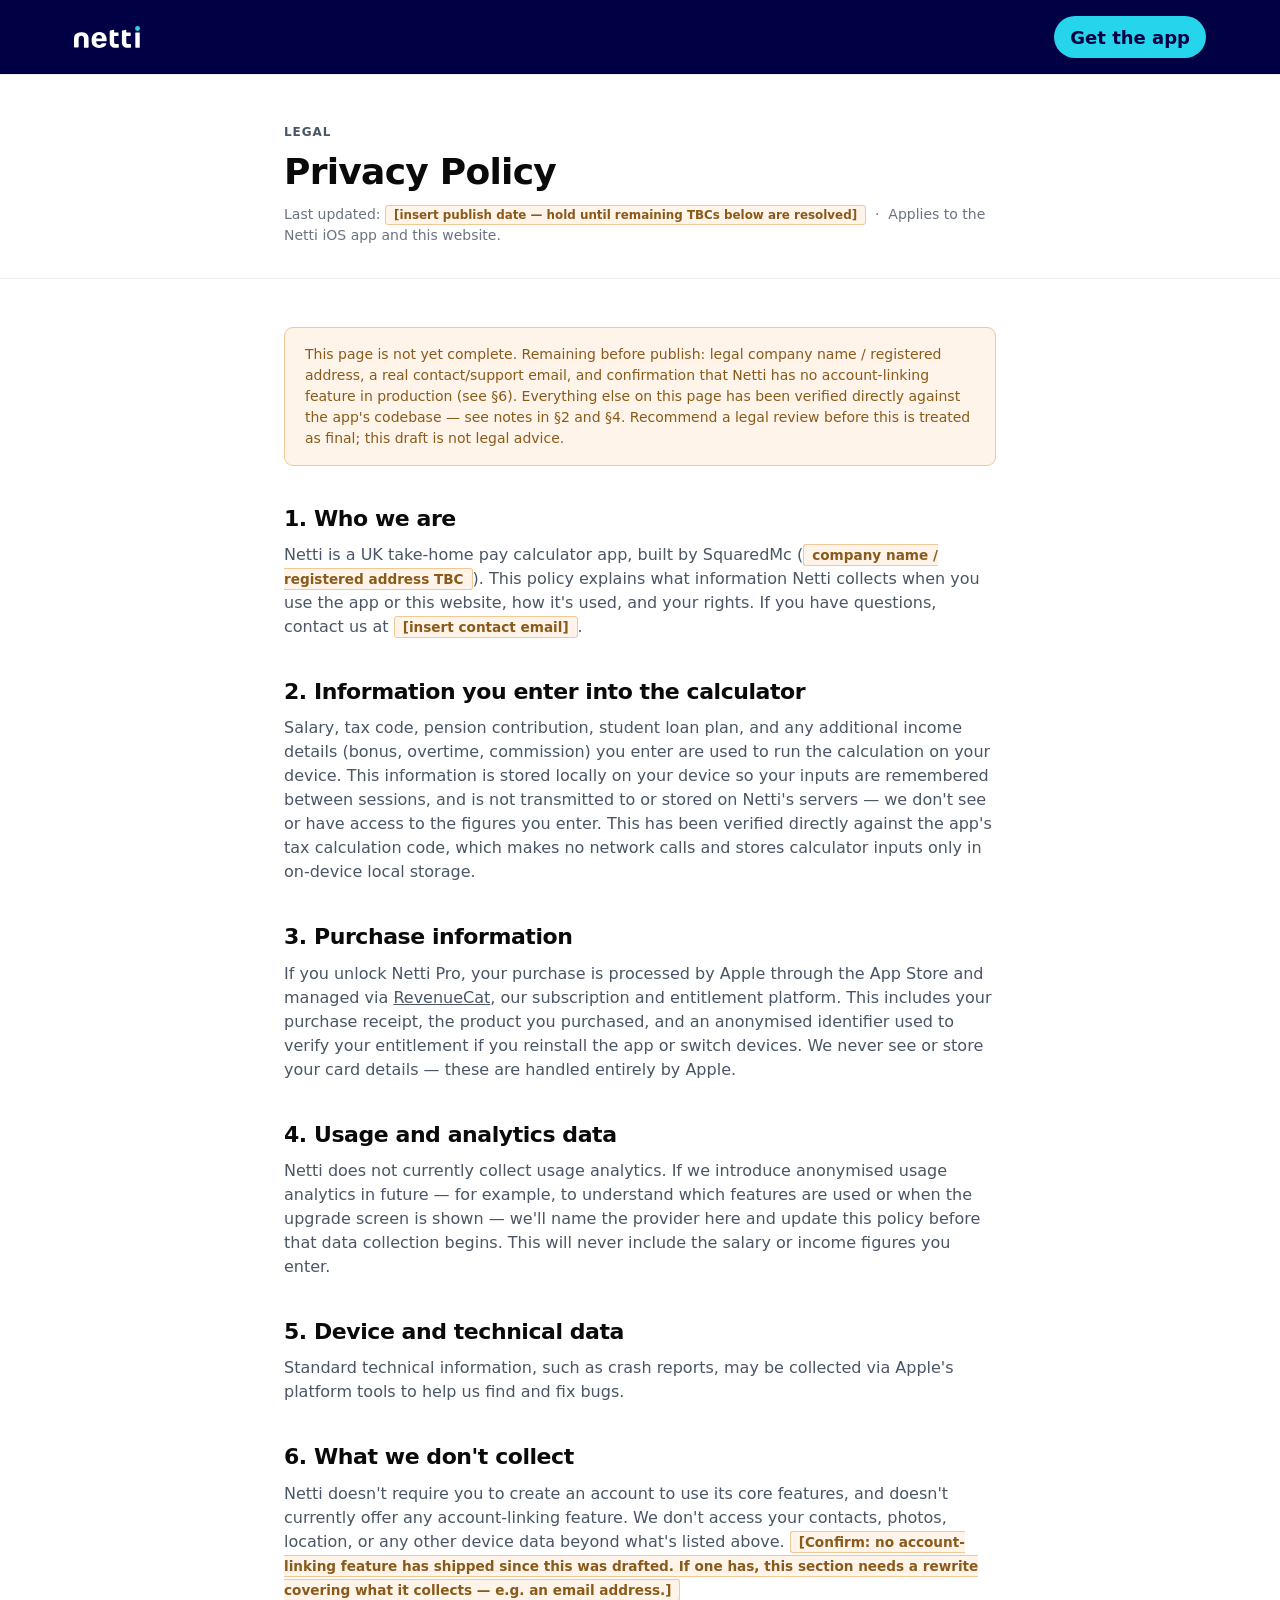
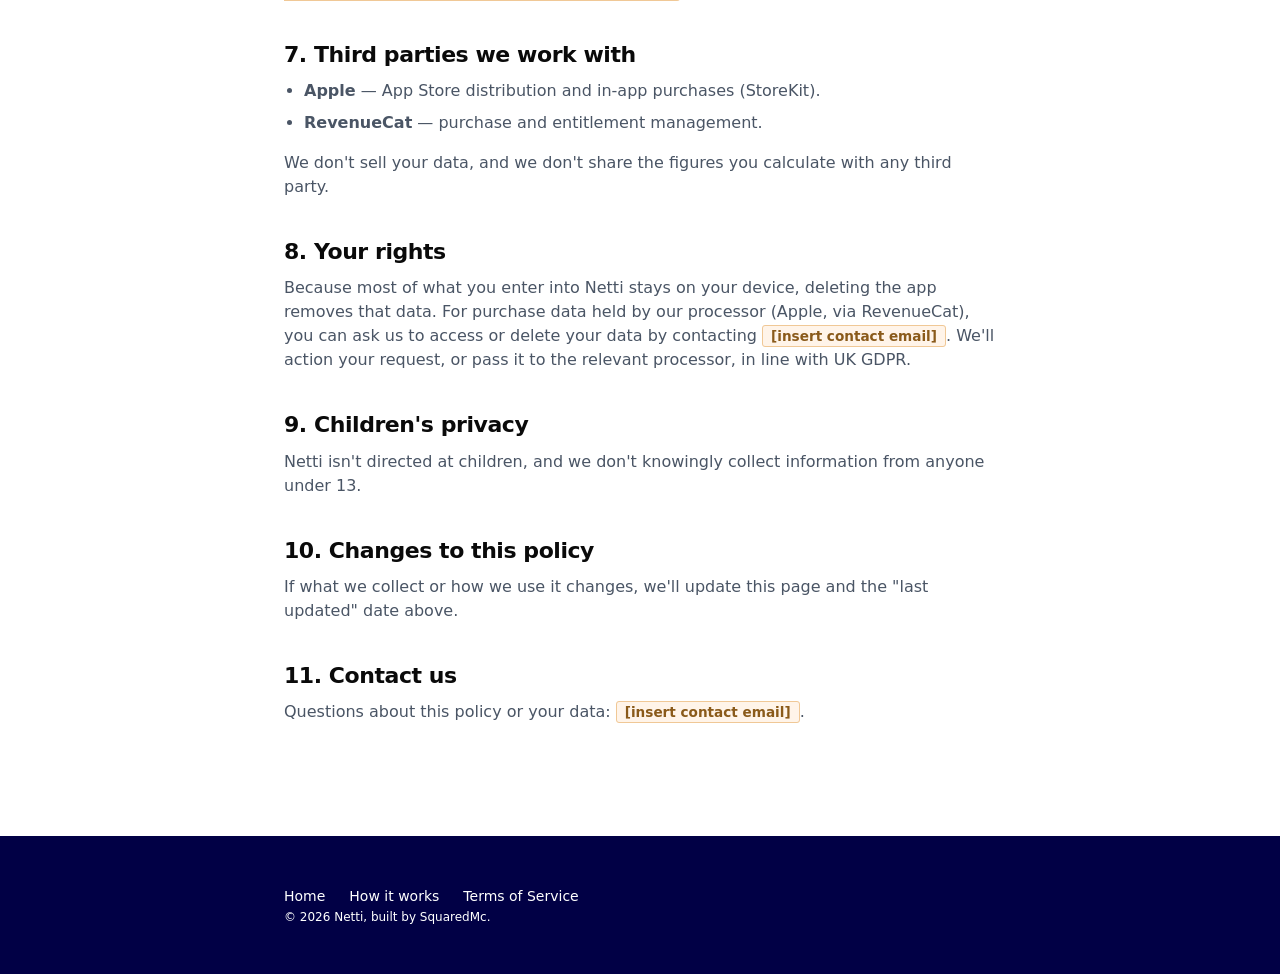
==== privacy.html @ 6b762ba4 "Wire up netti-app.com as the site's custom domain Adds the CNAME file GitHub Pages needs to serve th" ====
<!DOCTYPE html>
<html lang="en">
<head>
<meta charset="UTF-8">
<meta name="viewport" content="width=device-width, initial-scale=1.0">
<title>Privacy Policy — Netti</title>
<meta name="description" content="Netti's privacy policy — what data the Netti take-home pay calculator app collects, how it's used, and your rights.">
<link rel="canonical" href="https://netti-app.com/privacy.html">
<!-- This is the URL to paste into App Store Connect's Privacy Policy field. -->
<link rel="icon" type="image/svg+xml" href="assets/icons/favicon.svg">
<link rel="stylesheet" href="css/tokens.css">
<link rel="stylesheet" href="css/styles.css">
</head>
<body>

<header>
  <div class="wrap nav">
    <a class="logo" href="index.html" aria-label="Netti home">
      <img src="assets/icons/logo-white.svg" alt="Netti" width="72" height="24">
    </a>
    <a class="btn btn-lg btn-primary" href="index.html#download">Get the app</a>
  </div>
</header>

<main>
  <div class="legal-header">
    <div class="legal-wrap">
      <span class="eyebrow eyebrow--on-light">Legal</span>
      <h1>Privacy Policy</h1>
      <p class="meta">Last updated: <span class="todo">[insert publish date — hold until remaining TBCs below are resolved]</span> &nbsp;·&nbsp; Applies to the Netti iOS app and this website.</p>
    </div>
  </div>

  <div class="legal-body">
    <div class="legal-wrap">

      <div class="todo-banner">
        This page is not yet complete. Remaining before publish: legal company name / registered
        address, a real contact/support email, and confirmation that Netti has no account-linking
        feature in production (see §6). Everything else on this page has been verified directly
        against the app's codebase — see notes in §2 and §4. Recommend a legal review before this
        is treated as final; this draft is not legal advice.
      </div>

      <h2>1. Who we are</h2>
      <p>
        Netti is a UK take-home pay calculator app, built by SquaredMc (<span class="todo">company name / registered address TBC</span>).
        This policy explains what information Netti collects when you use the app or this website, how it's used, and
        your rights. If you have questions, contact us at <span class="todo">[insert contact email]</span>.
      </p>

      <h2>2. Information you enter into the calculator</h2>
      <p>
        Salary, tax code, pension contribution, student loan plan, and any additional income details (bonus, overtime,
        commission) you enter are used to run the calculation on your device. This information is stored locally on
        your device so your inputs are remembered between sessions, and is not transmitted to or stored on Netti's
        servers — we don't see or have access to the figures you enter. This has been verified directly against the
        app's tax calculation code, which makes no network calls and stores calculator inputs only in on-device local
        storage.
      </p>

      <h2>3. Purchase information</h2>
      <p>
        If you unlock Netti Pro, your purchase is processed by Apple through the App Store and managed via
        <a href="https://www.revenuecat.com" target="_blank" rel="noopener">RevenueCat</a>, our subscription and
        entitlement platform. This includes your purchase receipt, the product you purchased, and an anonymised
        identifier used to verify your entitlement if you reinstall the app or switch devices. We never see or store
        your card details — these are handled entirely by Apple.
      </p>

      <h2>4. Usage and analytics data</h2>
      <p>
        Netti does not currently collect usage analytics. If we introduce anonymised usage analytics in future — for
        example, to understand which features are used or when the upgrade screen is shown — we'll name the provider
        here and update this policy before that data collection begins. This will never include the salary or income
        figures you enter.
      </p>

      <h2>5. Device and technical data</h2>
      <p>
        Standard technical information, such as crash reports, may be collected via Apple's platform tools to help us
        find and fix bugs.
      </p>

      <h2>6. What we don't collect</h2>
      <p>
        Netti doesn't require you to create an account to use its core features, and doesn't currently offer any
        account-linking feature. We don't access your contacts, photos, location, or any other device data beyond
        what's listed above.
        <span class="todo">[Confirm: no account-linking feature has shipped since this was drafted. If one has, this section needs a rewrite covering what it collects — e.g. an email address.]</span>
      </p>

      <h2>7. Third parties we work with</h2>
      <ul>
        <li><strong>Apple</strong> — App Store distribution and in-app purchases (StoreKit).</li>
        <li><strong>RevenueCat</strong> — purchase and entitlement management.</li>
      </ul>
      <p>We don't sell your data, and we don't share the figures you calculate with any third party.</p>

      <h2>8. Your rights</h2>
      <p>
        Because most of what you enter into Netti stays on your device, deleting the app removes that data. For
        purchase data held by our processor (Apple, via RevenueCat), you can ask us to access or delete your data by
        contacting <span class="todo">[insert contact email]</span>. We'll action your request, or pass it to the
        relevant processor, in line with UK GDPR.
      </p>

      <h2>9. Children's privacy</h2>
      <p>Netti isn't directed at children, and we don't knowingly collect information from anyone under 13.</p>

      <h2>10. Changes to this policy</h2>
      <p>
        If what we collect or how we use it changes, we'll update this page and the "last updated" date above.
      </p>

      <h2 id="contact-us">11. Contact us</h2>
      <p>
        Questions about this policy or your data: <span class="todo">[insert contact email]</span>.
      </p>

    </div>
  </div>
</main>

<footer>
  <div class="legal-wrap">
    <ul class="footer-links">
      <li><a href="index.html">Home</a></li>
      <li><a href="index.html#how-it-works">How it works</a></li>
      <li><a href="#" title="Coming soon">Terms of Service</a></li>
    </ul>
    <p class="footer-bottom">© 2026 Netti, built by SquaredMc.</p>
  </div>
</footer>

</body>
</html>
---- css/tokens.css ----
/**
 * Netti design tokens — ported from @netti/design-system (github.com/SquaredMc/netti-design-system),
 * which is itself generated from the Netti Figma file. Do not hand-edit values here;
 * update the source design system and re-copy instead.
 */
:root {
  --netti-color-navy-600: #07205e;
  --netti-color-navy-700: #0e1868;
  --netti-color-navy-800: #010045;
  --netti-color-navy-900: #00021b;
  --netti-color-cyan-200: #a8eff7;
  --netti-color-cyan-400: #26d4eb;
  --netti-color-blue-800: #01236e;
  --netti-color-green-100: #dcfce7;
  --netti-color-green-500: #00a63e;
  --netti-color-red-100: #fee2e2;
  --netti-color-red-600: #e1000a;
  --netti-color-grey-50: #f3f4f6;
  --netti-color-grey-100: #e5e7eb;
  --netti-color-grey-200: #eeeeee;
  --netti-color-grey-500: #6b7280;
  --netti-color-grey-700: #4a5565;
  --netti-color-grey-950: #0a0a0a;
  --netti-color-white: #ffffff;

  --netti-color-background-screen: #00021b;
  --netti-color-background-card: #010045;
  --netti-color-background-card-subtle: #0e1868;
  --netti-color-background-card-border: #07205e;
  --netti-color-background-surface: #ffffff;
  --netti-color-background-surface-raised: #f3f4f6;

  --netti-color-text-primary: #0a0a0a;
  --netti-color-text-secondary: #4a5565;
  --netti-color-text-muted: #6b7280;
  --netti-color-text-inverse: #ffffff;
  --netti-color-text-positive: #00a63e;
  --netti-color-text-negative: #e1000a;
  --netti-color-text-brand: #010045;

  --netti-color-action-primary-bg: #26d4eb;
  --netti-color-action-primary-text: #010045;
  --netti-color-action-secondary-border: #26d4eb;
  --netti-color-action-selected-border: #01236e;
  --netti-color-action-selected-bg: #ffffff;

  --netti-color-border-default: #eeeeee;
  --netti-color-border-strong: #e5e7eb;
  --netti-color-border-inverse: #07205e;
  --netti-color-border-focus: #26d4eb;

  --netti-color-status-positive-text: #00a63e;
  --netti-color-status-positive-bg: #dcfce7;
  --netti-color-status-negative-text: #e1000a;
  --netti-color-status-negative-bg: #fee2e2;

  --netti-radius-none: 0px;
  --netti-radius-sm: 3px;
  --netti-radius-md: 6px;
  --netti-radius-lg: 9px;
  --netti-radius-segment: 12px;
  --netti-radius-container: 16px;
  --netti-radius-pill: 24px;
  --netti-radius-sheet: 32px;
  --netti-radius-full: 9999px;

  --netti-space-0: 0px;
  --netti-space-1: 1px;
  --netti-space-2: 2px;
  --netti-space-4: 4px;
  --netti-space-6: 6px;
  --netti-space-8: 8px;
  --netti-space-12: 12px;
  --netti-space-16: 16px;
  --netti-space-20: 20px;
  --netti-space-24: 24px;
  --netti-space-32: 32px;
  --netti-space-40: 40px;
  --netti-space-48: 48px;

  --netti-shadow-card: 0px 1px 2px -1px rgba(0, 0, 0, 0.1), 0px 1px 3px 0px rgba(0, 0, 0, 0.1);
  --netti-shadow-sheet: 0px -8px 8px 0px rgba(0, 0, 0, 0.12);

  --netti-font-family-sans: Inter, system-ui, -apple-system, 'Segoe UI', Roboto, Arial, sans-serif;
  --netti-font-weight-regular: 400;
  --netti-font-weight-medium: 500;
  --netti-font-weight-semibold: 600;
  --netti-font-weight-bold: 700;

  --netti-font-size-h1: 36px;
  --netti-font-size-h2: 28px;
  --netti-font-size-h3: 22px;
  --netti-font-size-lg: 24px;
  --netti-font-size-md-sb: 18px;
  --netti-font-size-md: 16px;
  --netti-font-size-sm: 14px;
  --netti-font-size-caption: 12px;

  --netti-font-line-height-h1: 40px;
  --netti-font-line-height-h2: 36px;
  --netti-font-line-height-h3: 28px;
  --netti-font-line-height-lg: 32px;
  --netti-font-line-height-md-sb: 26px;
  --netti-font-line-height-md: 24px;
  --netti-font-line-height-sm: 24px;
  --netti-font-line-height-caption: 16px;

  /* Marketing-site-only tokens: no equivalent in the app design system (mobile app has
     no hero/section layout components), composed from the core spacing/radius/color scale
     above rather than inventing off-system values. Flagged per PRD §5. */
  --netti-web-maxw: 1180px;
  --netti-web-maxw-legal: 760px;
  --netti-web-section-y: 96px;
  --netti-web-section-y-sm: 56px;
}
---- css/styles.css ----
*,
*::before,
*::after {
  box-sizing: border-box;
}

html {
  scroll-behavior: smooth;
}

body {
  margin: 0;
  font-family: var(--netti-font-family-sans);
  color: var(--netti-color-text-primary);
  background: var(--netti-color-white);
  line-height: 1.5;
  -webkit-font-smoothing: antialiased;
}

a {
  color: inherit;
}

img {
  max-width: 100%;
  display: block;
}

.wrap {
  max-width: var(--netti-web-maxw);
  margin: 0 auto;
  padding: 0 var(--netti-space-24);
}

.legal-wrap {
  max-width: var(--netti-web-maxw-legal);
  margin: 0 auto;
  padding: 0 var(--netti-space-24);
}

.eyebrow {
  text-transform: uppercase;
  letter-spacing: 0.08em;
  font-size: var(--netti-font-size-caption);
  font-weight: var(--netti-font-weight-bold);
  color: var(--netti-color-cyan-400);
  margin: 0 0 var(--netti-space-12);
  display: block;
}

.eyebrow--on-light {
  color: var(--netti-color-text-secondary);
}

h1,
h2,
h3 {
  font-weight: var(--netti-font-weight-bold);
  letter-spacing: -0.02em;
  margin: 0;
  color: var(--netti-color-text-primary);
}

h1 {
  font-size: clamp(2.25rem, 4vw + 1rem, var(--netti-font-size-h1));
  line-height: 1.08;
}

h2 {
  font-size: clamp(1.75rem, 2.5vw + 1rem, var(--netti-font-size-h2));
  line-height: 1.15;
}

h3 {
  font-size: var(--netti-font-size-h3);
  line-height: var(--netti-font-line-height-h3);
}

p {
  margin: 0;
  color: var(--netti-color-text-secondary);
}

.btn {
  display: inline-flex;
  align-items: center;
  justify-content: center;
  gap: var(--netti-space-8);
  height: 34px;
  padding: var(--netti-space-8) var(--netti-space-16);
  border-radius: var(--netti-radius-pill);
  font-weight: var(--netti-font-weight-semibold);
  font-size: var(--netti-font-size-sm);
  text-decoration: none;
  border: none;
  cursor: pointer;
  transition: background-color 0.15s ease, transform 0.15s ease;
}

.btn-lg {
  height: 42px;
  padding: var(--netti-space-12) var(--netti-space-16);
  font-size: var(--netti-font-size-md-sb);
}

.btn-primary {
  background: var(--netti-color-action-primary-bg);
  color: var(--netti-color-action-primary-text);
}

.btn-primary:hover {
  transform: translateY(-1px);
}

.btn-outline {
  background: var(--netti-color-background-surface);
  color: var(--netti-color-text-primary);
  border: 1px solid var(--netti-color-action-secondary-border);
}

.btn-outline:hover {
  transform: translateY(-1px);
}

.btn-on-dark {
  background: var(--netti-color-cyan-400);
  color: var(--netti-color-navy-800);
}

/* Header / nav */
header {
  position: sticky;
  top: 0;
  z-index: 30;
  background: var(--netti-color-background-card);
  border-bottom: 1px solid var(--netti-color-border-default);
}

.nav {
  display: flex;
  align-items: center;
  justify-content: space-between;
  padding-top: var(--netti-space-16);
  padding-bottom: var(--netti-space-16);
  gap: var(--netti-space-16);
}

.logo {
  display: flex;
  align-items: center;
  text-decoration: none;
}

.logo img {
  height: 22px;
  width: auto;
}

.nav-links {
  display: flex;
  align-items: center;
  gap: var(--netti-space-32);
  list-style: none;
  margin: 0;
  padding: 0;
}

.nav-links a {
  text-decoration: none;
  color: var(--netti-color-text-inverse);
  font-size: var(--netti-font-size-sm);
  font-weight: var(--netti-font-weight-medium);
}

.nav-links a:hover {
  color: var(--netti-color-cyan-400);
}

.nav-cta {
  display: flex;
  align-items: center;
  gap: var(--netti-space-16);
}

.nav-toggle {
  display: none;
  background: none;
  border: none;
  width: 44px;
  height: 44px;
  align-items: center;
  justify-content: center;
  cursor: pointer;
}

.nav-toggle span,
.nav-toggle span::before,
.nav-toggle span::after {
  content: '';
  display: block;
  width: 22px;
  height: 2px;
  background: var(--netti-color-white);
  position: relative;
  transition: transform 0.2s ease, opacity 0.2s ease;
}

.nav-toggle span::before {
  position: absolute;
  top: -7px;
}

.nav-toggle span::after {
  position: absolute;
  top: 7px;
}

.mobile-nav {
  display: none;
  border-top: 1px solid var(--netti-color-navy-600);
  padding: var(--netti-space-16) 0 var(--netti-space-24);
}

.mobile-nav.is-open {
  display: block;
}

.mobile-nav ul {
  list-style: none;
  margin: 0 0 var(--netti-space-20);
  padding: 0;
  display: flex;
  flex-direction: column;
  gap: var(--netti-space-16);
}

.mobile-nav a {
  text-decoration: none;
  color: var(--netti-color-text-inverse);
  font-weight: var(--netti-font-weight-medium);
  font-size: var(--netti-font-size-md);
  display: block;
  min-height: 44px;
  display: flex;
  align-items: center;
}

/* Section rhythm */
section {
  padding: var(--netti-web-section-y) 0;
}

.section-head {
  text-align: center;
  max-width: 640px;
  margin: 0 auto var(--netti-space-48);
}

/* Hero */
.hero {
  background: var(--netti-color-background-surface-raised);
}

.hero .wrap {
  display: grid;
  grid-template-columns: 1.05fr 0.95fr;
  gap: var(--netti-space-48);
  align-items: center;
}

.hero-copy h1 {
  margin-bottom: var(--netti-space-20);
}

.hero-sub {
  font-size: var(--netti-font-size-md-sb);
  line-height: var(--netti-font-line-height-md-sb);
  color: var(--netti-color-text-secondary);
  margin-bottom: var(--netti-space-32);
  max-width: 46ch;
}

.hero-ctas {
  display: flex;
  align-items: center;
  gap: var(--netti-space-20);
  flex-wrap: wrap;
  margin-bottom: var(--netti-space-24);
}

.app-store-badge img {
  height: 48px;
  width: auto;
  border-radius: var(--netti-radius-md);
}

.hero-support {
  font-size: var(--netti-font-size-sm);
  color: var(--netti-color-text-muted);
  max-width: 40ch;
}

.hero-visual {
  display: flex;
  justify-content: center;
}

.phone-frame {
  width: min(320px, 80vw);
  border-radius: 40px;
  overflow: hidden;
  box-shadow: var(--netti-shadow-card), 0 30px 60px -20px rgba(1, 0, 69, 0.35);
  border: 1px solid var(--netti-color-border-default);
}

.phone-frame img {
  width: 100%;
  height: auto;
  display: block;
}

/* Value props */
.card-grid {
  display: grid;
  grid-template-columns: repeat(3, 1fr);
  gap: var(--netti-space-24);
}

.value-card {
  background: var(--netti-color-background-surface-raised);
  border: 1px solid var(--netti-color-border-default);
  border-radius: var(--netti-card-border-radius, 12px);
  padding: var(--netti-space-32) var(--netti-space-24);
}

.value-card .icon {
  width: 44px;
  height: 44px;
  border-radius: var(--netti-radius-lg);
  background: var(--netti-color-navy-800);
  color: var(--netti-color-cyan-400);
  display: flex;
  align-items: center;
  justify-content: center;
  margin-bottom: var(--netti-space-20);
}

.value-card h3 {
  margin-bottom: var(--netti-space-8);
}

.value-card p {
  font-size: var(--netti-font-size-sm);
}

/* How it works */
.steps-grid {
  display: grid;
  grid-template-columns: repeat(3, 1fr);
  gap: var(--netti-space-24);
}

.step-card {
  text-align: left;
}

.step-shot {
  border-radius: var(--netti-radius-lg);
  overflow: hidden;
  border: 1px solid var(--netti-color-border-default);
  margin-bottom: var(--netti-space-20);
  background: var(--netti-color-background-surface-raised);
}

.step-number {
  display: inline-flex;
  align-items: center;
  justify-content: center;
  width: 28px;
  height: 28px;
  border-radius: var(--netti-radius-full);
  background: var(--netti-color-navy-800);
  color: var(--netti-color-white);
  font-size: var(--netti-font-size-caption);
  font-weight: var(--netti-font-weight-bold);
  margin-bottom: var(--netti-space-12);
}

.step-card p {
  font-size: var(--netti-font-size-sm);
}

/* Worked example */
.case-study {
  background: var(--netti-color-background-surface-raised);
}

.case-study .wrap {
  display: grid;
  grid-template-columns: 1.1fr 0.9fr;
  gap: var(--netti-space-48);
  align-items: start;
}

.case-study-copy p {
  margin-bottom: var(--netti-space-16);
}

.case-study-copy .btn {
  margin-top: var(--netti-space-8);
}

.breakdown-table {
  background: var(--netti-color-white);
  border: 1px solid var(--netti-color-border-default);
  border-radius: var(--netti-card-border-radius, 12px);
  padding: var(--netti-space-24);
  box-shadow: var(--netti-shadow-card);
}

.breakdown-table table {
  width: 100%;
  border-collapse: collapse;
}

.breakdown-table caption {
  text-align: left;
  font-size: var(--netti-font-size-sm);
  font-weight: var(--netti-font-weight-semibold);
  color: var(--netti-color-text-muted);
  margin-bottom: var(--netti-space-16);
  text-transform: uppercase;
  letter-spacing: 0.06em;
}

.breakdown-table th,
.breakdown-table td {
  text-align: left;
  padding: var(--netti-space-12) 0;
  border-bottom: 1px solid var(--netti-color-border-default);
  font-size: var(--netti-font-size-md);
}

.breakdown-table td:last-child,
.breakdown-table th:last-child {
  text-align: right;
  font-variant-numeric: tabular-nums;
}

.breakdown-table tr.negative td:last-child {
  color: var(--netti-color-text-negative);
}

.breakdown-table tr.total td {
  border-bottom: none;
  font-weight: var(--netti-font-weight-bold);
  font-size: var(--netti-font-size-lg);
  padding-top: var(--netti-space-16);
}

.breakdown-table tr.total td:last-child {
  color: var(--netti-color-text-positive);
}

.disclaimer {
  font-size: var(--netti-font-size-caption);
  color: var(--netti-color-text-muted);
  margin-top: var(--netti-space-20);
}

/* Pro teaser */
.pro-panel {
  background: var(--netti-color-navy-900);
  color: var(--netti-color-white);
}

.pro-panel .wrap {
  display: grid;
  grid-template-columns: 1fr 1fr;
  gap: var(--netti-space-48);
  align-items: center;
}

.pro-panel h2 {
  color: var(--netti-color-white);
}

.pro-panel .body-copy {
  color: var(--netti-color-text-inverse);
  margin: var(--netti-space-16) 0 var(--netti-space-24);
  max-width: 46ch;
}

.pro-features {
  list-style: none;
  margin: 0;
  padding: 0;
  display: flex;
  flex-direction: column;
  gap: var(--netti-space-16);
}

.pro-features li {
  display: flex;
  align-items: flex-start;
  gap: var(--netti-space-12);
  font-size: var(--netti-font-size-md);
  color: var(--netti-color-text-inverse);
}

.pro-features .check {
  flex: none;
  width: 22px;
  height: 22px;
  border-radius: var(--netti-radius-full);
  background: var(--netti-color-cyan-400);
  color: var(--netti-color-navy-800);
  display: flex;
  align-items: center;
  justify-content: center;
  font-size: 12px;
  font-weight: var(--netti-font-weight-bold);
  margin-top: 2px;
}

/* Download CTA */
.download-cta {
  text-align: center;
}

.download-cta .wrap {
  max-width: 560px;
}

.download-cta p {
  margin: var(--netti-space-16) 0 var(--netti-space-32);
}

.download-cta .hero-ctas {
  justify-content: center;
}

/* SquaredMc strip */
.squaredmc-strip {
  padding: var(--netti-space-32) 0;
  text-align: center;
}

.squaredmc-strip p {
  font-size: var(--netti-font-size-sm);
  color: var(--netti-color-text-muted);
}

.squaredmc-strip a {
  color: var(--netti-color-navy-800);
  font-weight: var(--netti-font-weight-semibold);
  text-decoration: none;
}

.squaredmc-strip a:hover {
  text-decoration: underline;
}

/* Footer */
footer {
  background: var(--netti-color-background-card);
  padding: var(--netti-space-48) 0;
}

.footer-top {
  display: flex;
  justify-content: space-between;
  align-items: flex-start;
  gap: var(--netti-space-24);
  flex-wrap: wrap;
  margin-bottom: var(--netti-space-24);
}

.footer-links {
  display: flex;
  gap: var(--netti-space-24);
  list-style: none;
  padding: 0;
  margin: 0;
  flex-wrap: wrap;
}

.footer-links a {
  text-decoration: none;
  color: var(--netti-color-text-inverse);
  font-size: var(--netti-font-size-sm);
}

.footer-links a:hover {
  color: var(--netti-color-cyan-400);
}

.footer-divider {
  border: none;
  border-top: 1px solid var(--netti-color-grey-700);
  margin: 0 0 var(--netti-space-24);
}

.footer-bottom {
  font-size: var(--netti-font-size-caption);
  color: var(--netti-color-text-inverse);
}

/* Legal page (privacy policy) */
.legal-header {
  padding: var(--netti-space-48) 0 var(--netti-space-32);
  border-bottom: 1px solid var(--netti-color-border-default);
}

.legal-header .meta {
  color: var(--netti-color-text-muted);
  font-size: var(--netti-font-size-sm);
  margin-top: var(--netti-space-12);
}

.legal-body {
  padding: var(--netti-space-48) 0 var(--netti-web-section-y);
}

.legal-body h2 {
  font-size: var(--netti-font-size-h3);
  margin: var(--netti-space-40) 0 var(--netti-space-12);
}

.legal-body h2:first-child {
  margin-top: 0;
}

.legal-body p {
  margin: 0 0 var(--netti-space-16);
}

.legal-body ul {
  margin: 0 0 var(--netti-space-16);
  padding-left: 20px;
  color: var(--netti-color-text-secondary);
}

.legal-body li {
  margin-bottom: var(--netti-space-8);
}

.todo {
  background: #fff4e9;
  border: 1px solid #f0c896;
  color: #8a5a1a;
  padding: 2px 8px;
  border-radius: var(--netti-radius-sm);
  font-size: 0.85em;
  font-weight: var(--netti-font-weight-semibold);
}

.todo-banner {
  background: #fff4e9;
  border: 1px solid #f0c896;
  border-radius: var(--netti-radius-lg);
  padding: var(--netti-space-16) var(--netti-space-20);
  margin-bottom: var(--netti-space-32);
  font-size: var(--netti-font-size-sm);
  color: #8a5a1a;
}

/* Responsive */
@media (max-width: 900px) {
  .hero .wrap {
    grid-template-columns: 1fr;
  }

  .hero-visual {
    order: -1;
    margin-bottom: var(--netti-space-24);
  }

  .card-grid,
  .steps-grid {
    grid-template-columns: repeat(2, 1fr);
  }

  .case-study .wrap {
    grid-template-columns: 1fr;
  }

  .pro-panel .wrap {
    grid-template-columns: 1fr;
  }

  .pro-panel .hero-visual-wrap {
    order: -1;
  }
}

@media (max-width: 640px) {
  :root {
    --netti-web-section-y: var(--netti-web-section-y-sm);
  }

  .nav-links,
  .nav-cta .btn {
    display: none;
  }

  .nav-toggle {
    display: flex;
  }

  .card-grid,
  .steps-grid {
    grid-template-columns: 1fr;
  }

  .hero-ctas {
    flex-direction: column;
    align-items: stretch;
  }

  .footer-top {
    flex-direction: column;
  }

  section {
    padding: var(--netti-web-section-y-sm) 0;
  }
}
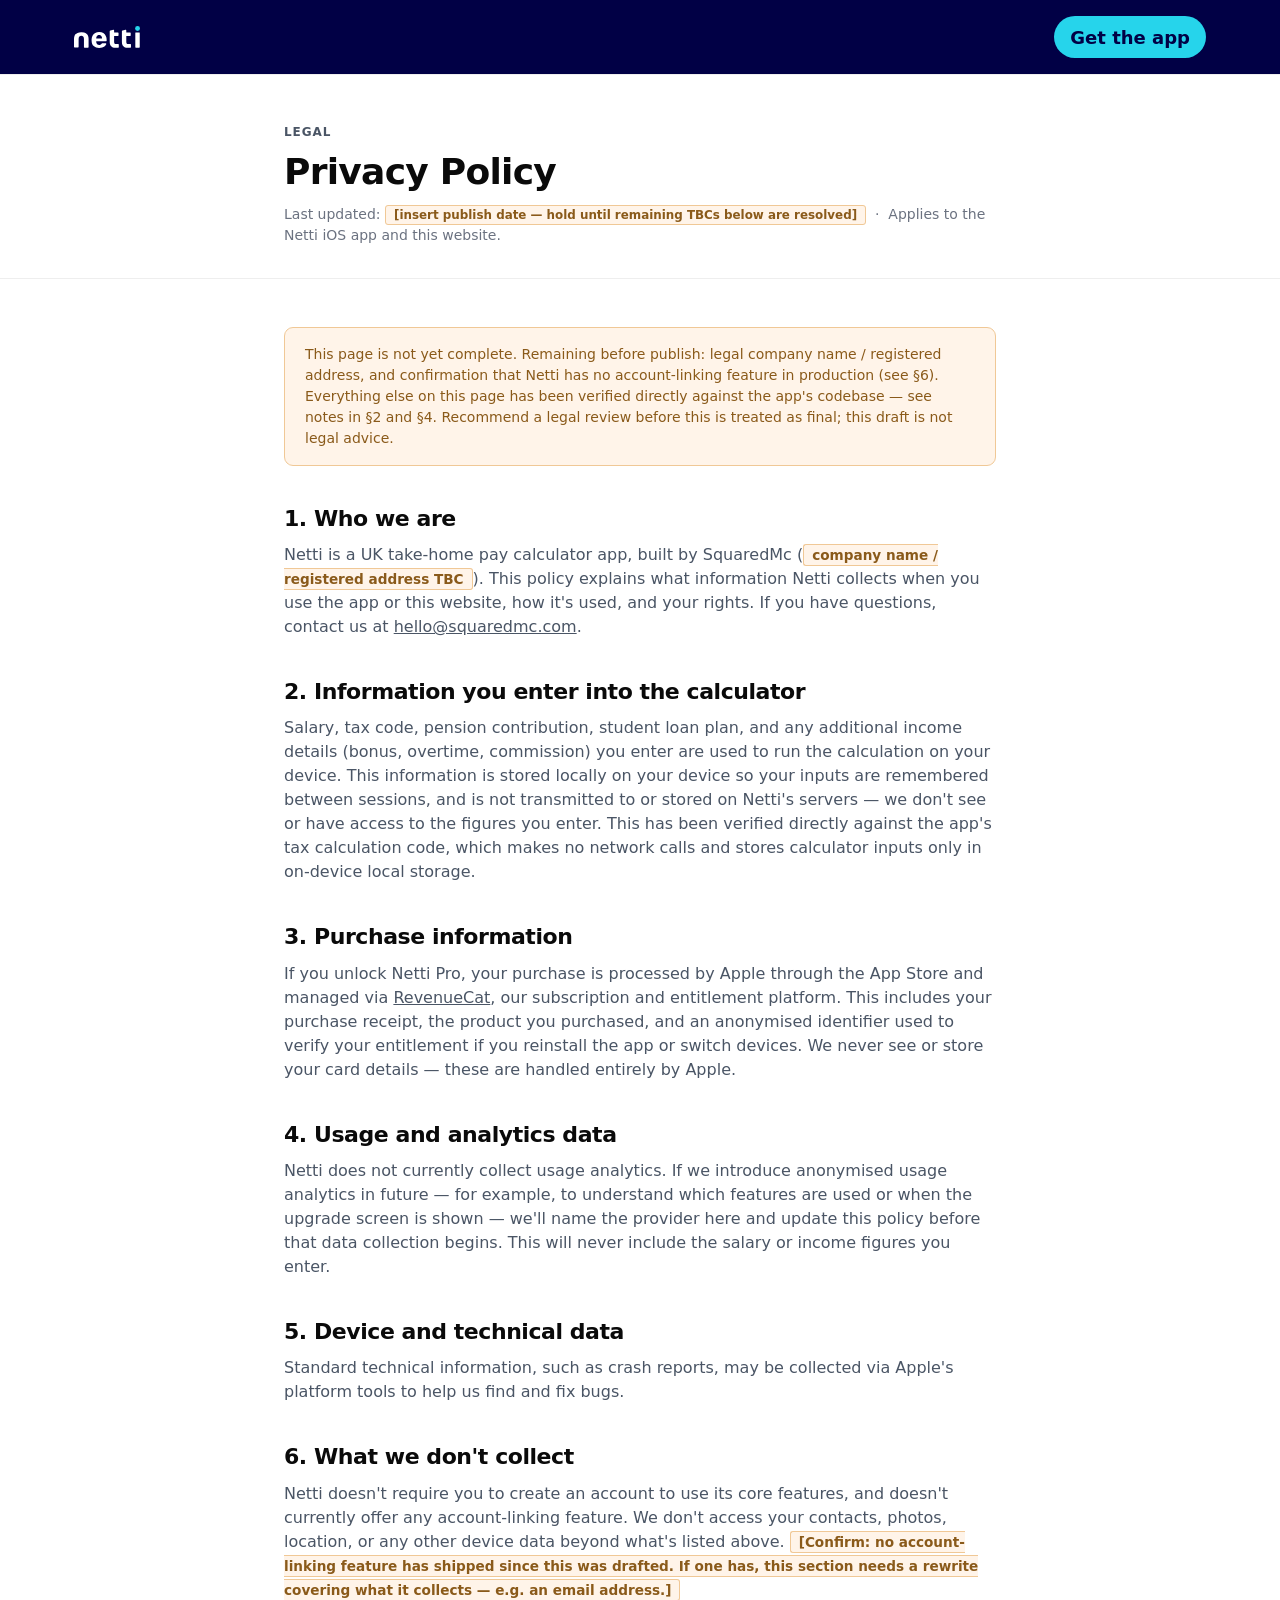
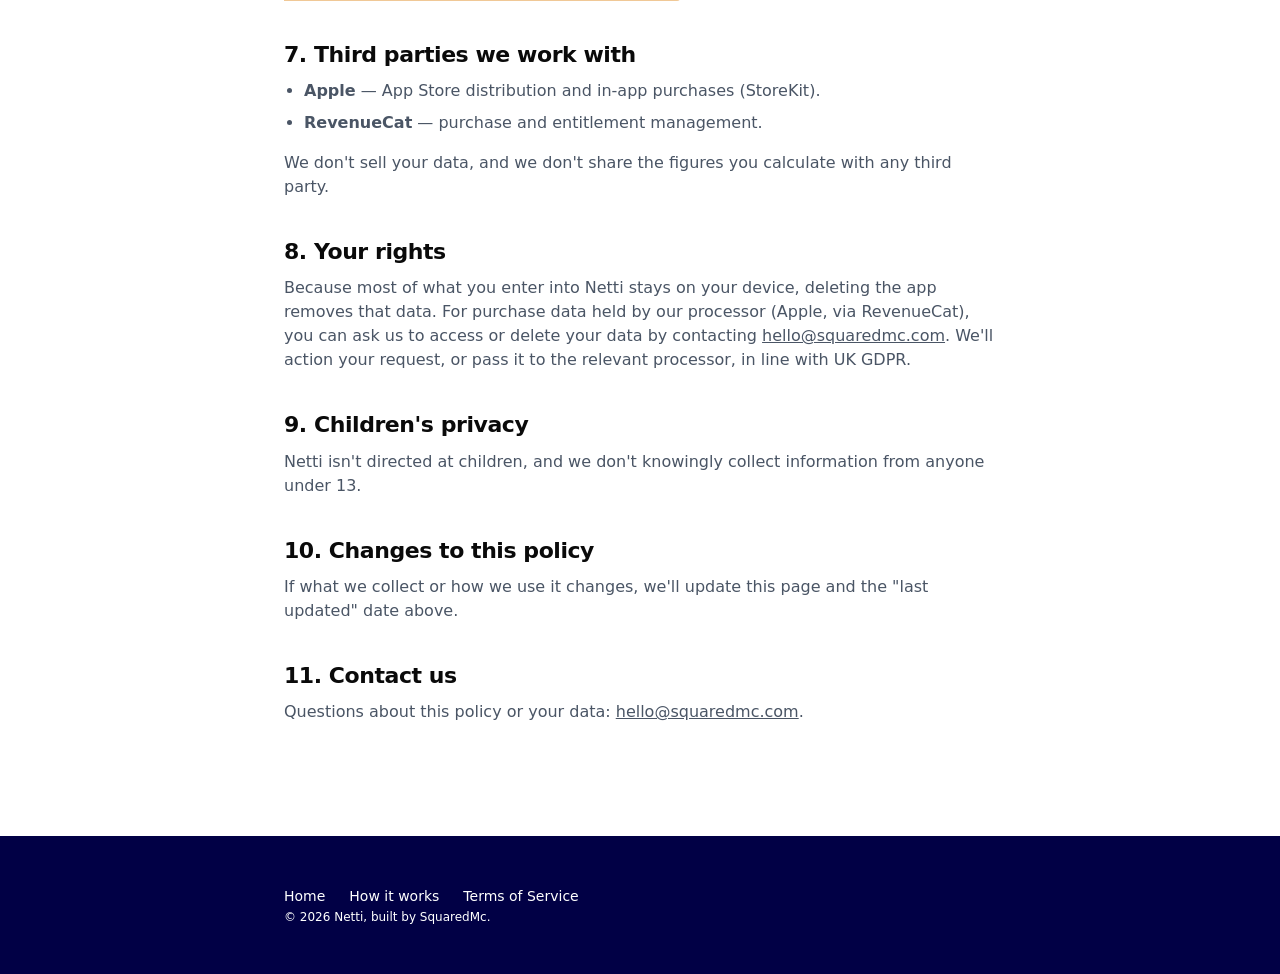
==== commit 0dc8c339: "Fill in contact email: hello@squaredmc.com Replaces all "[insert contact email]" placeholders across" ====
--- a/privacy.html
+++ b/privacy.html
@@ -36,17 +36,17 @@
 
       <div class="todo-banner">
         This page is not yet complete. Remaining before publish: legal company name / registered
-        address, a real contact/support email, and confirmation that Netti has no account-linking
-        feature in production (see §6). Everything else on this page has been verified directly
-        against the app's codebase — see notes in §2 and §4. Recommend a legal review before this
-        is treated as final; this draft is not legal advice.
+        address, and confirmation that Netti has no account-linking feature in production (see
+        §6). Everything else on this page has been verified directly against the app's codebase —
+        see notes in §2 and §4. Recommend a legal review before this is treated as final; this
+        draft is not legal advice.
       </div>
 
       <h2>1. Who we are</h2>
       <p>
         Netti is a UK take-home pay calculator app, built by SquaredMc (<span class="todo">company name / registered address TBC</span>).
         This policy explains what information Netti collects when you use the app or this website, how it's used, and
-        your rights. If you have questions, contact us at <span class="todo">[insert contact email]</span>.
+        your rights. If you have questions, contact us at <a href="mailto:hello@squaredmc.com">hello@squaredmc.com</a>.
       </p>
 
       <h2>2. Information you enter into the calculator</h2>
@@ -101,7 +101,7 @@
       <p>
         Because most of what you enter into Netti stays on your device, deleting the app removes that data. For
         purchase data held by our processor (Apple, via RevenueCat), you can ask us to access or delete your data by
-        contacting <span class="todo">[insert contact email]</span>. We'll action your request, or pass it to the
+        contacting <a href="mailto:hello@squaredmc.com">hello@squaredmc.com</a>. We'll action your request, or pass it to the
         relevant processor, in line with UK GDPR.
       </p>
 
@@ -115,7 +115,7 @@
 
       <h2 id="contact-us">11. Contact us</h2>
       <p>
-        Questions about this policy or your data: <span class="todo">[insert contact email]</span>.
+        Questions about this policy or your data: <a href="mailto:hello@squaredmc.com">hello@squaredmc.com</a>.
       </p>
 
     </div>
--- a/css/styles.css
+++ b/css/styles.css
@@ -23,6 +23,7 @@
 
 img {
   max-width: 100%;
+  height: auto;
   display: block;
 }
 
@@ -468,6 +469,63 @@
   margin-top: var(--netti-space-20);
 }
 
+/* FAQ */
+.faq-list {
+  max-width: 760px;
+  margin: 0 auto;
+  display: flex;
+  flex-direction: column;
+  gap: var(--netti-space-12);
+}
+
+.faq-item {
+  border: 1px solid var(--netti-color-border-default);
+  border-radius: var(--netti-card-border-radius, 12px);
+  padding: var(--netti-space-16) var(--netti-space-20);
+  background: var(--netti-color-white);
+}
+
+.faq-item summary {
+  cursor: pointer;
+  list-style: none;
+  display: flex;
+  align-items: center;
+  justify-content: space-between;
+  gap: var(--netti-space-16);
+  font-weight: var(--netti-font-weight-semibold);
+  font-size: var(--netti-font-size-md);
+  color: var(--netti-color-text-primary);
+  min-height: 44px;
+}
+
+.faq-item summary::-webkit-details-marker {
+  display: none;
+}
+
+.faq-item summary::after {
+  content: '+';
+  flex: none;
+  width: 24px;
+  height: 24px;
+  border-radius: var(--netti-radius-full);
+  background: var(--netti-color-background-surface-raised);
+  color: var(--netti-color-text-primary);
+  display: flex;
+  align-items: center;
+  justify-content: center;
+  font-size: var(--netti-font-size-md);
+  font-weight: var(--netti-font-weight-regular);
+}
+
+.faq-item[open] summary::after {
+  content: '−';
+}
+
+.faq-item p {
+  margin-top: var(--netti-space-12);
+  font-size: var(--netti-font-size-sm);
+}
+
 /* Pro teaser */
 .pro-panel {
   background: var(--netti-color-navy-900);
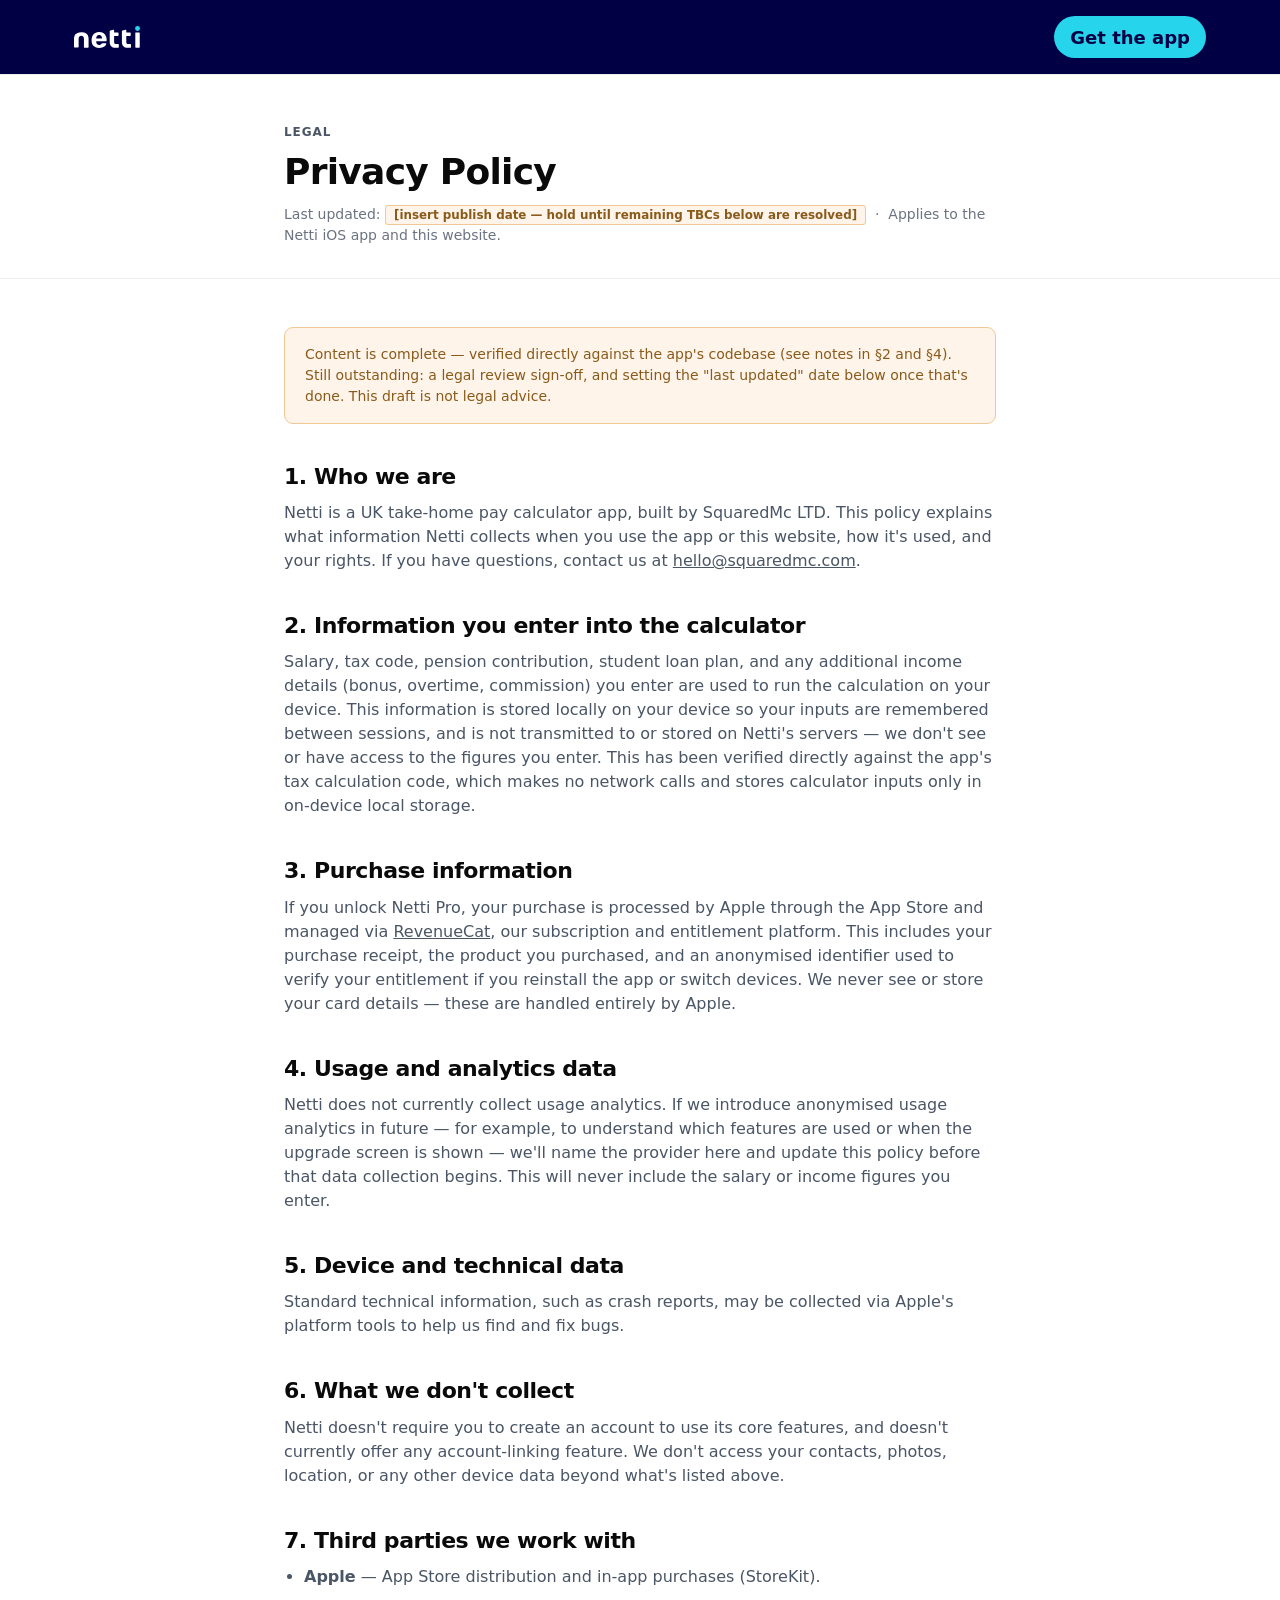
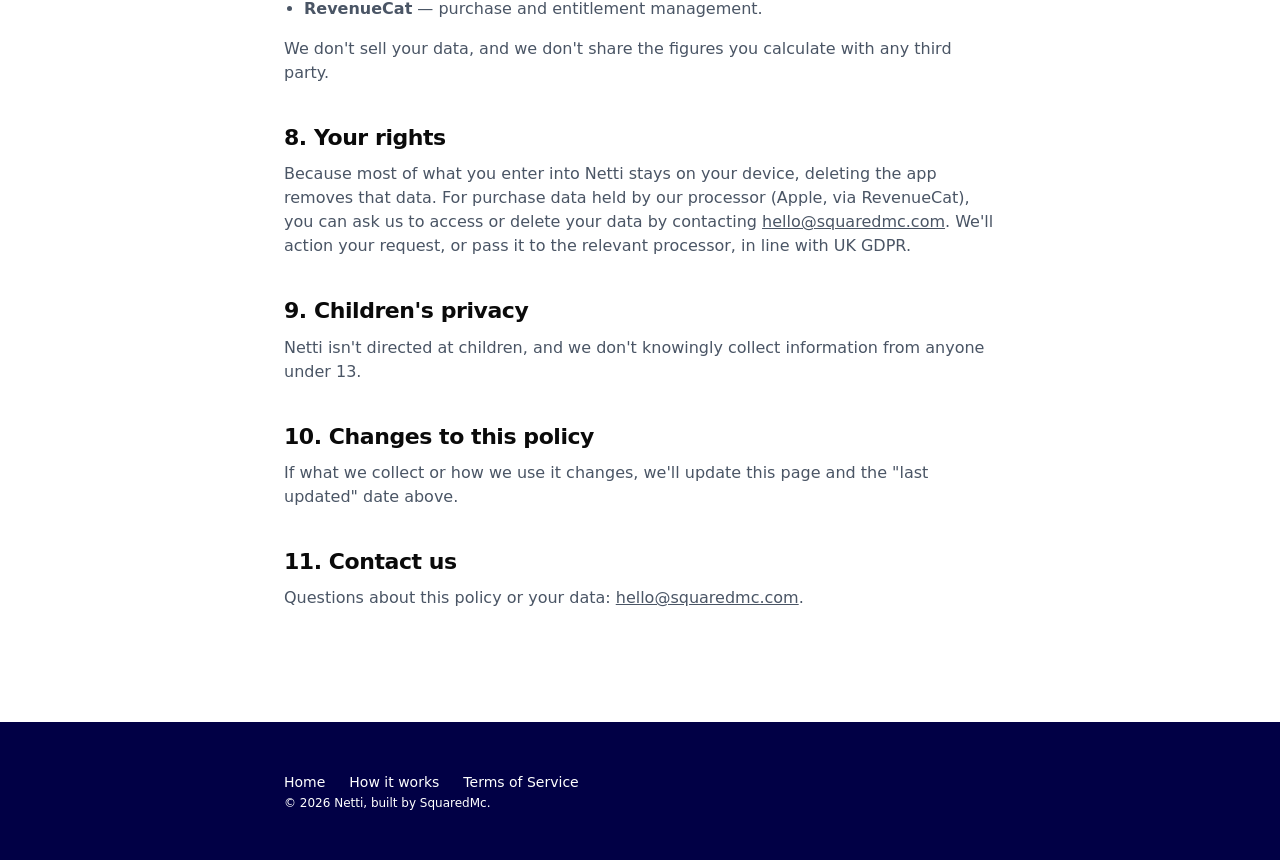
==== commit 0798a202: "Drop company address, confirm no account-linking, update banner Company identified as SquaredMc LTD " ====
--- a/privacy.html
+++ b/privacy.html
@@ -35,16 +35,14 @@
     <div class="legal-wrap">
 
       <div class="todo-banner">
-        This page is not yet complete. Remaining before publish: legal company name / registered
-        address, and confirmation that Netti has no account-linking feature in production (see
-        §6). Everything else on this page has been verified directly against the app's codebase —
-        see notes in §2 and §4. Recommend a legal review before this is treated as final; this
-        draft is not legal advice.
+        Content is complete — verified directly against the app's codebase (see notes in §2 and
+        §4). Still outstanding: a legal review sign-off, and setting the "last updated" date below
+        once that's done. This draft is not legal advice.
       </div>
 
       <h2>1. Who we are</h2>
       <p>
-        Netti is a UK take-home pay calculator app, built by SquaredMc (<span class="todo">company name / registered address TBC</span>).
+        Netti is a UK take-home pay calculator app, built by SquaredMc LTD.
         This policy explains what information Netti collects when you use the app or this website, how it's used, and
         your rights. If you have questions, contact us at <a href="mailto:hello@squaredmc.com">hello@squaredmc.com</a>.
       </p>
@@ -87,7 +85,6 @@
         Netti doesn't require you to create an account to use its core features, and doesn't currently offer any
         account-linking feature. We don't access your contacts, photos, location, or any other device data beyond
         what's listed above.
-        <span class="todo">[Confirm: no account-linking feature has shipped since this was drafted. If one has, this section needs a rewrite covering what it collects — e.g. an email address.]</span>
       </p>
 
       <h2>7. Third parties we work with</h2>
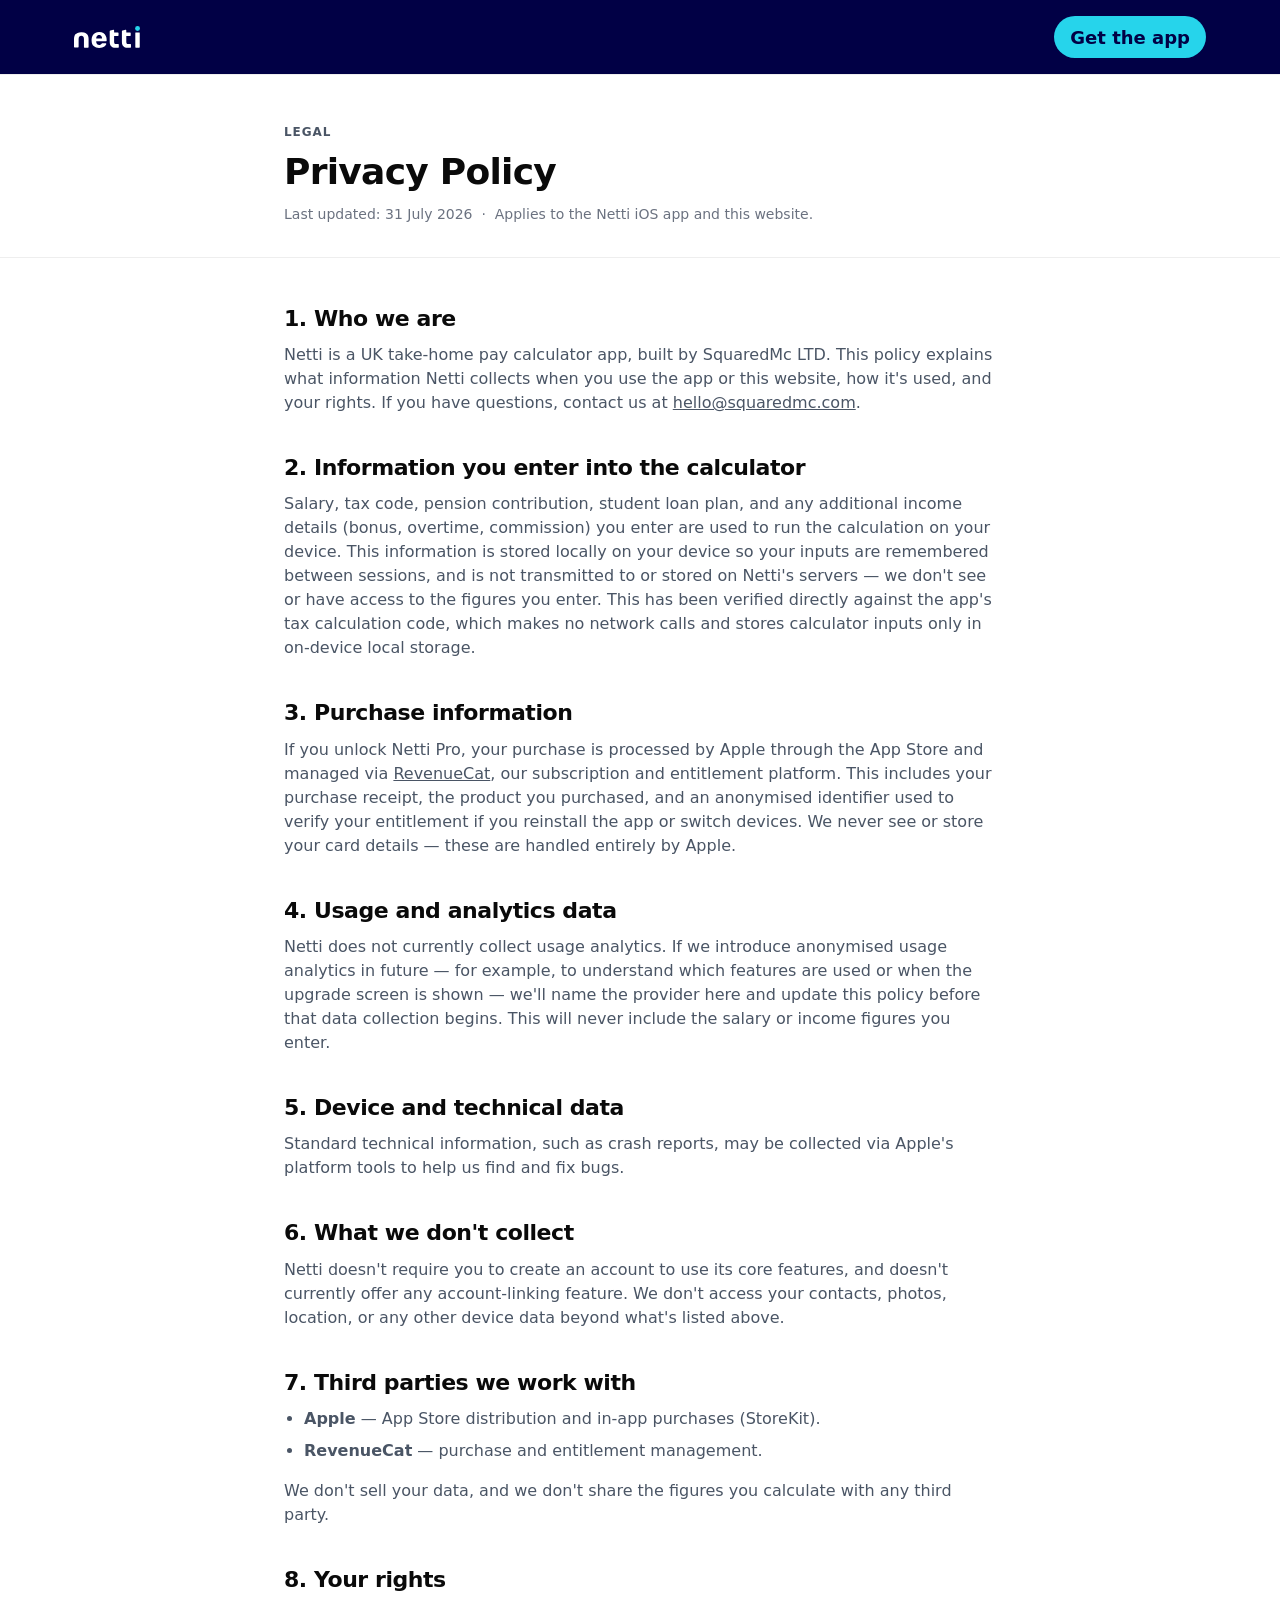
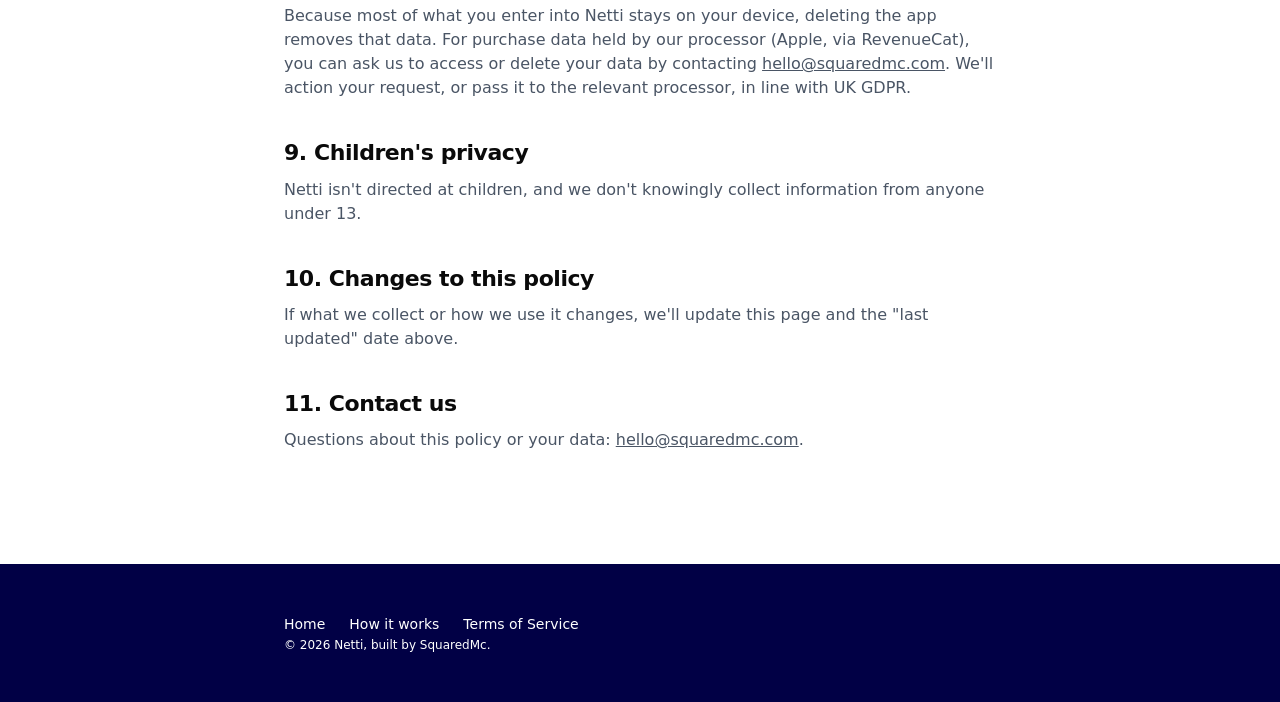
==== commit 560c6f33: "Finalize Privacy Policy: remove draft banner, set publish date Lawrence has decided to treat the pag" ====
--- a/privacy.html
+++ b/privacy.html
@@ -27,18 +27,12 @@
     <div class="legal-wrap">
       <span class="eyebrow eyebrow--on-light">Legal</span>
       <h1>Privacy Policy</h1>
-      <p class="meta">Last updated: <span class="todo">[insert publish date — hold until remaining TBCs below are resolved]</span> &nbsp;·&nbsp; Applies to the Netti iOS app and this website.</p>
+      <p class="meta">Last updated: 31 July 2026 &nbsp;·&nbsp; Applies to the Netti iOS app and this website.</p>
     </div>
   </div>
 
   <div class="legal-body">
     <div class="legal-wrap">
-
-      <div class="todo-banner">
-        Content is complete — verified directly against the app's codebase (see notes in §2 and
-        §4). Still outstanding: a legal review sign-off, and setting the "last updated" date below
-        once that's done. This draft is not legal advice.
-      </div>
 
       <h2>1. Who we are</h2>
       <p>
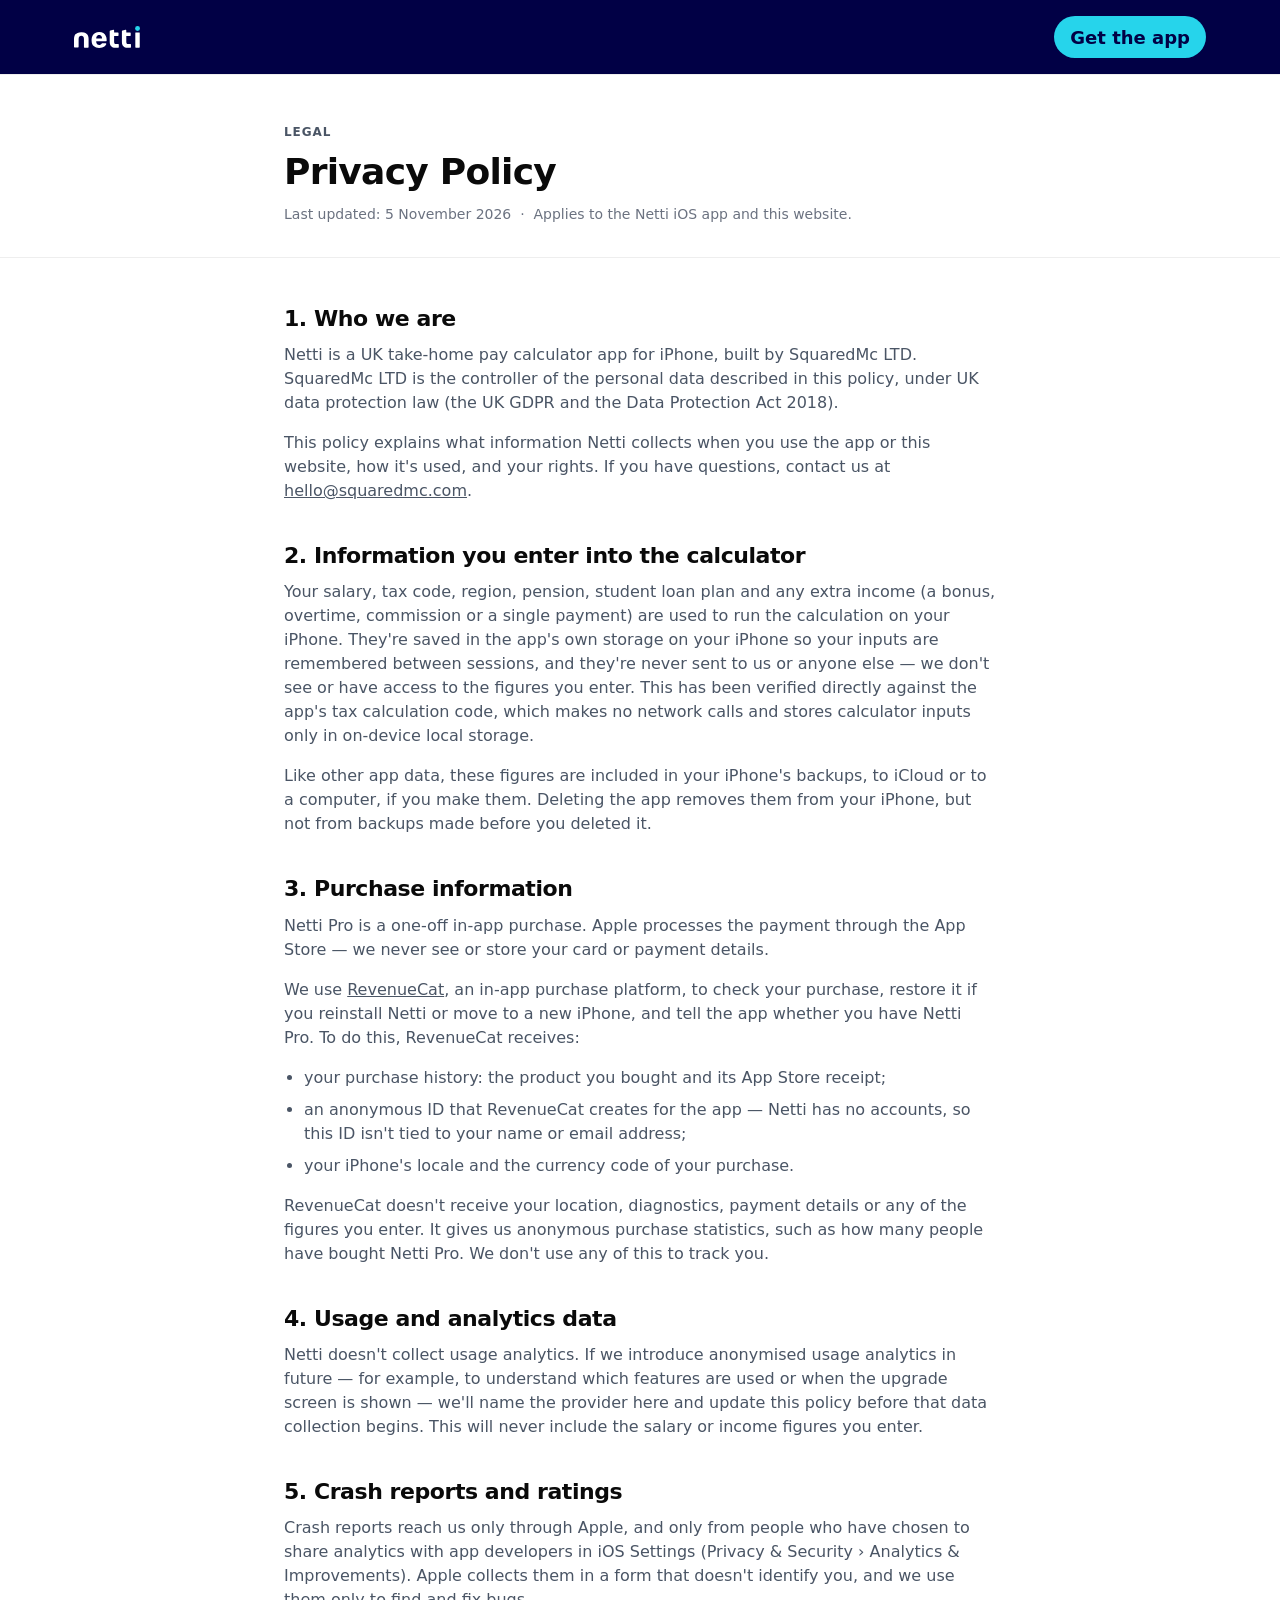
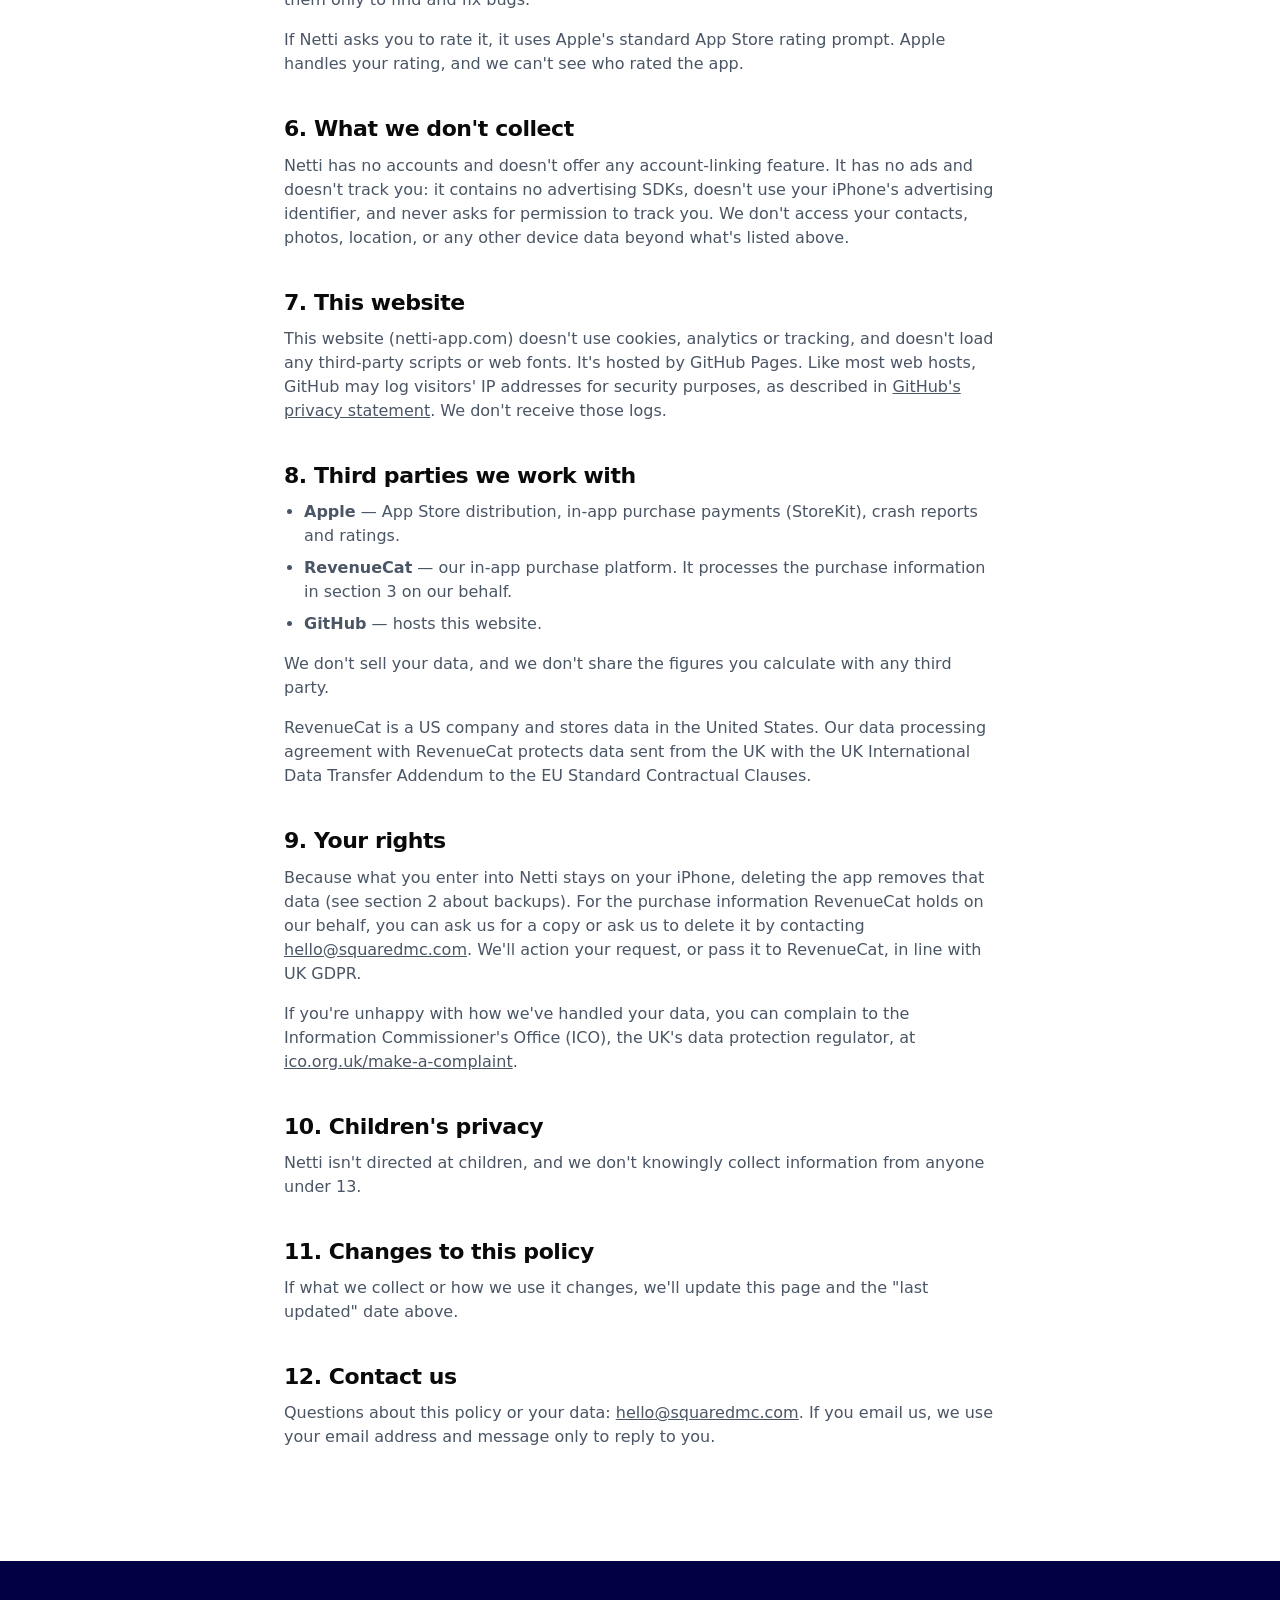
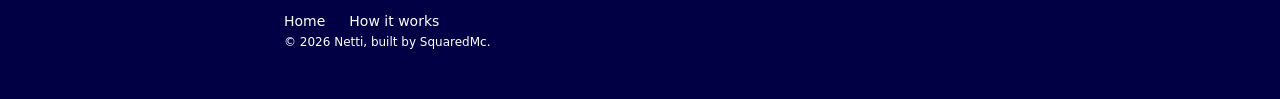
==== commit 677717b8: "Update the Privacy Policy for Netti 3.0 - Purchases: Netti Pro is a one-off purchase. RevenueCat is " ====
--- a/privacy.html
+++ b/privacy.html
@@ -27,7 +27,7 @@
     <div class="legal-wrap">
       <span class="eyebrow eyebrow--on-light">Legal</span>
       <h1>Privacy Policy</h1>
-      <p class="meta">Last updated: 31 July 2026 &nbsp;·&nbsp; Applies to the Netti iOS app and this website.</p>
+      <p class="meta">Last updated: 5 November 2026 &nbsp;·&nbsp; Applies to the Netti iOS app and this website.</p>
     </div>
   </div>
 
@@ -36,77 +36,123 @@
 
       <h2>1. Who we are</h2>
       <p>
-        Netti is a UK take-home pay calculator app, built by SquaredMc LTD.
+        Netti is a UK take-home pay calculator app for iPhone, built by SquaredMc LTD. SquaredMc LTD is the
+        controller of the personal data described in this policy, under UK data protection law (the UK GDPR and the
+        Data Protection Act 2018).
+      </p>
+      <p>
         This policy explains what information Netti collects when you use the app or this website, how it's used, and
         your rights. If you have questions, contact us at <a href="mailto:hello@squaredmc.com">hello@squaredmc.com</a>.
       </p>
 
       <h2>2. Information you enter into the calculator</h2>
       <p>
-        Salary, tax code, pension contribution, student loan plan, and any additional income details (bonus, overtime,
-        commission) you enter are used to run the calculation on your device. This information is stored locally on
-        your device so your inputs are remembered between sessions, and is not transmitted to or stored on Netti's
-        servers — we don't see or have access to the figures you enter. This has been verified directly against the
-        app's tax calculation code, which makes no network calls and stores calculator inputs only in on-device local
-        storage.
+        Your salary, tax code, region, pension, student loan plan and any extra income (a bonus, overtime, commission
+        or a single payment) are used to run the calculation on your iPhone. They're saved in the app's own storage on
+        your iPhone so your inputs are remembered between sessions, and they're never sent to us or anyone else — we
+        don't see or have access to the figures you enter. This has been verified directly against the app's tax
+        calculation code, which makes no network calls and stores calculator inputs only in on-device local storage.
+      </p>
+      <p>
+        Like other app data, these figures are included in your iPhone's backups, to iCloud or to a computer, if you
+        make them. Deleting the app removes them from your iPhone, but not from backups made before you deleted it.
       </p>
 
       <h2>3. Purchase information</h2>
       <p>
-        If you unlock Netti Pro, your purchase is processed by Apple through the App Store and managed via
-        <a href="https://www.revenuecat.com" target="_blank" rel="noopener">RevenueCat</a>, our subscription and
-        entitlement platform. This includes your purchase receipt, the product you purchased, and an anonymised
-        identifier used to verify your entitlement if you reinstall the app or switch devices. We never see or store
-        your card details — these are handled entirely by Apple.
+        Netti Pro is a one-off in-app purchase. Apple processes the payment through the App Store — we never see or
+        store your card or payment details.
+      </p>
+      <p>
+        We use <a href="https://www.revenuecat.com" target="_blank" rel="noopener">RevenueCat</a>, an in-app purchase
+        platform, to check your purchase, restore it if you reinstall Netti or move to a new iPhone, and tell the app
+        whether you have Netti Pro. To do this, RevenueCat receives:
+      </p>
+      <ul>
+        <li>your purchase history: the product you bought and its App Store receipt;</li>
+        <li>an anonymous ID that RevenueCat creates for the app — Netti has no accounts, so this ID isn't tied to your name or email address;</li>
+        <li>your iPhone's locale and the currency code of your purchase.</li>
+      </ul>
+      <p>
+        RevenueCat doesn't receive your location, diagnostics, payment details or any of the figures you enter. It
+        gives us anonymous purchase statistics, such as how many people have bought Netti Pro. We don't use any of
+        this to track you.
       </p>
 
       <h2>4. Usage and analytics data</h2>
       <p>
-        Netti does not currently collect usage analytics. If we introduce anonymised usage analytics in future — for
-        example, to understand which features are used or when the upgrade screen is shown — we'll name the provider
-        here and update this policy before that data collection begins. This will never include the salary or income
-        figures you enter.
+        Netti doesn't collect usage analytics. If we introduce anonymised usage analytics in future — for example, to
+        understand which features are used or when the upgrade screen is shown — we'll name the provider here and
+        update this policy before that data collection begins. This will never include the salary or income figures
+        you enter.
       </p>
 
-      <h2>5. Device and technical data</h2>
+      <h2>5. Crash reports and ratings</h2>
       <p>
-        Standard technical information, such as crash reports, may be collected via Apple's platform tools to help us
-        find and fix bugs.
+        Crash reports reach us only through Apple, and only from people who have chosen to share analytics with app
+        developers in iOS Settings (Privacy &amp; Security › Analytics &amp; Improvements). Apple collects them in a
+        form that doesn't identify you, and we use them only to find and fix bugs.
+      </p>
+      <p>
+        If Netti asks you to rate it, it uses Apple's standard App Store rating prompt. Apple handles your rating, and
+        we can't see who rated the app.
       </p>
 
       <h2>6. What we don't collect</h2>
       <p>
-        Netti doesn't require you to create an account to use its core features, and doesn't currently offer any
-        account-linking feature. We don't access your contacts, photos, location, or any other device data beyond
-        what's listed above.
+        Netti has no accounts and doesn't offer any account-linking feature. It has no ads and doesn't track you: it
+        contains no advertising SDKs, doesn't use your iPhone's advertising identifier, and never asks for permission
+        to track you. We don't access your contacts, photos, location, or any other device data beyond what's listed
+        above.
       </p>
 
-      <h2>7. Third parties we work with</h2>
+      <h2>7. This website</h2>
+      <p>
+        This website (netti-app.com) doesn't use cookies, analytics or tracking, and doesn't load any third-party
+        scripts or web fonts. It's hosted by GitHub Pages. Like most web hosts, GitHub may log visitors' IP addresses
+        for security purposes, as described in
+        <a href="https://docs.github.com/en/site-policy/privacy-policies/github-general-privacy-statement" target="_blank" rel="noopener">GitHub's privacy statement</a>.
+        We don't receive those logs.
+      </p>
+
+      <h2>8. Third parties we work with</h2>
       <ul>
-        <li><strong>Apple</strong> — App Store distribution and in-app purchases (StoreKit).</li>
-        <li><strong>RevenueCat</strong> — purchase and entitlement management.</li>
+        <li><strong>Apple</strong> — App Store distribution, in-app purchase payments (StoreKit), crash reports and ratings.</li>
+        <li><strong>RevenueCat</strong> — our in-app purchase platform. It processes the purchase information in section 3 on our behalf.</li>
+        <li><strong>GitHub</strong> — hosts this website.</li>
       </ul>
       <p>We don't sell your data, and we don't share the figures you calculate with any third party.</p>
-
-      <h2>8. Your rights</h2>
       <p>
-        Because most of what you enter into Netti stays on your device, deleting the app removes that data. For
-        purchase data held by our processor (Apple, via RevenueCat), you can ask us to access or delete your data by
-        contacting <a href="mailto:hello@squaredmc.com">hello@squaredmc.com</a>. We'll action your request, or pass it to the
-        relevant processor, in line with UK GDPR.
+        RevenueCat is a US company and stores data in the United States. Our data processing agreement with
+        RevenueCat protects data sent from the UK with the UK International Data Transfer Addendum to the EU Standard
+        Contractual Clauses.
       </p>
 
-      <h2>9. Children's privacy</h2>
+      <h2>9. Your rights</h2>
+      <p>
+        Because what you enter into Netti stays on your iPhone, deleting the app removes that data (see section 2
+        about backups). For the purchase information RevenueCat holds on our behalf, you can ask us for a copy or ask
+        us to delete it by contacting <a href="mailto:hello@squaredmc.com">hello@squaredmc.com</a>. We'll action your
+        request, or pass it to RevenueCat, in line with UK GDPR.
+      </p>
+      <p>
+        If you're unhappy with how we've handled your data, you can complain to the Information Commissioner's Office
+        (ICO), the UK's data protection regulator, at
+        <a href="https://ico.org.uk/make-a-complaint/" target="_blank" rel="noopener">ico.org.uk/make-a-complaint</a>.
+      </p>
+
+      <h2>10. Children's privacy</h2>
       <p>Netti isn't directed at children, and we don't knowingly collect information from anyone under 13.</p>
 
-      <h2>10. Changes to this policy</h2>
+      <h2>11. Changes to this policy</h2>
       <p>
         If what we collect or how we use it changes, we'll update this page and the "last updated" date above.
       </p>
 
-      <h2 id="contact-us">11. Contact us</h2>
+      <h2 id="contact-us">12. Contact us</h2>
       <p>
         Questions about this policy or your data: <a href="mailto:hello@squaredmc.com">hello@squaredmc.com</a>.
+        If you email us, we use your email address and message only to reply to you.
       </p>
 
     </div>
@@ -118,7 +164,6 @@
     <ul class="footer-links">
       <li><a href="index.html">Home</a></li>
       <li><a href="index.html#how-it-works">How it works</a></li>
-      <li><a href="#" title="Coming soon">Terms of Service</a></li>
     </ul>
     <p class="footer-bottom">© 2026 Netti, built by SquaredMc.</p>
   </div>
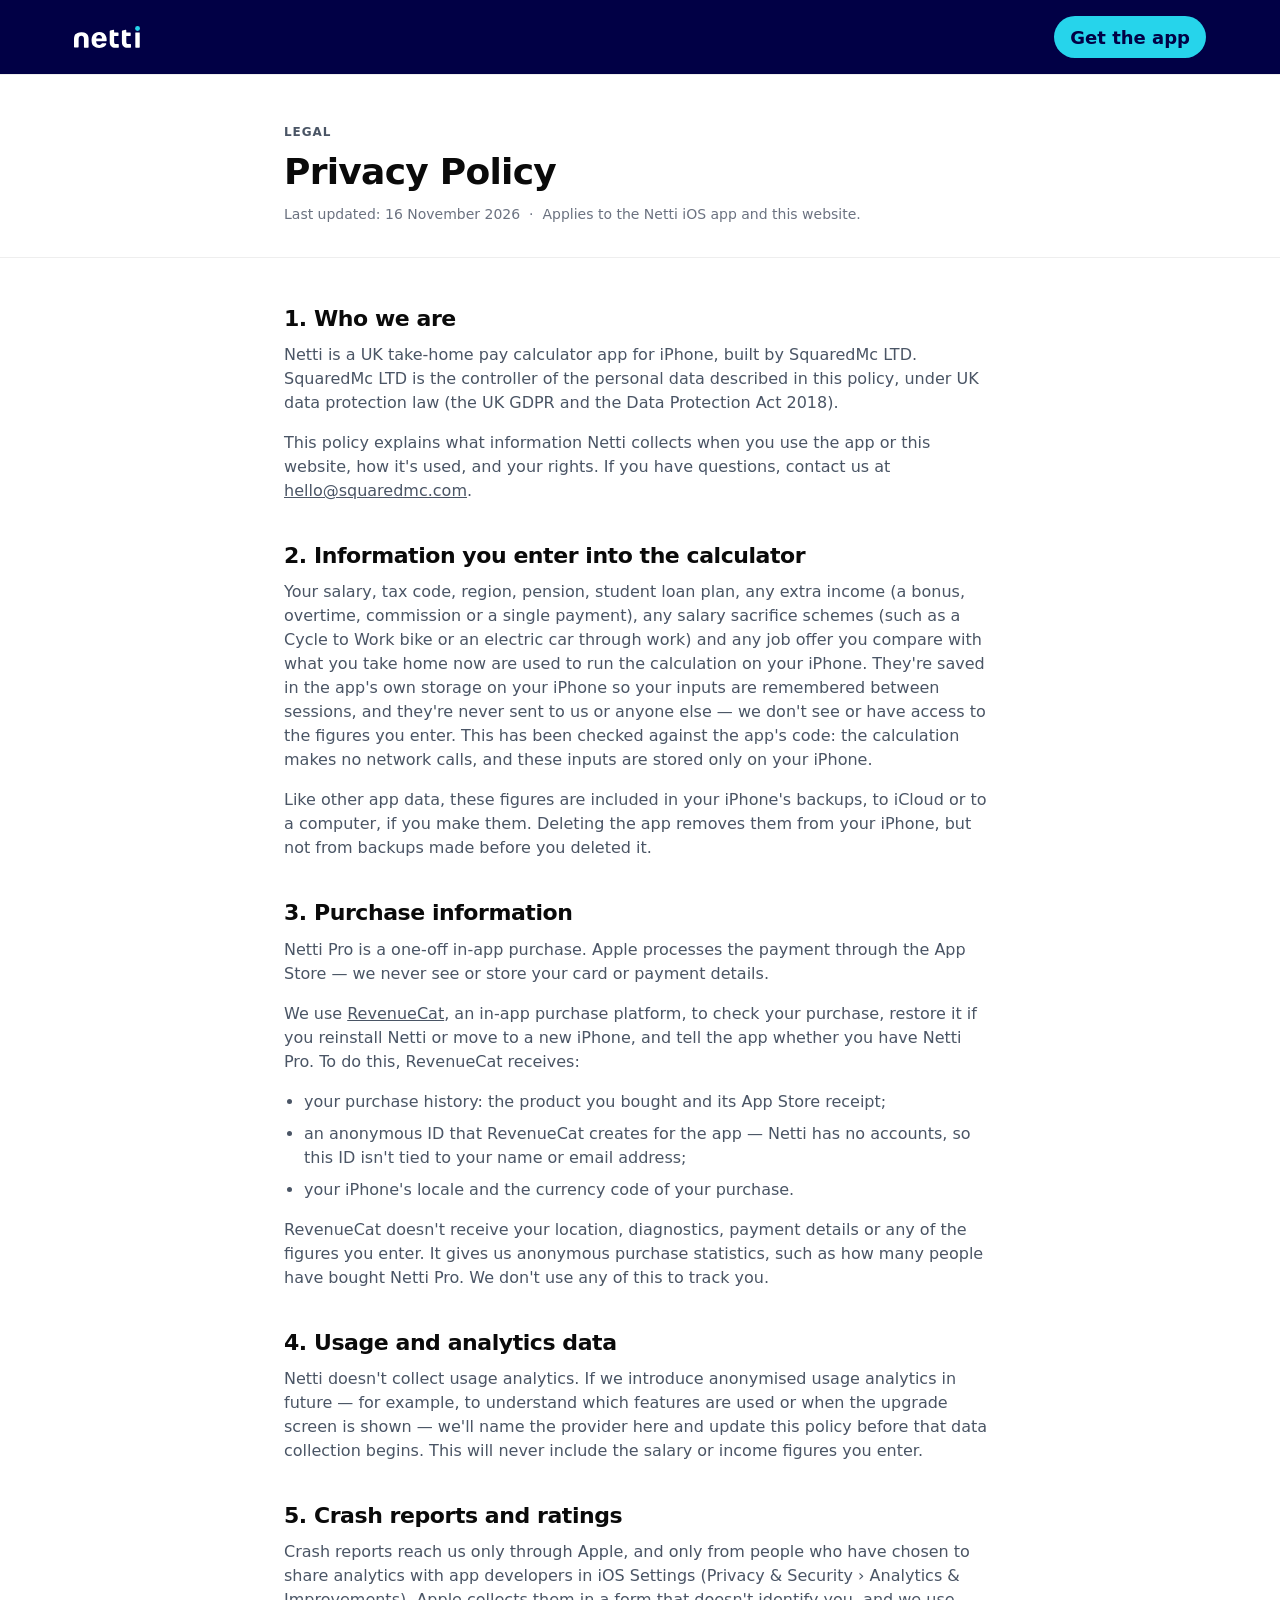
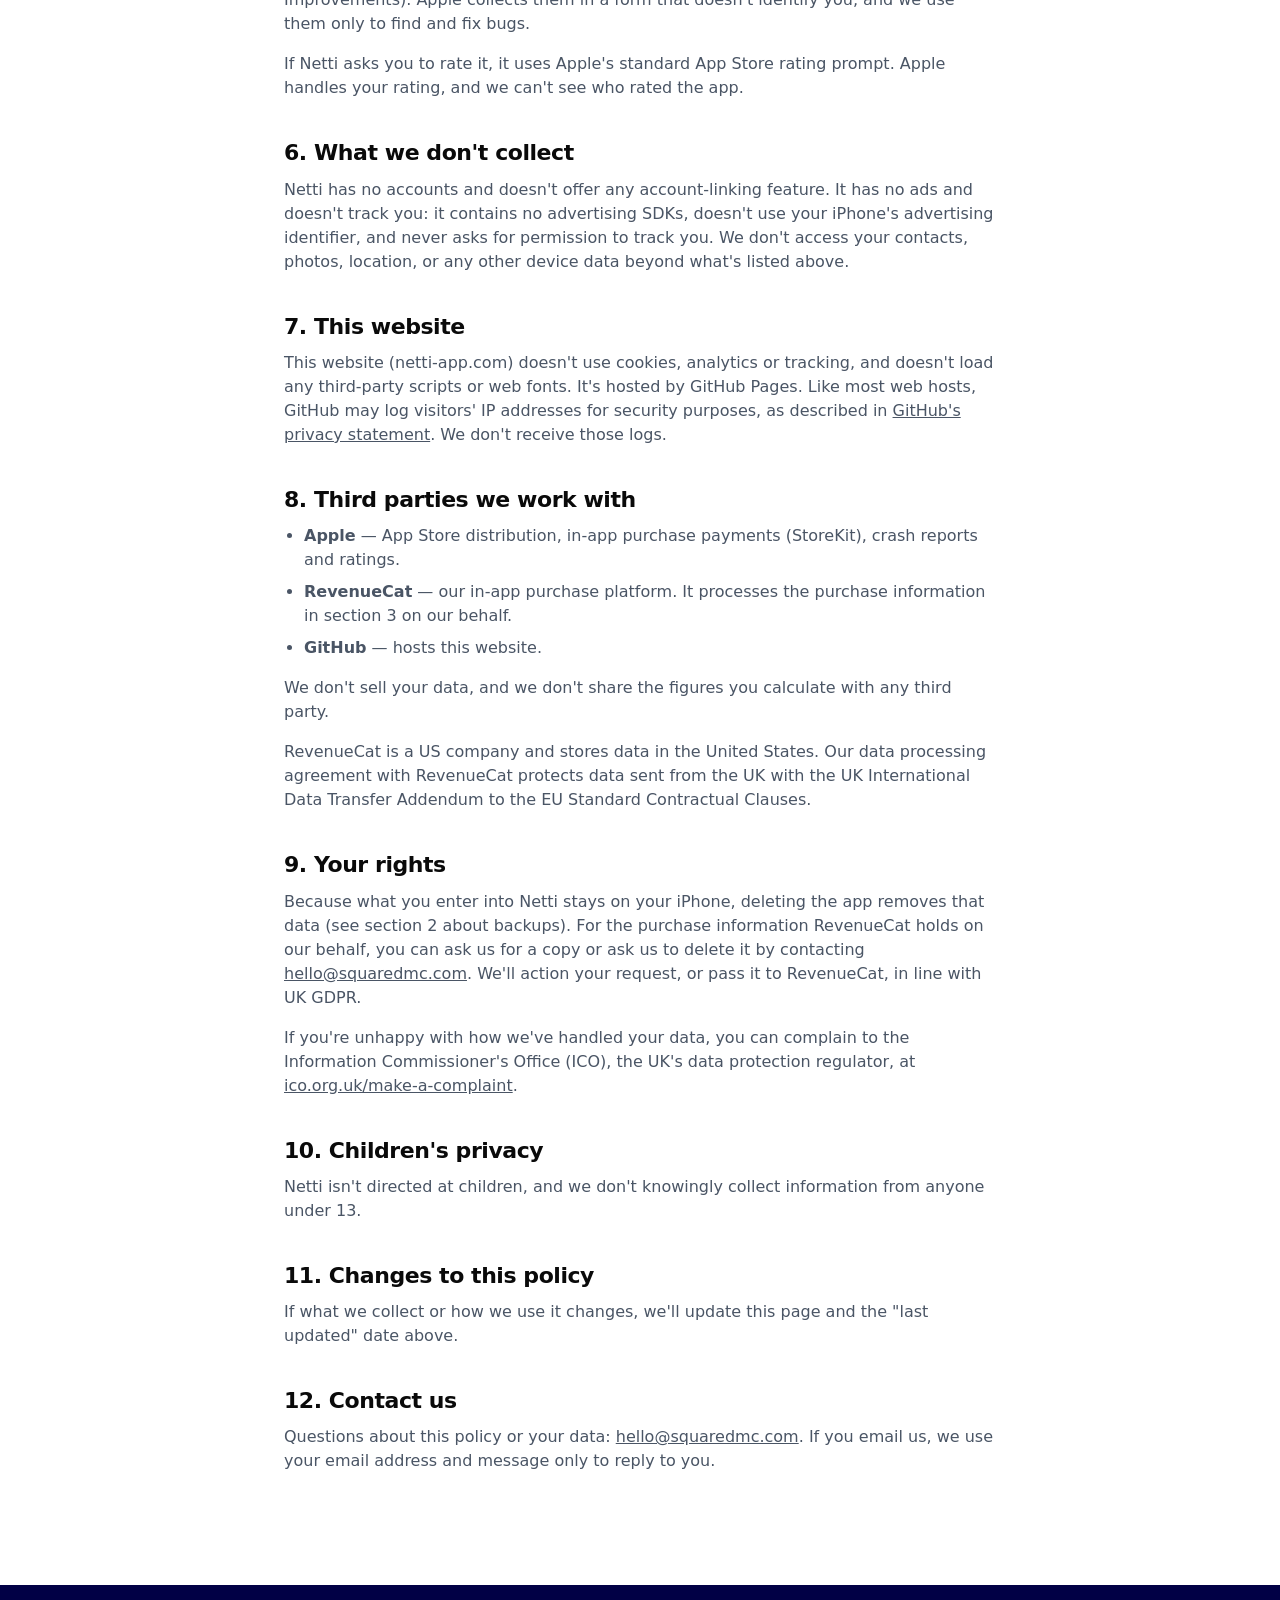
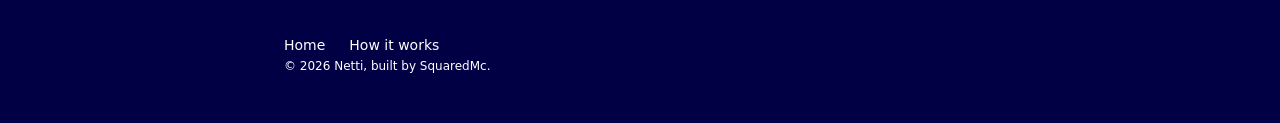
==== commit 8f05255d: "Privacy Policy: cover Compare and salary sacrifice Netti 3.2.1 adds a job offer to compare with now " ====
--- a/privacy.html
+++ b/privacy.html
@@ -27,7 +27,7 @@
     <div class="legal-wrap">
       <span class="eyebrow eyebrow--on-light">Legal</span>
       <h1>Privacy Policy</h1>
-      <p class="meta">Last updated: 5 November 2026 &nbsp;·&nbsp; Applies to the Netti iOS app and this website.</p>
+      <p class="meta">Last updated: 16 November 2026 &nbsp;·&nbsp; Applies to the Netti iOS app and this website.</p>
     </div>
   </div>
 
@@ -47,11 +47,13 @@
 
       <h2>2. Information you enter into the calculator</h2>
       <p>
-        Your salary, tax code, region, pension, student loan plan and any extra income (a bonus, overtime, commission
-        or a single payment) are used to run the calculation on your iPhone. They're saved in the app's own storage on
-        your iPhone so your inputs are remembered between sessions, and they're never sent to us or anyone else — we
-        don't see or have access to the figures you enter. This has been verified directly against the app's tax
-        calculation code, which makes no network calls and stores calculator inputs only in on-device local storage.
+        Your salary, tax code, region, pension, student loan plan, any extra income (a bonus, overtime, commission or a
+        single payment), any salary sacrifice schemes (such as a Cycle to Work bike or an electric car through work)
+        and any job offer you compare with what you take home now are used to run the calculation on your iPhone.
+        They're saved in the app's own storage on your iPhone so your inputs are remembered between sessions, and
+        they're never sent to us or anyone else — we don't see or have access to the figures you enter. This has been
+        checked against the app's code: the calculation makes no network calls, and these inputs are stored only on
+        your iPhone.
       </p>
       <p>
         Like other app data, these figures are included in your iPhone's backups, to iCloud or to a computer, if you
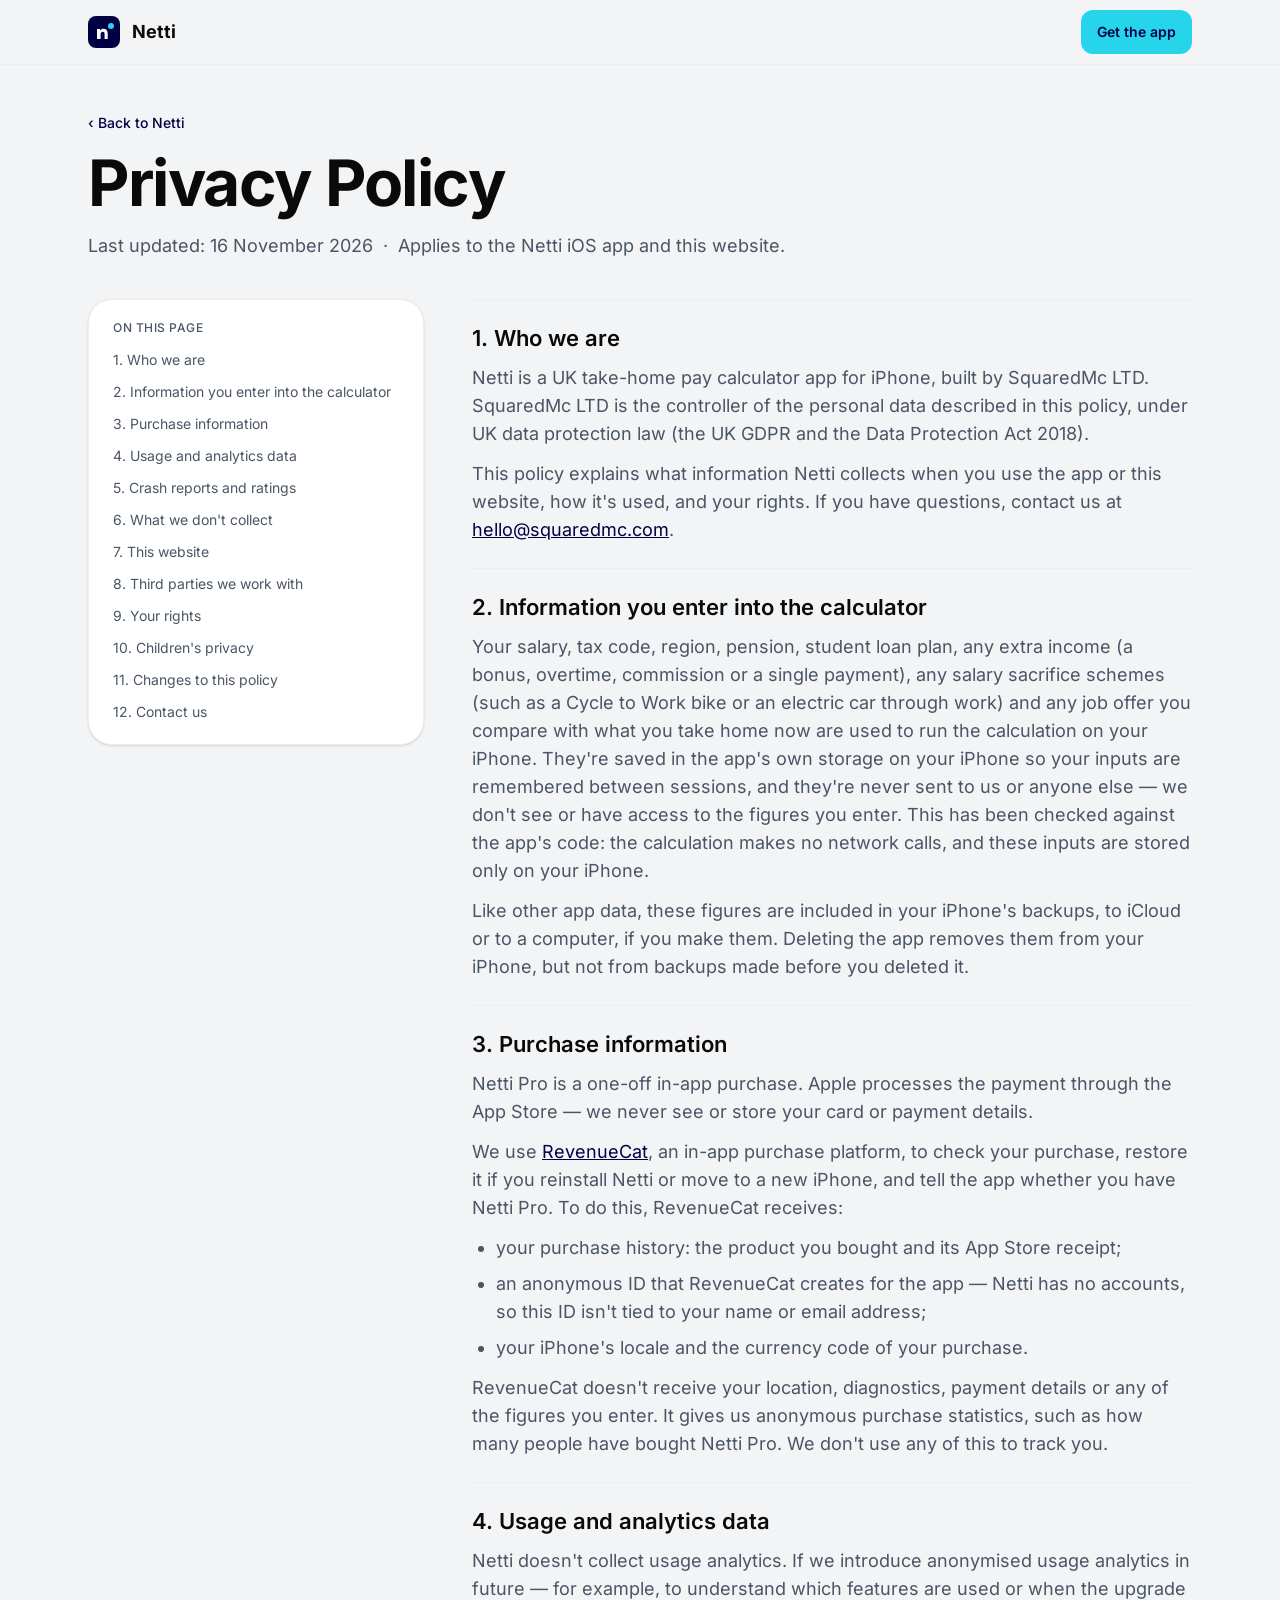
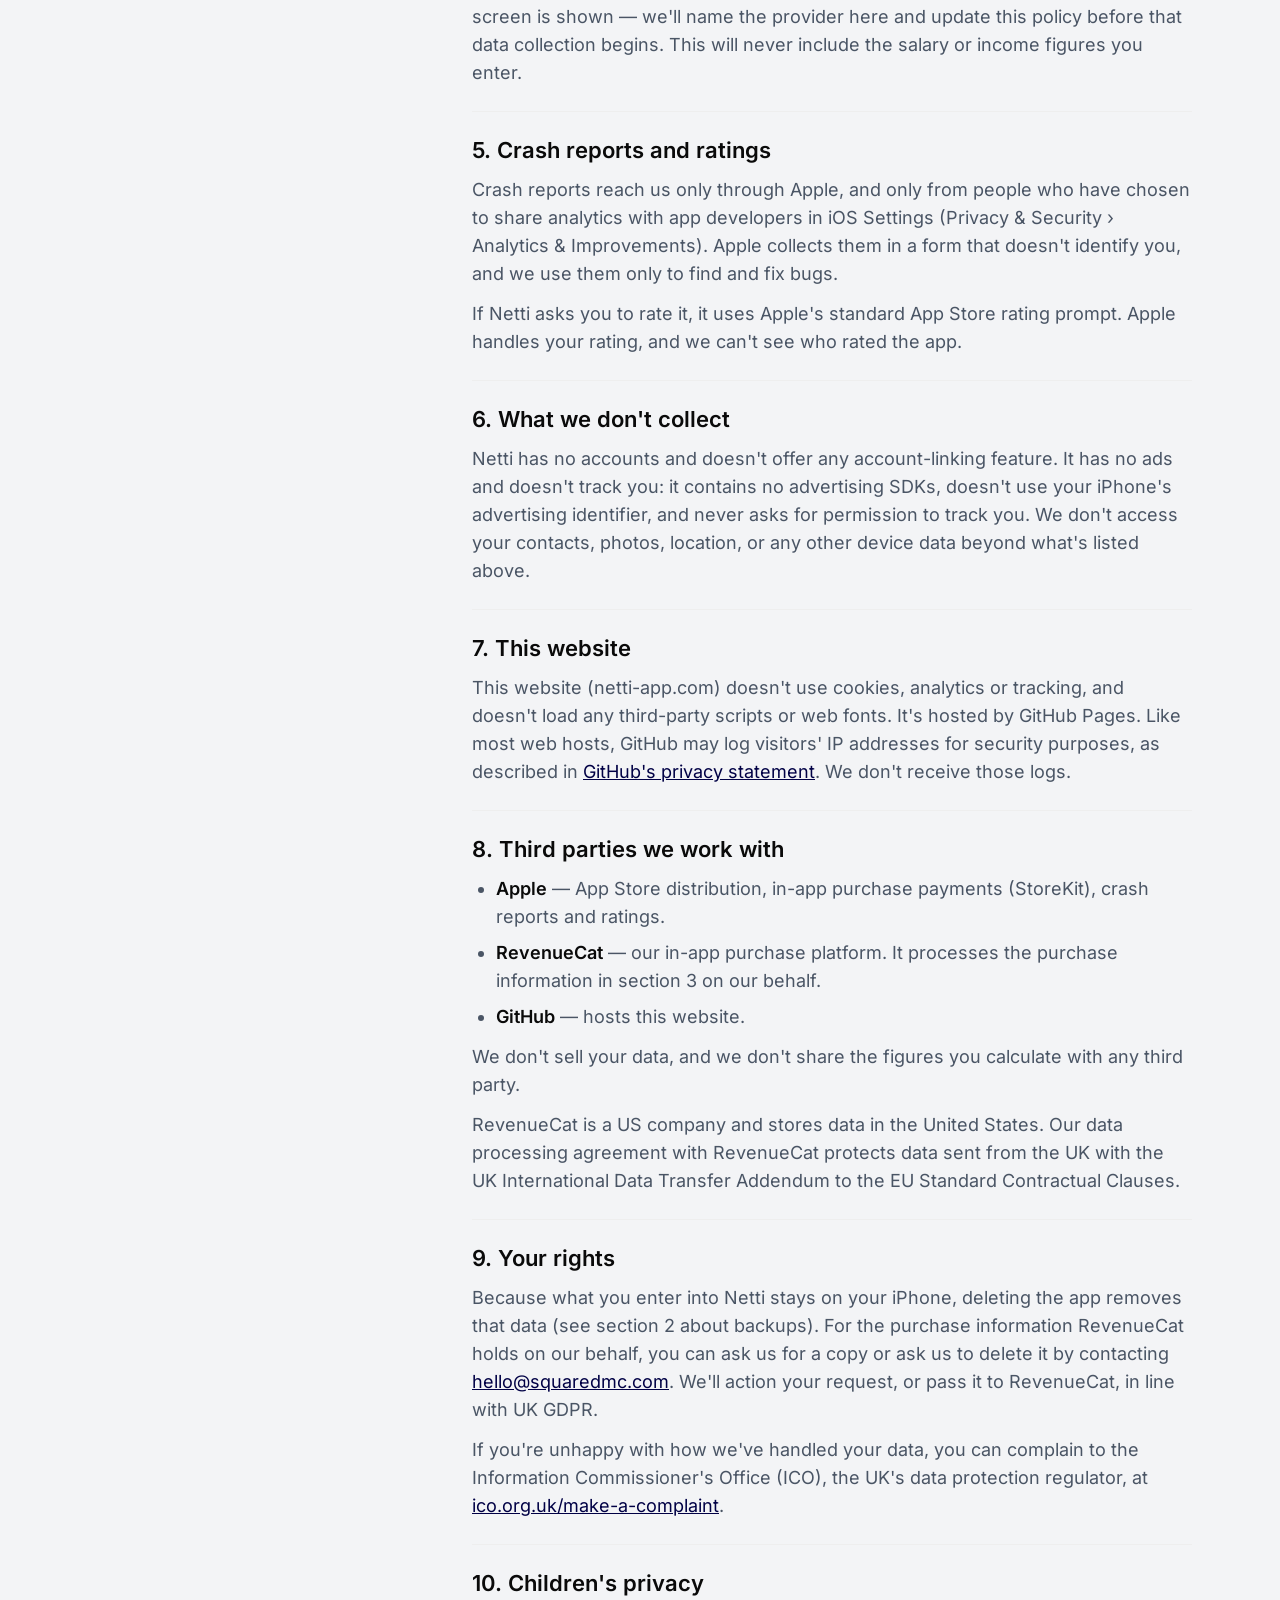
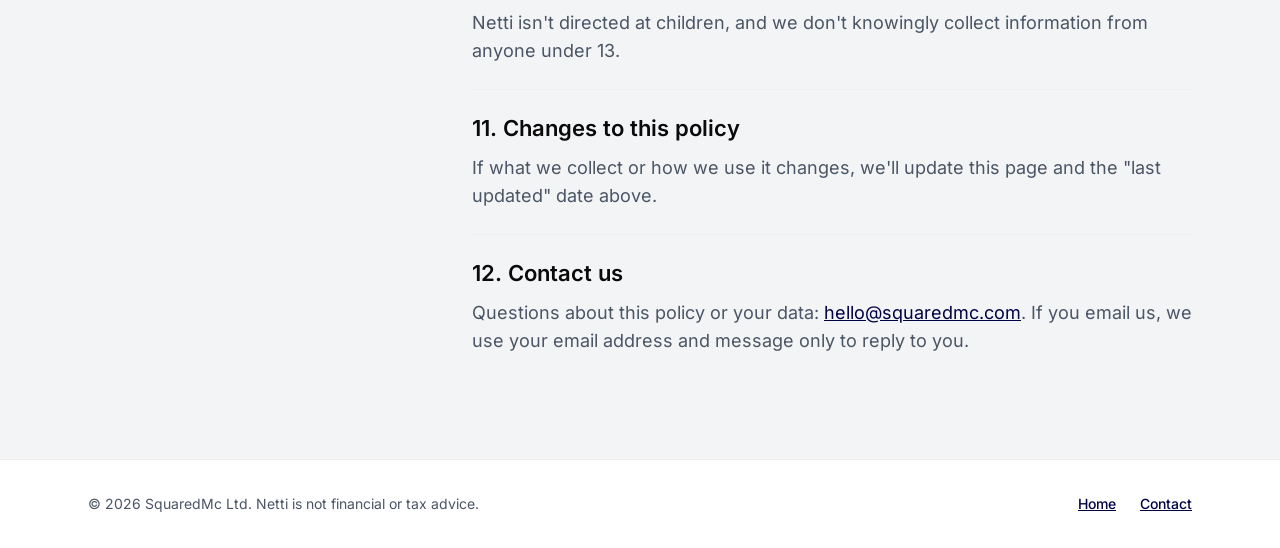
==== commit ff1d1080: "Rebuild the homepage and Privacy Policy from the 3.2.1 design The homepage follows the design (Netti" ====
--- a/privacy.html
+++ b/privacy.html
@@ -1,173 +1,235 @@
 <!DOCTYPE html>
-<html lang="en">
+<html lang="en-GB" data-appearance="auto">
 <head>
-<meta charset="UTF-8">
-<meta name="viewport" content="width=device-width, initial-scale=1.0">
-<title>Privacy Policy — Netti</title>
-<meta name="description" content="Netti's privacy policy — what data the Netti take-home pay calculator app collects, how it's used, and your rights.">
+<meta charset="utf-8">
+<meta name="viewport" content="width=device-width, initial-scale=1">
+<title>Privacy Policy · Netti</title>
+<meta name="description" content="Netti's Privacy Policy: what the Netti take-home pay calculator app and netti-app.com collect, how it's used, and your rights. Your salary stays on your iPhone.">
 <link rel="canonical" href="https://netti-app.com/privacy.html">
 <!-- This is the URL to paste into App Store Connect's Privacy Policy field. -->
+<meta name="theme-color" content="#f3f4f6" media="(prefers-color-scheme: light)">
+<meta name="theme-color" content="#0a0a10" media="(prefers-color-scheme: dark)">
+<meta name="color-scheme" content="light dark">
+
+<meta property="og:type" content="website">
+<meta property="og:site_name" content="Netti">
+<meta property="og:locale" content="en_GB">
+<meta property="og:url" content="https://netti-app.com/privacy.html">
+<meta property="og:title" content="Privacy Policy · Netti">
+<meta property="og:description" content="What the Netti take-home pay calculator collects, how it's used, and your rights. Your salary stays on your iPhone.">
+<meta property="og:image" content="https://netti-app.com/assets/og-image.png">
+<meta property="og:image:width" content="1200">
+<meta property="og:image:height" content="630">
+<meta property="og:image:alt" content="Netti: your take-home pay, in seconds. £3,173 a month take home on £48,000, after tax and National Insurance.">
+<meta name="twitter:card" content="summary_large_image">
+<meta name="twitter:title" content="Privacy Policy · Netti">
+<meta name="twitter:description" content="What the Netti take-home pay calculator collects, how it's used, and your rights. Your salary stays on your iPhone.">
+<meta name="twitter:image" content="https://netti-app.com/assets/og-image.png">
+<meta name="twitter:image:alt" content="Netti: your take-home pay, in seconds. £3,173 a month take home on £48,000, after tax and National Insurance.">
+
 <link rel="icon" type="image/svg+xml" href="assets/icons/favicon.svg">
+<link rel="preload" href="assets/fonts/inter-latin-400.woff2" as="font" type="font/woff2" crossorigin>
 <link rel="stylesheet" href="css/tokens.css">
 <link rel="stylesheet" href="css/styles.css">
 </head>
 <body>
 
-<header>
-  <div class="wrap nav">
-    <a class="logo" href="index.html" aria-label="Netti home">
-      <img src="assets/icons/logo-white.svg" alt="Netti" width="72" height="24">
+<header class="site-header">
+  <nav class="wrap nav" aria-label="Main">
+    <a class="brand" href="index.html">
+      <img src="assets/icons/favicon.svg" alt="" width="32" height="32">
+      <span>Netti</span>
     </a>
-    <a class="btn btn-lg btn-primary" href="index.html#download">Get the app</a>
+    <a class="btn" href="https://apps.apple.com/gb/app/netti/id6758891231">Get<span class="nav-cta-more">&nbsp;the app</span></a>
+  </nav>
+</header>
+
+<main class="wrap legal">
+  <div class="legal-head stack stack-16">
+    <a class="back-link small" href="index.html">‹ Back to Netti</a>
+    <h1 class="display">Privacy Policy</h1>
+    <p class="lead">Last updated: 16 November 2026 &nbsp;·&nbsp; Applies to the Netti iOS app and this website.</p>
   </div>
-</header>
-
-<main>
-  <div class="legal-header">
-    <div class="legal-wrap">
-      <span class="eyebrow eyebrow--on-light">Legal</span>
-      <h1>Privacy Policy</h1>
-      <p class="meta">Last updated: 16 November 2026 &nbsp;·&nbsp; Applies to the Netti iOS app and this website.</p>
-    </div>
-  </div>
-
-  <div class="legal-body">
-    <div class="legal-wrap">
-
-      <h2>1. Who we are</h2>
-      <p>
-        Netti is a UK take-home pay calculator app for iPhone, built by SquaredMc LTD. SquaredMc LTD is the
-        controller of the personal data described in this policy, under UK data protection law (the UK GDPR and the
-        Data Protection Act 2018).
-      </p>
-      <p>
-        This policy explains what information Netti collects when you use the app or this website, how it's used, and
-        your rights. If you have questions, contact us at <a href="mailto:hello@squaredmc.com">hello@squaredmc.com</a>.
-      </p>
-
-      <h2>2. Information you enter into the calculator</h2>
-      <p>
-        Your salary, tax code, region, pension, student loan plan, any extra income (a bonus, overtime, commission or a
-        single payment), any salary sacrifice schemes (such as a Cycle to Work bike or an electric car through work)
-        and any job offer you compare with what you take home now are used to run the calculation on your iPhone.
-        They're saved in the app's own storage on your iPhone so your inputs are remembered between sessions, and
-        they're never sent to us or anyone else — we don't see or have access to the figures you enter. This has been
-        checked against the app's code: the calculation makes no network calls, and these inputs are stored only on
-        your iPhone.
-      </p>
-      <p>
-        Like other app data, these figures are included in your iPhone's backups, to iCloud or to a computer, if you
-        make them. Deleting the app removes them from your iPhone, but not from backups made before you deleted it.
-      </p>
-
-      <h2>3. Purchase information</h2>
-      <p>
-        Netti Pro is a one-off in-app purchase. Apple processes the payment through the App Store — we never see or
-        store your card or payment details.
-      </p>
-      <p>
-        We use <a href="https://www.revenuecat.com" target="_blank" rel="noopener">RevenueCat</a>, an in-app purchase
-        platform, to check your purchase, restore it if you reinstall Netti or move to a new iPhone, and tell the app
-        whether you have Netti Pro. To do this, RevenueCat receives:
-      </p>
-      <ul>
-        <li>your purchase history: the product you bought and its App Store receipt;</li>
-        <li>an anonymous ID that RevenueCat creates for the app — Netti has no accounts, so this ID isn't tied to your name or email address;</li>
-        <li>your iPhone's locale and the currency code of your purchase.</li>
-      </ul>
-      <p>
-        RevenueCat doesn't receive your location, diagnostics, payment details or any of the figures you enter. It
-        gives us anonymous purchase statistics, such as how many people have bought Netti Pro. We don't use any of
-        this to track you.
-      </p>
-
-      <h2>4. Usage and analytics data</h2>
-      <p>
-        Netti doesn't collect usage analytics. If we introduce anonymised usage analytics in future — for example, to
-        understand which features are used or when the upgrade screen is shown — we'll name the provider here and
-        update this policy before that data collection begins. This will never include the salary or income figures
-        you enter.
-      </p>
-
-      <h2>5. Crash reports and ratings</h2>
-      <p>
-        Crash reports reach us only through Apple, and only from people who have chosen to share analytics with app
-        developers in iOS Settings (Privacy &amp; Security › Analytics &amp; Improvements). Apple collects them in a
-        form that doesn't identify you, and we use them only to find and fix bugs.
-      </p>
-      <p>
-        If Netti asks you to rate it, it uses Apple's standard App Store rating prompt. Apple handles your rating, and
-        we can't see who rated the app.
-      </p>
-
-      <h2>6. What we don't collect</h2>
-      <p>
-        Netti has no accounts and doesn't offer any account-linking feature. It has no ads and doesn't track you: it
-        contains no advertising SDKs, doesn't use your iPhone's advertising identifier, and never asks for permission
-        to track you. We don't access your contacts, photos, location, or any other device data beyond what's listed
-        above.
-      </p>
-
-      <h2>7. This website</h2>
-      <p>
-        This website (netti-app.com) doesn't use cookies, analytics or tracking, and doesn't load any third-party
-        scripts or web fonts. It's hosted by GitHub Pages. Like most web hosts, GitHub may log visitors' IP addresses
-        for security purposes, as described in
-        <a href="https://docs.github.com/en/site-policy/privacy-policies/github-general-privacy-statement" target="_blank" rel="noopener">GitHub's privacy statement</a>.
-        We don't receive those logs.
-      </p>
-
-      <h2>8. Third parties we work with</h2>
-      <ul>
-        <li><strong>Apple</strong> — App Store distribution, in-app purchase payments (StoreKit), crash reports and ratings.</li>
-        <li><strong>RevenueCat</strong> — our in-app purchase platform. It processes the purchase information in section 3 on our behalf.</li>
-        <li><strong>GitHub</strong> — hosts this website.</li>
-      </ul>
-      <p>We don't sell your data, and we don't share the figures you calculate with any third party.</p>
-      <p>
-        RevenueCat is a US company and stores data in the United States. Our data processing agreement with
-        RevenueCat protects data sent from the UK with the UK International Data Transfer Addendum to the EU Standard
-        Contractual Clauses.
-      </p>
-
-      <h2>9. Your rights</h2>
-      <p>
-        Because what you enter into Netti stays on your iPhone, deleting the app removes that data (see section 2
-        about backups). For the purchase information RevenueCat holds on our behalf, you can ask us for a copy or ask
-        us to delete it by contacting <a href="mailto:hello@squaredmc.com">hello@squaredmc.com</a>. We'll action your
-        request, or pass it to RevenueCat, in line with UK GDPR.
-      </p>
-      <p>
-        If you're unhappy with how we've handled your data, you can complain to the Information Commissioner's Office
-        (ICO), the UK's data protection regulator, at
-        <a href="https://ico.org.uk/make-a-complaint/" target="_blank" rel="noopener">ico.org.uk/make-a-complaint</a>.
-      </p>
-
-      <h2>10. Children's privacy</h2>
-      <p>Netti isn't directed at children, and we don't knowingly collect information from anyone under 13.</p>
-
-      <h2>11. Changes to this policy</h2>
-      <p>
-        If what we collect or how we use it changes, we'll update this page and the "last updated" date above.
-      </p>
-
-      <h2 id="contact-us">12. Contact us</h2>
-      <p>
-        Questions about this policy or your data: <a href="mailto:hello@squaredmc.com">hello@squaredmc.com</a>.
-        If you email us, we use your email address and message only to reply to you.
-      </p>
-
-    </div>
+
+  <div class="legal-layout">
+    <nav class="card toc stack stack-12" aria-label="On this page">
+      <p class="eyebrow">On this page</p>
+      <ol class="small">
+        <li><a href="#s1">1. Who we are</a></li>
+        <li><a href="#s2">2. Information you enter into the calculator</a></li>
+        <li><a href="#s3">3. Purchase information</a></li>
+        <li><a href="#s4">4. Usage and analytics data</a></li>
+        <li><a href="#s5">5. Crash reports and ratings</a></li>
+        <li><a href="#s6">6. What we don't collect</a></li>
+        <li><a href="#s7">7. This website</a></li>
+        <li><a href="#s8">8. Third parties we work with</a></li>
+        <li><a href="#s9">9. Your rights</a></li>
+        <li><a href="#s10">10. Children's privacy</a></li>
+        <li><a href="#s11">11. Changes to this policy</a></li>
+        <li><a href="#s12">12. Contact us</a></li>
+      </ol>
+    </nav>
+
+    <article class="policy">
+      <section id="s1" aria-labelledby="h-s1">
+        <h2 id="h-s1">1. Who we are</h2>
+        <p>
+          Netti is a UK take-home pay calculator app for iPhone, built by SquaredMc LTD. SquaredMc LTD is the
+          controller of the personal data described in this policy, under UK data protection law (the UK GDPR and the
+          Data Protection Act 2018).
+        </p>
+        <p>
+          This policy explains what information Netti collects when you use the app or this website, how it's used, and
+          your rights. If you have questions, contact us at <a href="mailto:hello@squaredmc.com">hello@squaredmc.com</a>.
+        </p>
+      </section>
+
+      <section id="s2" aria-labelledby="h-s2">
+        <h2 id="h-s2">2. Information you enter into the calculator</h2>
+        <p>
+          Your salary, tax code, region, pension, student loan plan, any extra income (a bonus, overtime, commission or a
+          single payment), any salary sacrifice schemes (such as a Cycle to Work bike or an electric car through work)
+          and any job offer you compare with what you take home now are used to run the calculation on your iPhone.
+          They're saved in the app's own storage on your iPhone so your inputs are remembered between sessions, and
+          they're never sent to us or anyone else — we don't see or have access to the figures you enter. This has been
+          checked against the app's code: the calculation makes no network calls, and these inputs are stored only on
+          your iPhone.
+        </p>
+        <p>
+          Like other app data, these figures are included in your iPhone's backups, to iCloud or to a computer, if you
+          make them. Deleting the app removes them from your iPhone, but not from backups made before you deleted it.
+        </p>
+      </section>
+
+      <section id="s3" aria-labelledby="h-s3">
+        <h2 id="h-s3">3. Purchase information</h2>
+        <p>
+          Netti Pro is a one-off in-app purchase. Apple processes the payment through the App Store — we never see or
+          store your card or payment details.
+        </p>
+        <p>
+          We use <a href="https://www.revenuecat.com" target="_blank" rel="noopener">RevenueCat</a>, an in-app purchase
+          platform, to check your purchase, restore it if you reinstall Netti or move to a new iPhone, and tell the app
+          whether you have Netti Pro. To do this, RevenueCat receives:
+        </p>
+        <ul>
+          <li>your purchase history: the product you bought and its App Store receipt;</li>
+          <li>an anonymous ID that RevenueCat creates for the app — Netti has no accounts, so this ID isn't tied to your name or email address;</li>
+          <li>your iPhone's locale and the currency code of your purchase.</li>
+        </ul>
+        <p>
+          RevenueCat doesn't receive your location, diagnostics, payment details or any of the figures you enter. It
+          gives us anonymous purchase statistics, such as how many people have bought Netti Pro. We don't use any of
+          this to track you.
+        </p>
+      </section>
+
+      <section id="s4" aria-labelledby="h-s4">
+        <h2 id="h-s4">4. Usage and analytics data</h2>
+        <p>
+          Netti doesn't collect usage analytics. If we introduce anonymised usage analytics in future — for example, to
+          understand which features are used or when the upgrade screen is shown — we'll name the provider here and
+          update this policy before that data collection begins. This will never include the salary or income figures
+          you enter.
+        </p>
+      </section>
+
+      <section id="s5" aria-labelledby="h-s5">
+        <h2 id="h-s5">5. Crash reports and ratings</h2>
+        <p>
+          Crash reports reach us only through Apple, and only from people who have chosen to share analytics with app
+          developers in iOS Settings (Privacy &amp; Security › Analytics &amp; Improvements). Apple collects them in a
+          form that doesn't identify you, and we use them only to find and fix bugs.
+        </p>
+        <p>
+          If Netti asks you to rate it, it uses Apple's standard App Store rating prompt. Apple handles your rating, and
+          we can't see who rated the app.
+        </p>
+      </section>
+
+      <section id="s6" aria-labelledby="h-s6">
+        <h2 id="h-s6">6. What we don't collect</h2>
+        <p>
+          Netti has no accounts and doesn't offer any account-linking feature. It has no ads and doesn't track you: it
+          contains no advertising SDKs, doesn't use your iPhone's advertising identifier, and never asks for permission
+          to track you. We don't access your contacts, photos, location, or any other device data beyond what's listed
+          above.
+        </p>
+      </section>
+
+      <section id="s7" aria-labelledby="h-s7">
+        <h2 id="h-s7">7. This website</h2>
+        <p>
+          This website (netti-app.com) doesn't use cookies, analytics or tracking, and doesn't load any third-party
+          scripts or web fonts. It's hosted by GitHub Pages. Like most web hosts, GitHub may log visitors' IP addresses
+          for security purposes, as described in
+          <a href="https://docs.github.com/en/site-policy/privacy-policies/github-general-privacy-statement" target="_blank" rel="noopener">GitHub's privacy statement</a>.
+          We don't receive those logs.
+        </p>
+      </section>
+
+      <section id="s8" aria-labelledby="h-s8">
+        <h2 id="h-s8">8. Third parties we work with</h2>
+        <ul>
+          <li><strong>Apple</strong> — App Store distribution, in-app purchase payments (StoreKit), crash reports and ratings.</li>
+          <li><strong>RevenueCat</strong> — our in-app purchase platform. It processes the purchase information in section 3 on our behalf.</li>
+          <li><strong>GitHub</strong> — hosts this website.</li>
+        </ul>
+        <p>We don't sell your data, and we don't share the figures you calculate with any third party.</p>
+        <p>
+          RevenueCat is a US company and stores data in the United States. Our data processing agreement with
+          RevenueCat protects data sent from the UK with the UK International Data Transfer Addendum to the EU Standard
+          Contractual Clauses.
+        </p>
+      </section>
+
+      <section id="s9" aria-labelledby="h-s9">
+        <h2 id="h-s9">9. Your rights</h2>
+        <p>
+          Because what you enter into Netti stays on your iPhone, deleting the app removes that data (see section 2
+          about backups). For the purchase information RevenueCat holds on our behalf, you can ask us for a copy or ask
+          us to delete it by contacting <a href="mailto:hello@squaredmc.com">hello@squaredmc.com</a>. We'll action your
+          request, or pass it to RevenueCat, in line with UK GDPR.
+        </p>
+        <p>
+          If you're unhappy with how we've handled your data, you can complain to the Information Commissioner's Office
+          (ICO), the UK's data protection regulator, at
+          <a href="https://ico.org.uk/make-a-complaint/" target="_blank" rel="noopener">ico.org.uk/make-a-complaint</a>.
+        </p>
+      </section>
+
+      <section id="s10" aria-labelledby="h-s10">
+        <h2 id="h-s10">10. Children's privacy</h2>
+        <p>Netti isn't directed at children, and we don't knowingly collect information from anyone under 13.</p>
+      </section>
+
+      <section id="s11" aria-labelledby="h-s11">
+        <h2 id="h-s11">11. Changes to this policy</h2>
+        <p>
+          If what we collect or how we use it changes, we'll update this page and the "last updated" date above.
+        </p>
+      </section>
+
+      <section id="s12" aria-labelledby="contact-us">
+        <h2 id="contact-us">12. Contact us</h2>
+        <p>
+          Questions about this policy or your data: <a href="mailto:hello@squaredmc.com">hello@squaredmc.com</a>.
+          If you email us, we use your email address and message only to reply to you.
+        </p>
+      </section>
+    </article>
   </div>
 </main>
 
-<footer>
-  <div class="legal-wrap">
-    <ul class="footer-links">
-      <li><a href="index.html">Home</a></li>
-      <li><a href="index.html#how-it-works">How it works</a></li>
-    </ul>
-    <p class="footer-bottom">© 2026 Netti, built by SquaredMc.</p>
+<footer class="site-footer">
+  <div class="wrap footer-bottom footer-bottom--legal small muted">
+    <span>© 2026 SquaredMc Ltd. Netti is not financial or tax advice.</span>
+    <nav aria-label="Footer">
+      <ul class="footer-links">
+        <li><a href="index.html">Home</a></li>
+        <li><a href="mailto:hello@squaredmc.com">Contact</a></li>
+      </ul>
+    </nav>
   </div>
 </footer>
 
--- a/css/tokens.css
+++ b/css/tokens.css
@@ -1,69 +1,114 @@
 /**
- * Netti design tokens — ported from @netti/design-system (github.com/SquaredMc/netti-design-system),
- * which is itself generated from the Netti Figma file. Do not hand-edit values here;
- * update the source design system and re-copy instead.
+ * Do not edit directly, this file was auto-generated.
  */
+
 :root {
-  --netti-color-navy-600: #07205e;
-  --netti-color-navy-700: #0e1868;
-  --netti-color-navy-800: #010045;
-  --netti-color-navy-900: #00021b;
-  --netti-color-cyan-200: #a8eff7;
-  --netti-color-cyan-400: #26d4eb;
-  --netti-color-blue-800: #01236e;
+  --netti-color-navy-600: #07205e; /** Dark card border */
+  --netti-color-navy-700: #0e1868; /** Mid navy — toggle bar bg on dark cards */
+  --netti-color-navy-800: #010045; /** Primary dark — header, primary buttons */
+  --netti-color-navy-900: #00021b; /** Deepest navy — darkest backgrounds */
+  --netti-color-cyan-50: #e5fafd; /** Palest cyan — confirmation card tint. Code extension: a raw hex in the Figma DS (ConfirmationCard 64:18); Color/alert/Highlight in the app file */
+  --netti-color-cyan-200: #a8eff7; /** Cyan tint — light accent */
+  --netti-color-cyan-400: #26d4eb; /** Primary accent / highlight */
+  --netti-color-blue-800: #01236e; /** Selected / focus state */
   --netti-color-green-100: #dcfce7;
+  --netti-color-green-400: #00c950; /** Positive text in dark mode: 6.49:1 on ink/800, 7.79:1 on ink/900 */
   --netti-color-green-500: #00a63e;
-  --netti-color-red-100: #fee2e2;
-  --netti-color-red-600: #e1000a;
+  --netti-color-green-700: #007a33; /** Positive text — 5.48:1 on white, 4.98:1 on grey/50 (WCAG AA small text) */
+  --netti-color-green-900: #0a3d22; /** Deep green — positive status background in dark mode */
+  --netti-color-red-100: #fee2e2; /** Error background — code extension, not in the Figma DS */
+  --netti-color-red-300: #ff8a85; /** Light red — negative text in dark mode */
+  --netti-color-red-600: #e1000a; /** Errors, destructive — code extension, not in the Figma DS */
+  --netti-color-red-900: #4a0a0e; /** Deep red — negative status background in dark mode */
   --netti-color-grey-50: #f3f4f6;
   --netti-color-grey-100: #e5e7eb;
   --netti-color-grey-200: #eeeeee;
-  --netti-color-grey-500: #6b7280;
+  --netti-color-grey-500: #6b7280; /** Muted text — WCAG AA ≥ 4.5:1 on white */
   --netti-color-grey-700: #4a5565;
   --netti-color-grey-950: #0a0a0a;
+  --netti-color-ink-800: #292933; /** Ink: dark mode raised surfaces, rows inside a sheet, the selected segment */
+  --netti-color-ink-900: #1a1a23; /** Ink: dark mode cards, pills and sheets */
+  --netti-color-ink-950: #0a0a10; /** Ink: grey with a faint navy tint. Dark mode app background */
   --netti-color-white: #ffffff;
-
-  --netti-color-background-screen: #00021b;
-  --netti-color-background-card: #010045;
-  --netti-color-background-card-subtle: #0e1868;
-  --netti-color-background-card-border: #07205e;
-  --netti-color-background-surface: #ffffff;
-  --netti-color-background-surface-raised: #f3f4f6;
-
-  --netti-color-text-primary: #0a0a0a;
-  --netti-color-text-secondary: #4a5565;
-  --netti-color-text-muted: #6b7280;
-  --netti-color-text-inverse: #ffffff;
-  --netti-color-text-positive: #00a63e;
-  --netti-color-text-negative: #e1000a;
-  --netti-color-text-brand: #010045;
-
-  --netti-color-action-primary-bg: #26d4eb;
-  --netti-color-action-primary-text: #010045;
-  --netti-color-action-secondary-border: #26d4eb;
-  --netti-color-action-selected-border: #01236e;
-  --netti-color-action-selected-bg: #ffffff;
-
-  --netti-color-border-default: #eeeeee;
-  --netti-color-border-strong: #e5e7eb;
-  --netti-color-border-inverse: #07205e;
-  --netti-color-border-focus: #26d4eb;
-
-  --netti-color-status-positive-text: #00a63e;
-  --netti-color-status-positive-bg: #dcfce7;
-  --netti-color-status-negative-text: #e1000a;
-  --netti-color-status-negative-bg: #fee2e2;
-
+  --netti-color-white70: rgba(255, 255, 255, 0.7); /** White at 70% — Figma white/70 (a JSON token can't also be a group, so not white.70) */
+  --netti-color-white50: rgba(255, 255, 255, 0.5); /** White at 50% — Figma white/50 */
+  --netti-color-white20: rgba(255, 255, 255, 0.2); /** White at 20% — Figma white/20 */
+  --netti-color-white10: rgba(255, 255, 255, 0.1); /** White at 10% — Figma white/10 */
+  --netti-color-background-screen: #00021b; /** Full-screen gradient base — page background */
+  --netti-color-background-card: #010045; /** Dark card surface — Salary Card, Additional Income Card */
+  --netti-color-background-card-subtle: #0e1868; /** Toggle bar inside dark cards */
+  --netti-color-background-card-border: #07205e; /** Border on dark cards */
+  --netti-color-background-surface: #ffffff; /** Primary surface — Bottom Sheet, inputs, white cards */
+  --netti-color-background-surface-raised: #f3f4f6; /** Raised surface — segmented control bg, callout boxes */
+  --netti-color-background-highlight: #e5fafd; /** Highlighted surface — confirmation card */
+  --netti-color-background-app: #f3f4f6; /** App background behind the cards (native v3) */
+  --netti-color-background-hero: #010045; /** Take Home Hero surface — the one branded surface */
+  --netti-color-background-sheet: #f3f4f6; /** A sheet over the app (editors, Add income): matches background/app in light, a step above it in dark */
+  --netti-color-background-sheet-surface: #ffffff; /** Cards and the pinned live take-home inside a sheet: matches background/surface in light, a step above background/sheet in dark */
+  --netti-color-background-hero-tag: rgba(255, 255, 255, 0.2); /** A Tag on the Take Home Hero (Emphasis=On hero), behind text/on-hero: white 20% in light and dark */
+  --netti-color-text-primary: #0a0a0a; /** Primary body text on light surfaces */
+  --netti-color-text-secondary: #4a5565; /** Secondary labels, captions */
+  --netti-color-text-muted: #6b7280; /** Muted text — placeholders, hints, disabled. WCAG AA ≥ 4.5:1 on white. */
+  --netti-color-text-inverse: #ffffff; /** Text on dark card surfaces */
+  --netti-color-text-positive: #007a33; /** Take-home pay, positive amounts, success */
+  --netti-color-text-negative: #e1000a; /** Errors, destructive actions, negative amounts */
+  --netti-color-text-brand: #010045; /** Brand text — used on cyan backgrounds (Pro button) */
+  --netti-color-text-on-hero: #ffffff; /** Text on the hero surface */
+  --netti-color-text-on-hero-muted: rgba(255, 255, 255, 0.7); /** Secondary text on the hero surface */
+  --netti-color-action-primary-bg: #26d4eb; /** Pro / primary CTA fill — cyan */
+  --netti-color-action-primary-text: #010045; /** Text on cyan CTA — navy */
+  --netti-color-action-secondary-border: #26d4eb; /** Outlined secondary button border */
+  --netti-color-action-selected-border: #01236e; /** Selected toggle pill border, focus rings */
+  --netti-color-action-selected-bg: #ffffff; /** Selected toggle pill fill */
+  --netti-color-border-default: #eeeeee; /** Dividers, card outlines on light surfaces */
+  --netti-color-border-strong: #e5e7eb; /** Stronger dividers, grabber handle */
+  --netti-color-border-inverse: #07205e; /** Border on dark card surfaces */
+  --netti-color-border-focus: #26d4eb; /** Focus ring — accessibility */
+  --netti-color-border-hero: #010045; /** Hero outline — visible in dark mode */
+  --netti-color-status-positive-text: #007a33; /** Success text and icons */
+  --netti-color-status-positive-bg: #dcfce7; /** Success background — Tick active state */
+  --netti-color-status-negative-text: #e1000a; /** Error text and icons */
+  --netti-color-status-negative-bg: #fee2e2; /** Error background */
+  --netti-color-surface: #ffffff; /** Themed card/page surface (light mode) */
+  --netti-color-surface-raised: #f3f4f6; /** Themed raised surface — toggle bar, insets (light mode) */
+  --netti-color-surface-border: #eeeeee; /** Themed border on a surface (light mode) */
+  --netti-color-on-surface: #0a0a0a; /** Themed primary text on a surface (light mode) */
+  --netti-color-on-surface-muted: #4a5565; /** Themed secondary text on a surface (light mode) */
+  --netti-color-on-surface-faint: #6b7280; /** Themed tertiary / hint text on a surface (light mode) */
+  --netti-color-divider: #eeeeee; /** Themed divider/separator on a surface (light mode) */
+  --netti-color-surface-overlay: rgba(0, 0, 0, 0.06); /** Themed subtle fill on a surface — chips, hover, remove (light mode) */
   --netti-radius-none: 0px;
   --netti-radius-sm: 3px;
   --netti-radius-md: 6px;
   --netti-radius-lg: 9px;
-  --netti-radius-segment: 12px;
-  --netti-radius-container: 16px;
-  --netti-radius-pill: 24px;
-  --netti-radius-sheet: 32px;
-  --netti-radius-full: 9999px;
-
+  --netti-radius-segment: 12px; /** Segmented control items and switch options */
+  --netti-radius-container: 16px; /** Segmented control / switch outer container */
+  --netti-radius-pill: 24px; /** Cards, inputs, buttons — primary UI radius */
+  --netti-radius-sheet: 32px; /** Bottom sheet top corners */
+  --netti-radius-full: 9999px; /** True pill / circle */
+  --netti-layout-screen-margin: 16px; /** Horizontal padding inside screen-width containers */
+  --netti-layout-screen-gap: 20px; /** Vertical gap between top-level screen sections */
+  --netti-layout-section-gap: 24px; /** Gap between content sections within a page */
+  --netti-card-padding: 20px; /** Inner padding of card components */
+  --netti-card-gap: 12px; /** Gap between items inside a card */
+  --netti-card-border-radius: 12px; /** Card corner radius */
+  --netti-sheet-padding: 20px; /** Horizontal padding inside bottom sheets */
+  --netti-sheet-border-radius: 32px; /** Top corner radius for bottom sheets */
+  --netti-button-padding-x: 16px; /** Horizontal padding inside buttons */
+  --netti-button-padding-y-lg: 12px; /** Vertical padding — Large button */
+  --netti-button-padding-y-sm: 8px; /** Vertical padding — Medium button */
+  --netti-button-border-radius-lg: 12px; /** Corner radius — Large button */
+  --netti-button-border-radius-sm: 8px; /** Corner radius — Medium button */
+  --netti-toggle-padding: 4px; /** Inner padding of segmented control container */
+  --netti-toggle-border-radius: 16px; /** Outer container radius */
+  --netti-toggle-pill-radius: 12px; /** Selected pill radius inside toggle */
+  --netti-list-row-height: 56px; /** Fixed height of a list row */
+  --netti-list-row-padding-x: 16px; /** Horizontal padding of list row content */
+  --netti-shadow-card: 0px 1px 2px -1px rgba(0,0,0,0.10), 0px 1px 3px 0px rgba(0,0,0,0.10); /** Default card elevation and selected interactive item */
+  --netti-shadow-sheet: 0px -8px 8px 0px rgba(0,0,0,0.12); /** Bottom sheet — casts upward */
+  --netti-shadow-none: 0px 0px 0px 0px rgba(0,0,0,0);
+  --netti-elevate-1: rgba(0, 0, 0, 0.03); /** Hover overlay — lightest interaction layer */
+  --netti-elevate-2: rgba(0, 0, 0, 0.08); /** Active / pressed overlay */
   --netti-space-0: 0px;
   --netti-space-1: 1px;
   --netti-space-2: 2px;
@@ -71,31 +116,26 @@
   --netti-space-6: 6px;
   --netti-space-8: 8px;
   --netti-space-12: 12px;
-  --netti-space-16: 16px;
+  --netti-space-16: 16px; /** Default content horizontal padding (mobile) */
   --netti-space-20: 20px;
   --netti-space-24: 24px;
   --netti-space-32: 32px;
   --netti-space-40: 40px;
   --netti-space-48: 48px;
-
-  --netti-shadow-card: 0px 1px 2px -1px rgba(0, 0, 0, 0.1), 0px 1px 3px 0px rgba(0, 0, 0, 0.1);
-  --netti-shadow-sheet: 0px -8px 8px 0px rgba(0, 0, 0, 0.12);
-
-  --netti-font-family-sans: Inter, system-ui, -apple-system, 'Segoe UI', Roboto, Arial, sans-serif;
+  --netti-font-family-sans: Inter, system-ui, -apple-system, 'Segoe UI', Roboto, Arial, sans-serif; /** Primary UI typeface */
+  --netti-font-family-mono: 'JetBrains Mono', Menlo, monospace; /** Monospace — code, numeric data */
   --netti-font-weight-regular: 400;
   --netti-font-weight-medium: 500;
   --netti-font-weight-semibold: 600;
   --netti-font-weight-bold: 700;
-
-  --netti-font-size-h1: 36px;
-  --netti-font-size-h2: 28px;
-  --netti-font-size-h3: 22px;
-  --netti-font-size-lg: 24px;
-  --netti-font-size-md-sb: 18px;
-  --netti-font-size-md: 16px;
-  --netti-font-size-sm: 14px;
-  --netti-font-size-caption: 12px;
-
+  --netti-font-size-h1: 36px; /** Display — 36/40 Bold */
+  --netti-font-size-h2: 28px; /** H2 — 28/36 Bold */
+  --netti-font-size-h3: 22px; /** H3 — 22/28 Semi Bold */
+  --netti-font-size-lg: 24px; /** Large summary figure — 24/32 (totals) */
+  --netti-font-size-md-sb: 18px; /** Body LG — 18/26 Semi Bold */
+  --netti-font-size-md: 16px; /** Body — 16/24 Regular */
+  --netti-font-size-sm: 14px; /** Label — 14/20 Semi Bold */
+  --netti-font-size-caption: 12px; /** Caption / eyebrow — 12/16 Medium */
   --netti-font-line-height-h1: 40px;
   --netti-font-line-height-h2: 36px;
   --netti-font-line-height-h3: 28px;
@@ -103,13 +143,65 @@
   --netti-font-line-height-md-sb: 26px;
   --netti-font-line-height-md: 24px;
   --netti-font-line-height-sm: 24px;
+  --netti-font-line-height-sm-sb: 20px;
   --netti-font-line-height-caption: 16px;
+  --netti-text-style-h1: 700 36px/40px Inter, system-ui, -apple-system, 'Segoe UI', Roboto, Arial, sans-serif; /** Display — 36/40 Bold */
+  --netti-text-style-h2: 700 28px/36px Inter, system-ui, -apple-system, 'Segoe UI', Roboto, Arial, sans-serif; /** H2 — 28/36 Bold */
+  --netti-text-style-h3: 600 22px/28px Inter, system-ui, -apple-system, 'Segoe UI', Roboto, Arial, sans-serif; /** H3 — 22/28 Semi Bold */
+  --netti-text-style-body-lg: 600 18px/26px Inter, system-ui, -apple-system, 'Segoe UI', Roboto, Arial, sans-serif; /** Body LG — 18/26 Semi Bold */
+  --netti-text-style-body-md: 400 16px/24px Inter, system-ui, -apple-system, 'Segoe UI', Roboto, Arial, sans-serif; /** Body — 16/24 Regular */
+  --netti-text-style-body-sm: 400 14px/20px Inter, system-ui, -apple-system, 'Segoe UI', Roboto, Arial, sans-serif; /** Small body — 14/20 Regular */
+  --netti-text-style-label-sm: 600 14px/20px Inter, system-ui, -apple-system, 'Segoe UI', Roboto, Arial, sans-serif; /** Label — 14/20 Semi Bold */
+  --netti-text-style-caption: 500 12px/16px Inter, system-ui, -apple-system, 'Segoe UI', Roboto, Arial, sans-serif; /** Caption / eyebrow — 12/16 Medium, uppercase */
+}
 
-  /* Marketing-site-only tokens: no equivalent in the app design system (mobile app has
-     no hero/section layout components), composed from the core spacing/radius/color scale
-     above rather than inventing off-system values. Flagged per PRD §5. */
-  --netti-web-maxw: 1180px;
-  --netti-web-maxw-legal: 760px;
-  --netti-web-section-y: 96px;
-  --netti-web-section-y-sm: 56px;
+[data-theme="dark"] {
+  --netti-color-surface: #010045; /** Themed card/page surface (dark mode) */
+  --netti-color-surface-raised: #0e1868; /** Themed raised surface — toggle bar, insets (dark mode) */
+  --netti-color-surface-border: #07205e; /** Themed border on a surface (dark mode) */
+  --netti-color-on-surface: #ffffff; /** Themed primary text on a surface (dark mode) */
+  --netti-color-on-surface-muted: rgba(255, 255, 255, 0.7); /** Themed secondary text on a surface (dark mode) */
+  --netti-color-on-surface-faint: rgba(255, 255, 255, 0.5); /** Themed tertiary / hint text on a surface (dark mode) */
+  --netti-color-divider: rgba(255, 255, 255, 0.1); /** Themed divider/separator on a surface (dark mode) */
+  --netti-color-surface-overlay: rgba(255, 255, 255, 0.12); /** Themed subtle fill on a surface — chips, hover, remove (dark mode) */
 }
+
+@media (prefers-color-scheme: dark) {
+  :root[data-appearance="auto"] {
+    --netti-color-background-screen: #0a0a10;
+    --netti-color-background-card: #0e1868;
+    --netti-color-background-card-subtle: #07205e;
+    --netti-color-background-card-border: #07205e;
+    --netti-color-background-surface: #1a1a23;
+    --netti-color-background-surface-raised: #292933;
+    --netti-color-background-highlight: #0e1868;
+    --netti-color-background-app: #0a0a10;
+    --netti-color-background-hero: #0e1868;
+    --netti-color-background-sheet: #1a1a23;
+    --netti-color-background-sheet-surface: #292933;
+    --netti-color-background-hero-tag: rgba(255, 255, 255, 0.2);
+    --netti-color-text-primary: #ffffff;
+    --netti-color-text-secondary: rgba(255, 255, 255, 0.7);
+    --netti-color-text-muted: rgba(255, 255, 255, 0.5);
+    --netti-color-text-inverse: #00021b;
+    --netti-color-text-positive: #00c950;
+    --netti-color-text-negative: #ff8a85;
+    --netti-color-text-brand: #a8eff7;
+    --netti-color-text-on-hero: #ffffff;
+    --netti-color-text-on-hero-muted: rgba(255, 255, 255, 0.7);
+    --netti-color-action-primary-bg: #26d4eb;
+    --netti-color-action-primary-text: #010045;
+    --netti-color-action-secondary-border: #26d4eb;
+    --netti-color-action-selected-border: #26d4eb;
+    --netti-color-action-selected-bg: #292933;
+    --netti-color-border-default: rgba(255, 255, 255, 0.1);
+    --netti-color-border-strong: rgba(255, 255, 255, 0.2);
+    --netti-color-border-inverse: #07205e;
+    --netti-color-border-focus: #26d4eb;
+    --netti-color-border-hero: #07205e;
+    --netti-color-status-positive-text: #00c950;
+    --netti-color-status-positive-bg: #0a3d22;
+    --netti-color-status-negative-text: #ff8a85;
+    --netti-color-status-negative-bg: #4a0a0e;
+  }
+}
--- a/css/styles.css
+++ b/css/styles.css
@@ -1,786 +1,1219 @@
+/*
+ * netti-app.com, the 3.2.1 design (Netti repo: ios-native/design/website-3.2.1).
+ * Colours, radii and shadows come from tokens.css (Netti Design System v0.16.0), which is
+ * copied from the design system's web build and never edited here. Dark mode is the design
+ * system's own: <html data-appearance="auto"> turns on its prefers-color-scheme block.
+ */
+
+/* Inter, self-hosted: Latin subsets of the app's Inter 4.001 at its text optical size. */
+@font-face {
+  font-family: Inter;
+  font-style: normal;
+  font-weight: 400;
+  font-display: swap;
+  src: url("../assets/fonts/inter-latin-400.woff2") format("woff2");
+}
+@font-face {
+  font-family: Inter;
+  font-style: normal;
+  font-weight: 500;
+  font-display: swap;
+  src: url("../assets/fonts/inter-latin-500.woff2") format("woff2");
+}
+@font-face {
+  font-family: Inter;
+  font-style: normal;
+  font-weight: 600;
+  font-display: swap;
+  src: url("../assets/fonts/inter-latin-600.woff2") format("woff2");
+}
+@font-face {
+  font-family: Inter;
+  font-style: normal;
+  font-weight: 700;
+  font-display: swap;
+  src: url("../assets/fonts/inter-latin-700.woff2") format("woff2");
+}
+
+/*
+ * The website's own layout values. The design system has no page layout, display type or
+ * device frame, so these sizes have no token yet. They are listed in the pull request to be
+ * added to the design system; nothing here is a colour.
+ */
+:root {
+  --site-max-width: 1200px;
+  --site-nav-height: 64px;
+  --site-target-min: 44px;
+  --site-section-y: 56px;
+  --site-section-y-wide: 104px;
+  --site-gap-wide: 64px;
+
+  --site-font-size-display: 40px;
+  --site-line-height-display: 44px;
+  --site-font-size-display-md: 48px;
+  --site-line-height-display-md: 52px;
+  --site-font-size-display-lg: 64px;
+  --site-line-height-display-lg: 68px;
+  --site-font-size-section-lg: 40px;
+  --site-line-height-section-lg: 46px;
+  --site-font-size-figure: 44px;
+  --site-line-height-figure: 50px;
+  --site-font-size-price: 56px;
+  --site-line-height-price: 60px;
+
+  --site-tracking-eyebrow: 0.5px;
+  --site-tracking-display: -0.5px;
+  --site-tracking-display-lg: -1.5px;
+  --site-tracking-section: -0.3px;
+  --site-tracking-section-lg: -0.8px;
+  --site-tracking-figure: -1px;
+
+  --site-phone-width: 280px;
+  --site-phone-width-wide: 320px;
+  --site-phone-bezel: 10px;
+  --site-phone-radius: 46px;
+  --site-phone-screen-radius: 36px;
+  --site-mini-phone-width: 220px;
+  --site-mini-phone-bezel: 8px;
+  --site-mini-phone-radius: 34px;
+  --site-mini-phone-screen-radius: 26px;
+  --site-download-mark: 72px;
+  --site-segment-min: 52px;
+
+  --site-measure: 680px;
+  --site-measure-lead: 560px;
+  --site-measure-footer: 520px;
+  --site-measure-legal: 760px;
+  --site-measure-policy: 720px;
+  --site-toc-min: 260px;
+  --site-toc-max: 340px;
+
+  /* Colour roles the design uses that the design system names differently. */
+  --site-phone-frame: var(--netti-color-navy-900);
+  --site-card-shadow: var(--netti-shadow-card);
+  --site-focus: var(--netti-color-action-selected-border);
+}
+
+@media (prefers-color-scheme: dark) {
+  :root[data-appearance="auto"] {
+    --site-phone-frame: var(--netti-color-ink-800);
+    --site-card-shadow: var(--netti-shadow-none);
+  }
+}
+
+/* Base */
 *,
 *::before,
 *::after {
   box-sizing: border-box;
 }
 
-html {
-  scroll-behavior: smooth;
+:root {
+  color-scheme: light dark;
 }
 
 body {
   margin: 0;
+  background: var(--netti-color-background-app);
+  color: var(--netti-color-text-primary);
   font-family: var(--netti-font-family-sans);
-  color: var(--netti-color-text-primary);
-  background: var(--netti-color-white);
-  line-height: 1.5;
+  font-size: var(--netti-font-size-md);
+  line-height: var(--netti-font-line-height-md);
   -webkit-font-smoothing: antialiased;
-}
-
-a {
-  color: inherit;
-}
-
-img {
-  max-width: 100%;
-  height: auto;
-  display: block;
-}
-
-.wrap {
-  max-width: var(--netti-web-maxw);
-  margin: 0 auto;
-  padding: 0 var(--netti-space-24);
-}
-
-.legal-wrap {
-  max-width: var(--netti-web-maxw-legal);
-  margin: 0 auto;
-  padding: 0 var(--netti-space-24);
-}
-
-.eyebrow {
-  text-transform: uppercase;
-  letter-spacing: 0.08em;
-  font-size: var(--netti-font-size-caption);
-  font-weight: var(--netti-font-weight-bold);
-  color: var(--netti-color-cyan-400);
-  margin: 0 0 var(--netti-space-12);
-  display: block;
-}
-
-.eyebrow--on-light {
-  color: var(--netti-color-text-secondary);
+  -webkit-text-size-adjust: 100%;
+  text-size-adjust: 100%;
 }
 
 h1,
 h2,
-h3 {
+h3,
+p,
+dl,
+dd,
+figure {
+  margin: 0;
+}
+
+img,
+video,
+svg {
+  display: block;
+  max-width: 100%;
+}
+
+a {
+  color: var(--netti-color-text-brand);
+}
+
+a:hover {
+  color: var(--netti-color-text-primary);
+}
+
+:focus-visible {
+  outline: 2px solid var(--site-focus);
+  outline-offset: 2px;
+}
+
+/* On the navy panels the focus ring is the cyan one, which the navy hides otherwise. */
+.on-hero :focus-visible {
+  outline-color: var(--netti-color-border-focus);
+}
+
+.visually-hidden {
+  position: absolute;
+  width: 1px;
+  height: 1px;
+  padding: 0;
+  margin: -1px;
+  overflow: hidden;
+  clip: rect(0 0 0 0);
+  white-space: nowrap;
+  border: 0;
+}
+
+/* Layout */
+.wrap {
+  max-width: var(--site-max-width);
+  margin: 0 auto;
+  padding-left: var(--netti-space-16);
+  padding-right: var(--netti-space-16);
+}
+
+.section {
+  padding-top: var(--site-section-y);
+  padding-bottom: var(--site-section-y);
+}
+
+/* Anchored sections land below the pinned header. */
+main [id] {
+  scroll-margin-top: var(--site-nav-height);
+}
+
+.section--surface {
+  background: var(--netti-color-background-surface);
+  border-top: 1px solid var(--netti-color-border-default);
+  border-bottom: 1px solid var(--netti-color-border-default);
+}
+
+.section--flush-top {
+  padding-top: 0;
+}
+
+.stack {
+  display: flex;
+  flex-direction: column;
+}
+
+.stack-2 { gap: var(--netti-space-2); }
+.stack-6 { gap: var(--netti-space-6); }
+.stack-8 { gap: var(--netti-space-8); }
+.stack-12 { gap: var(--netti-space-12); }
+.stack-16 { gap: var(--netti-space-16); }
+.stack-20 { gap: var(--netti-space-20); }
+.stack-24 { gap: var(--netti-space-24); }
+.stack-40 { gap: var(--netti-space-40); }
+
+.measure {
+  max-width: var(--site-measure);
+}
+
+.grid-hero,
+.grid-split {
+  display: grid;
+  grid-template-columns: minmax(0, 1fr);
+  gap: var(--netti-space-40);
+  align-items: center;
+}
+
+.grid-split--top {
+  align-items: start;
+}
+
+.grid-3,
+.grid-pro {
+  display: grid;
+  grid-template-columns: minmax(0, 1fr);
+  gap: var(--netti-space-12);
+}
+
+.grid-4 {
+  display: grid;
+  grid-template-columns: repeat(2, minmax(0, 1fr));
+  gap: var(--netti-space-12);
+}
+
+/* Type */
+.eyebrow {
+  font-size: var(--netti-font-size-caption);
+  line-height: var(--netti-font-line-height-caption);
+  font-weight: var(--netti-font-weight-medium);
+  letter-spacing: var(--site-tracking-eyebrow);
+  text-transform: uppercase;
+  color: var(--netti-color-text-secondary);
+}
+
+.display {
+  font-size: var(--site-font-size-display);
+  line-height: var(--site-line-height-display);
   font-weight: var(--netti-font-weight-bold);
-  letter-spacing: -0.02em;
-  margin: 0;
-  color: var(--netti-color-text-primary);
-}
-
-h1 {
-  font-size: clamp(2.25rem, 4vw + 1rem, var(--netti-font-size-h1));
-  line-height: 1.08;
-}
-
-h2 {
-  font-size: clamp(1.75rem, 2.5vw + 1rem, var(--netti-font-size-h2));
-  line-height: 1.15;
-}
-
-h3 {
-  font-size: var(--netti-font-size-h3);
-  line-height: var(--netti-font-line-height-h3);
-}
-
-p {
-  margin: 0;
-  color: var(--netti-color-text-secondary);
-}
-
-.btn {
-  display: inline-flex;
-  align-items: center;
-  justify-content: center;
-  gap: var(--netti-space-8);
-  height: 34px;
-  padding: var(--netti-space-8) var(--netti-space-16);
-  border-radius: var(--netti-radius-pill);
-  font-weight: var(--netti-font-weight-semibold);
-  font-size: var(--netti-font-size-sm);
-  text-decoration: none;
-  border: none;
-  cursor: pointer;
-  transition: background-color 0.15s ease, transform 0.15s ease;
-}
-
-.btn-lg {
-  height: 42px;
-  padding: var(--netti-space-12) var(--netti-space-16);
-  font-size: var(--netti-font-size-md-sb);
-}
-
-.btn-primary {
-  background: var(--netti-color-action-primary-bg);
-  color: var(--netti-color-action-primary-text);
-}
-
-.btn-primary:hover {
-  transform: translateY(-1px);
-}
-
-.btn-outline {
-  background: var(--netti-color-background-surface);
-  color: var(--netti-color-text-primary);
-  border: 1px solid var(--netti-color-action-secondary-border);
-}
-
-.btn-outline:hover {
-  transform: translateY(-1px);
-}
-
-.btn-on-dark {
-  background: var(--netti-color-cyan-400);
-  color: var(--netti-color-navy-800);
-}
-
-/* Header / nav */
-header {
-  position: sticky;
-  top: 0;
-  z-index: 30;
-  background: var(--netti-color-background-card);
-  border-bottom: 1px solid var(--netti-color-border-default);
-}
-
-.nav {
-  display: flex;
-  align-items: center;
-  justify-content: space-between;
-  padding-top: var(--netti-space-16);
-  padding-bottom: var(--netti-space-16);
-  gap: var(--netti-space-16);
-}
-
-.logo {
-  display: flex;
-  align-items: center;
-  text-decoration: none;
-}
-
-.logo img {
-  height: 22px;
-  width: auto;
-}
-
-.nav-links {
-  display: flex;
-  align-items: center;
-  gap: var(--netti-space-32);
-  list-style: none;
-  margin: 0;
-  padding: 0;
-}
-
-.nav-links a {
-  text-decoration: none;
-  color: var(--netti-color-text-inverse);
-  font-size: var(--netti-font-size-sm);
-  font-weight: var(--netti-font-weight-medium);
-}
-
-.nav-links a:hover {
-  color: var(--netti-color-cyan-400);
-}
-
-.nav-cta {
-  display: flex;
-  align-items: center;
-  gap: var(--netti-space-16);
-}
-
-.nav-toggle {
-  display: none;
-  background: none;
-  border: none;
-  width: 44px;
-  height: 44px;
-  align-items: center;
-  justify-content: center;
-  cursor: pointer;
-}
-
-.nav-toggle span,
-.nav-toggle span::before,
-.nav-toggle span::after {
-  content: '';
-  display: block;
-  width: 22px;
-  height: 2px;
-  background: var(--netti-color-white);
-  position: relative;
-  transition: transform 0.2s ease, opacity 0.2s ease;
-}
-
-.nav-toggle span::before {
-  position: absolute;
-  top: -7px;
-}
-
-.nav-toggle span::after {
-  position: absolute;
-  top: 7px;
-}
-
-.mobile-nav {
-  display: none;
-  border-top: 1px solid var(--netti-color-navy-600);
-  padding: var(--netti-space-16) 0 var(--netti-space-24);
-}
-
-.mobile-nav.is-open {
-  display: block;
-}
-
-.mobile-nav ul {
-  list-style: none;
-  margin: 0 0 var(--netti-space-20);
-  padding: 0;
-  display: flex;
-  flex-direction: column;
-  gap: var(--netti-space-16);
-}
-
-.mobile-nav a {
-  text-decoration: none;
-  color: var(--netti-color-text-inverse);
-  font-weight: var(--netti-font-weight-medium);
-  font-size: var(--netti-font-size-md);
-  display: block;
-  min-height: 44px;
-  display: flex;
-  align-items: center;
-}
-
-/* Section rhythm */
-section {
-  padding: var(--netti-web-section-y) 0;
-}
-
-.section-head {
-  text-align: center;
-  max-width: 640px;
-  margin: 0 auto var(--netti-space-48);
-}
-
-/* Hero */
-.hero {
-  background: var(--netti-color-background-surface-raised);
-}
-
-.hero .wrap {
-  display: grid;
-  grid-template-columns: 1.05fr 0.95fr;
-  gap: var(--netti-space-48);
-  align-items: center;
-}
-
-.hero-copy h1 {
-  margin-bottom: var(--netti-space-20);
-}
-
-.hero-sub {
+  letter-spacing: var(--site-tracking-display);
+}
+
+.section-title {
+  font-size: var(--netti-font-size-h2);
+  line-height: var(--netti-font-line-height-h2);
+  font-weight: var(--netti-font-weight-bold);
+  letter-spacing: var(--site-tracking-section);
+}
+
+.lead {
   font-size: var(--netti-font-size-md-sb);
   line-height: var(--netti-font-line-height-md-sb);
   color: var(--netti-color-text-secondary);
-  margin-bottom: var(--netti-space-32);
-  max-width: 46ch;
-}
-
-.hero-ctas {
-  display: flex;
-  align-items: center;
-  gap: var(--netti-space-20);
+}
+
+.lead--narrow {
+  max-width: var(--site-measure-lead);
+}
+
+.card-title {
+  font-size: var(--netti-font-size-md-sb);
+  line-height: var(--netti-font-line-height-md-sb);
+  font-weight: var(--netti-font-weight-semibold);
+}
+
+.small {
+  font-size: var(--netti-font-size-sm);
+  line-height: var(--netti-font-line-height-sm-sb);
+}
+
+.muted {
+  color: var(--netti-color-text-secondary);
+}
+
+.strong {
+  font-weight: var(--netti-font-weight-semibold);
+}
+
+.tabular {
+  font-variant-numeric: tabular-nums;
+}
+
+/* Cards */
+.card {
+  background: var(--netti-color-background-surface);
+  border: 1px solid var(--netti-color-border-default);
+  border-radius: var(--netti-radius-pill);
+  box-shadow: var(--site-card-shadow);
+}
+
+.card--app {
+  background: var(--netti-color-background-app);
+}
+
+.card-pad {
+  padding: var(--netti-space-24);
+}
+
+.feature-card {
+  padding: var(--netti-space-24);
+  display: flex;
+  flex-direction: column;
+  gap: var(--netti-space-12);
+}
+
+.icon-brand {
+  color: var(--netti-color-text-brand);
+  flex: none;
+}
+
+.inset {
+  background: var(--netti-color-background-surface);
+  border: 1px solid var(--netti-color-border-default);
+  border-radius: var(--netti-radius-container);
+}
+
+/* Buttons and links that look like buttons */
+.btn {
+  display: inline-flex;
+  align-items: center;
+  justify-content: center;
+  min-height: var(--site-target-min);
+  padding: 0 var(--netti-button-padding-x);
+  border: 0;
+  border-radius: var(--netti-button-border-radius-lg);
+  background: var(--netti-color-action-primary-bg);
+  color: var(--netti-color-action-primary-text);
+  font-family: inherit;
+  font-size: var(--netti-font-size-sm);
+  line-height: var(--netti-font-line-height-sm-sb);
+  font-weight: var(--netti-font-weight-semibold);
+  text-decoration: none;
+  cursor: pointer;
+}
+
+.btn:hover {
+  color: var(--netti-color-action-primary-text);
+}
+
+.btn--lg {
+  min-height: var(--netti-space-48);
+  padding: 0 var(--netti-space-24);
+  font-size: var(--netti-font-size-md);
+  line-height: var(--netti-font-line-height-md);
+}
+
+.icon-btn {
+  display: inline-flex;
+  align-items: center;
+  justify-content: center;
+  flex: none;
+  width: var(--site-target-min);
+  height: var(--site-target-min);
+  padding: 0;
+  border-radius: var(--netti-radius-full);
+  border: 1px solid var(--netti-color-border-strong);
+  background: var(--netti-color-background-surface);
+  color: var(--netti-color-text-primary);
+  cursor: pointer;
+}
+
+.app-store-badge {
+  display: inline-block;
+  flex: none;
+  border-radius: var(--netti-radius-lg);
+}
+
+.app-store-badge img {
+  height: var(--netti-space-48);
+  width: auto;
+}
+
+/* Header and menu */
+.site-header {
+  position: sticky;
+  top: 0;
+  z-index: 10;
+  background: var(--netti-color-background-app);
+  border-bottom: 1px solid var(--netti-color-border-default);
+}
+
+/* At high zoom or on a short screen a pinned header would cover too much of the page. */
+@media (max-height: 480px) {
+  .site-header {
+    position: static;
+  }
+}
+
+.nav {
+  display: flex;
+  align-items: center;
+  justify-content: space-between;
+  gap: var(--netti-space-16);
+  min-height: var(--site-nav-height);
+}
+
+.brand {
+  display: inline-flex;
+  align-items: center;
+  gap: var(--netti-space-12);
+  color: var(--netti-color-text-primary);
+  text-decoration: none;
+  font-size: var(--netti-font-size-md-sb);
+  line-height: var(--netti-font-line-height-md);
+  font-weight: var(--netti-font-weight-bold);
+}
+
+.brand img {
+  width: var(--netti-space-32);
+  height: var(--netti-space-32);
+}
+
+.nav-links {
+  display: none;
+  align-items: center;
+  gap: var(--netti-space-32);
+  margin: 0;
+  padding: 0;
+  list-style: none;
+}
+
+.nav-links a,
+.menu-panel a {
+  color: var(--netti-color-text-secondary);
+  text-decoration: none;
+  font-size: var(--netti-font-size-sm);
+  line-height: var(--netti-font-line-height-sm-sb);
+  font-weight: var(--netti-font-weight-medium);
+}
+
+.nav-links a:hover,
+.menu-panel a:hover {
+  color: var(--netti-color-text-primary);
+}
+
+.nav-actions {
+  display: flex;
+  align-items: center;
+  gap: var(--netti-space-8);
+}
+
+.menu-panel {
+  border-top: 1px solid var(--netti-color-border-default);
+}
+
+.menu-panel ul {
+  margin-top: 0;
+  margin-bottom: 0;
+  padding-top: var(--netti-space-8);
+  padding-bottom: var(--netti-space-16);
+  list-style: none;
+}
+
+.menu-panel a {
+  display: flex;
+  align-items: center;
+  min-height: var(--site-target-min);
+  font-size: var(--netti-font-size-md);
+  line-height: var(--netti-font-line-height-md);
+}
+
+.menu-panel[hidden] {
+  display: none;
+}
+
+/* Hero */
+.badge-row {
+  display: flex;
   flex-wrap: wrap;
-  margin-bottom: var(--netti-space-24);
-}
-
-.app-store-badge img {
-  height: 48px;
-  width: auto;
-  border-radius: var(--netti-radius-md);
-}
-
-.hero-support {
+  align-items: center;
+  gap: var(--netti-space-16);
+}
+
+.chips {
+  display: flex;
+  flex-wrap: wrap;
+  gap: var(--netti-space-8);
+  margin: 0;
+  padding: 0;
+  list-style: none;
+}
+
+.chips li {
+  display: inline-flex;
+  align-items: center;
+  gap: var(--netti-space-6);
+  padding: var(--netti-space-6) var(--netti-space-12);
+  border-radius: var(--netti-radius-full);
+  background: var(--netti-color-background-surface);
+  border: 1px solid var(--netti-color-border-default);
   font-size: var(--netti-font-size-sm);
-  color: var(--netti-color-text-muted);
-  max-width: 40ch;
-}
-
-.hero-visual {
-  display: flex;
-  justify-content: center;
-}
-
-.phone-frame {
-  width: min(320px, 80vw);
-  border-radius: 40px;
+  line-height: var(--netti-font-line-height-sm-sb);
+  font-weight: var(--netti-font-weight-medium);
+}
+
+.hero-figure {
+  display: flex;
+  flex-direction: column;
+  align-items: center;
+  gap: var(--netti-space-16);
+}
+
+.phone {
+  width: var(--site-phone-width);
+  max-width: 100%;
+  padding: var(--site-phone-bezel);
+  border-radius: var(--site-phone-radius);
+  background: var(--site-phone-frame);
+}
+
+.phone-screen {
+  border-radius: var(--site-phone-screen-radius);
   overflow: hidden;
-  box-shadow: var(--netti-shadow-card), 0 30px 60px -20px rgba(1, 0, 69, 0.35);
-  border: 1px solid var(--netti-color-border-default);
-}
-
-.phone-frame img {
+  background: var(--netti-color-background-app);
+}
+
+.phone-screen video,
+.phone-screen img {
   width: 100%;
   height: auto;
+}
+
+.hero-video--dark,
+.hero-poster {
+  display: none;
+}
+
+@media (prefers-color-scheme: dark) {
+  .hero-video--light {
+    display: none;
+  }
+  .hero-video--dark {
+    display: block;
+  }
+}
+
+/* Reduced motion: the last frame, still, and nothing to pause. */
+@media (prefers-reduced-motion: reduce) {
+  .hero-video--light,
+  .hero-video--dark,
+  .hero-pause {
+    display: none;
+  }
+  .hero-poster {
+    display: block;
+  }
+}
+
+.hero-caption {
+  display: flex;
+  align-items: center;
+  justify-content: center;
+  gap: var(--netti-space-12);
+  max-width: var(--site-phone-width-wide);
+  text-align: left;
+}
+
+.hero-pause[hidden] {
+  display: none;
+}
+
+.hero-pause .icon-play,
+.hero-pause[aria-pressed="true"] .icon-pause {
+  display: none;
+}
+
+.hero-pause[aria-pressed="true"] .icon-play {
   display: block;
 }
 
-/* Value props */
-.card-grid {
-  display: grid;
-  grid-template-columns: repeat(3, 1fr);
-  gap: var(--netti-space-24);
-}
-
-.value-card {
+/* How it works: the steps and the live demo */
+.steps {
+  display: flex;
+  flex-direction: column;
+  gap: var(--netti-space-16);
+  margin: var(--netti-space-8) 0 0;
+  padding: 0;
+  list-style: none;
+}
+
+.steps li {
+  display: flex;
+  align-items: flex-start;
+  gap: var(--netti-space-12);
+}
+
+.step-number {
+  flex: none;
+  width: var(--netti-space-32);
+  height: var(--netti-space-32);
+  border-radius: var(--netti-radius-full);
+  background: var(--netti-color-background-highlight);
+  color: var(--netti-color-text-brand);
+  font-size: var(--netti-font-size-sm);
+  line-height: var(--netti-space-32);
+  font-weight: var(--netti-font-weight-bold);
+  text-align: center;
+}
+
+.demo {
+  padding: var(--netti-space-20);
+  display: flex;
+  flex-direction: column;
+  gap: var(--netti-space-16);
+}
+
+.demo-head {
+  display: flex;
+  flex-wrap: wrap;
+  align-items: center;
+  justify-content: space-between;
+  gap: var(--netti-space-12);
+}
+
+.segmented {
+  display: flex;
+  gap: var(--netti-space-2);
+  padding: var(--netti-toggle-padding);
+  border-radius: var(--netti-toggle-border-radius);
   background: var(--netti-color-background-surface-raised);
   border: 1px solid var(--netti-color-border-default);
-  border-radius: var(--netti-card-border-radius, 12px);
-  padding: var(--netti-space-32) var(--netti-space-24);
-}
-
-.value-card .icon {
-  width: 44px;
-  height: 44px;
-  border-radius: var(--netti-radius-lg);
-  background: var(--netti-color-navy-800);
-  color: var(--netti-color-cyan-400);
-  display: flex;
-  align-items: center;
-  justify-content: center;
-  margin-bottom: var(--netti-space-20);
-}
-
-.value-card h3 {
-  margin-bottom: var(--netti-space-8);
-}
-
-.value-card p {
+}
+
+.segment {
+  min-width: var(--site-segment-min);
+  min-height: var(--site-target-min);
+  padding: 0 var(--netti-space-8);
+  border: 0;
+  border-radius: var(--netti-toggle-pill-radius);
+  background: transparent;
+  color: var(--netti-color-text-secondary);
+  font-family: inherit;
   font-size: var(--netti-font-size-sm);
-}
-
-/* How it works */
-.steps-grid {
+  line-height: var(--netti-font-line-height-sm-sb);
+  font-weight: var(--netti-font-weight-medium);
+  cursor: pointer;
+}
+
+.segment[aria-pressed="true"] {
+  background: var(--netti-color-action-selected-bg);
+  color: var(--netti-color-text-primary);
+  font-weight: var(--netti-font-weight-semibold);
+  box-shadow: inset 0 0 0 1px var(--netti-color-action-selected-border);
+}
+
+.take-home {
+  background: var(--netti-color-background-hero);
+  border: 1px solid var(--netti-color-border-hero);
+  border-radius: var(--netti-radius-container);
+  padding: var(--netti-space-20);
+  color: var(--netti-color-text-on-hero);
+  display: flex;
+  flex-direction: column;
+  gap: var(--netti-space-6);
+}
+
+.take-home .eyebrow,
+.take-home-sub {
+  color: var(--netti-color-text-on-hero-muted);
+}
+
+.take-home-row {
+  display: flex;
+  flex-wrap: wrap;
+  align-items: center;
+  gap: var(--netti-space-12);
+}
+
+.take-home-figure {
+  font-size: var(--site-font-size-figure);
+  line-height: var(--site-line-height-figure);
+  font-weight: var(--netti-font-weight-bold);
+  letter-spacing: var(--site-tracking-figure);
+  font-variant-numeric: tabular-nums;
+}
+
+.change-chip {
+  display: inline-flex;
+  align-items: center;
+  padding: var(--netti-space-4) var(--netti-space-12);
+  border-radius: var(--netti-radius-full);
+  background: var(--netti-color-background-hero-tag);
+  color: var(--netti-color-text-on-hero);
+  font-size: var(--netti-font-size-sm);
+  line-height: var(--netti-font-line-height-sm-sb);
+  font-weight: var(--netti-font-weight-semibold);
+}
+
+.change-chip[hidden] {
+  display: none;
+}
+
+.breakdown {
+  padding: var(--netti-space-16) var(--netti-space-20);
+  display: flex;
+  flex-direction: column;
+  gap: var(--netti-space-6);
+  font-variant-numeric: tabular-nums;
+}
+
+.breakdown-title {
+  font-weight: var(--netti-font-weight-semibold);
+  color: var(--netti-color-text-secondary);
+  margin-bottom: var(--netti-space-2);
+}
+
+.line {
+  display: flex;
+  justify-content: space-between;
+  align-items: baseline;
+  gap: var(--netti-space-12);
+}
+
+.line dt {
+  color: var(--netti-color-text-secondary);
+}
+
+.line dd {
+  margin: 0;
+  text-align: right;
+}
+
+/* A figure never breaks, not even after its minus sign; the label beside it wraps instead. */
+.line > :last-child {
+  white-space: nowrap;
+}
+
+.negative {
+  color: var(--netti-color-text-negative);
+}
+
+.positive {
+  color: var(--netti-color-text-positive);
+}
+
+.line--total {
+  border-top: 1px solid var(--netti-color-border-default);
+  padding-top: var(--netti-space-12);
+  margin-top: var(--netti-space-4);
+}
+
+.line--total dt {
+  color: var(--netti-color-text-primary);
+  font-size: var(--netti-font-size-md-sb);
+  font-weight: var(--netti-font-weight-bold);
+}
+
+.line--total dd {
+  font-size: var(--netti-font-size-h3);
+  line-height: var(--netti-font-line-height-h3);
+  font-weight: var(--netti-font-weight-bold);
+}
+
+/* Netti Pro, and the download panel */
+.panel {
+  background: var(--netti-color-background-hero);
+  border: 1px solid var(--netti-color-border-hero);
+  border-radius: var(--netti-radius-sheet);
+  color: var(--netti-color-text-on-hero);
+  padding: var(--netti-space-32) var(--netti-space-20);
+}
+
+.panel .muted,
+.panel .on-hero-muted {
+  color: var(--netti-color-text-on-hero-muted);
+}
+
+.panel .section-title {
+  color: var(--netti-color-text-on-hero);
+}
+
+.pro-head {
+  display: flex;
+  flex-wrap: wrap;
+  align-items: flex-end;
+  justify-content: space-between;
+  gap: var(--netti-space-24);
+}
+
+.pro-tag {
+  align-self: flex-start;
+  display: inline-flex;
+  align-items: center;
+  padding: var(--netti-space-4) var(--netti-space-12);
+  border-radius: var(--netti-radius-full);
+  background: var(--netti-color-action-primary-bg);
+  color: var(--netti-color-action-primary-text);
+  font-size: var(--netti-font-size-sm);
+  line-height: var(--netti-font-line-height-sm-sb);
+  font-weight: var(--netti-font-weight-bold);
+}
+
+.price {
+  font-size: var(--site-font-size-price);
+  line-height: var(--site-line-height-price);
+  font-weight: var(--netti-font-weight-bold);
+  letter-spacing: var(--site-tracking-display-lg);
+}
+
+.pro-card {
+  background: var(--netti-color-background-card-subtle);
+  border-radius: var(--netti-radius-pill);
+  padding: var(--netti-space-24) var(--netti-space-24) 0;
+  display: flex;
+  flex-direction: column;
+  gap: var(--netti-space-12);
+  overflow: hidden;
+}
+
+.pro-card h3 {
+  font-size: var(--netti-font-size-h3);
+  line-height: var(--netti-font-line-height-h3);
+  font-weight: var(--netti-font-weight-semibold);
+}
+
+.mini-phone {
+  width: var(--site-mini-phone-width);
+  max-width: 100%;
+  margin: var(--netti-space-16) auto 0;
+  padding: var(--site-mini-phone-bezel) var(--site-mini-phone-bezel) 0;
+  border-radius: var(--site-mini-phone-radius) var(--site-mini-phone-radius) 0 0;
+  background: var(--netti-color-navy-900);
+}
+
+.mini-phone img {
+  width: 100%;
+  height: auto;
+  border-radius: var(--site-mini-phone-screen-radius) var(--site-mini-phone-screen-radius) 0 0;
+}
+
+.pro-foot {
+  display: flex;
+  flex-wrap: wrap;
+  align-items: center;
+  gap: var(--netti-space-16) var(--netti-space-24);
+}
+
+.download {
+  display: flex;
+  flex-direction: column;
+  align-items: center;
+  text-align: center;
+  gap: var(--netti-space-20);
+}
+
+.download-mark {
+  width: var(--site-download-mark);
+  height: var(--site-download-mark);
+  border-radius: var(--netti-radius-container);
+  box-shadow: 0 0 0 1px var(--netti-color-white10);
+}
+
+/* Worked example */
+.facts {
   display: grid;
-  grid-template-columns: repeat(3, 1fr);
-  gap: var(--netti-space-24);
-}
-
-.step-card {
-  text-align: left;
-}
-
-.step-shot {
-  border-radius: var(--netti-radius-lg);
+  grid-template-columns: auto minmax(0, 1fr);
+  gap: var(--netti-space-8) var(--netti-space-20);
+}
+
+.facts dt {
+  color: var(--netti-color-text-secondary);
+}
+
+.bonus {
+  padding: var(--netti-space-20);
+  display: flex;
+  flex-direction: column;
+  gap: var(--netti-space-12);
+}
+
+.split-bar {
+  display: flex;
+  gap: var(--netti-space-2);
+  height: var(--netti-space-12);
+  border-radius: var(--netti-radius-full);
   overflow: hidden;
-  border: 1px solid var(--netti-color-border-default);
-  margin-bottom: var(--netti-space-20);
-  background: var(--netti-color-background-surface-raised);
-}
-
-.step-number {
-  display: inline-flex;
-  align-items: center;
-  justify-content: center;
-  width: 28px;
-  height: 28px;
-  border-radius: var(--netti-radius-full);
-  background: var(--netti-color-navy-800);
-  color: var(--netti-color-white);
-  font-size: var(--netti-font-size-caption);
-  font-weight: var(--netti-font-weight-bold);
-  margin-bottom: var(--netti-space-12);
-}
-
-.step-card p {
-  font-size: var(--netti-font-size-sm);
-}
-
-/* Worked example */
-.case-study {
-  background: var(--netti-color-background-surface-raised);
-}
-
-.case-study .wrap {
-  display: grid;
-  grid-template-columns: 1.1fr 0.9fr;
-  gap: var(--netti-space-48);
-  align-items: start;
-}
-
-.case-study-copy p {
-  margin-bottom: var(--netti-space-16);
-}
-
-.case-study-copy .btn {
-  margin-top: var(--netti-space-8);
-}
-
-.breakdown-table {
-  background: var(--netti-color-white);
-  border: 1px solid var(--netti-color-border-default);
-  border-radius: var(--netti-card-border-radius, 12px);
-  padding: var(--netti-space-24);
-  box-shadow: var(--netti-shadow-card);
-}
-
-.breakdown-table table {
-  width: 100%;
-  border-collapse: collapse;
-}
-
-.breakdown-table caption {
-  text-align: left;
-  font-size: var(--netti-font-size-sm);
-  font-weight: var(--netti-font-weight-semibold);
-  color: var(--netti-color-text-muted);
-  margin-bottom: var(--netti-space-16);
-  text-transform: uppercase;
-  letter-spacing: 0.06em;
-}
-
-.breakdown-table th,
-.breakdown-table td {
-  text-align: left;
-  padding: var(--netti-space-12) 0;
-  border-bottom: 1px solid var(--netti-color-border-default);
-  font-size: var(--netti-font-size-md);
-}
-
-.breakdown-table td:last-child,
-.breakdown-table th:last-child {
-  text-align: right;
-  font-variant-numeric: tabular-nums;
-}
-
-.breakdown-table tr.negative td:last-child {
-  color: var(--netti-color-text-negative);
-}
-
-.breakdown-table tr.total td {
-  border-bottom: none;
-  font-weight: var(--netti-font-weight-bold);
-  font-size: var(--netti-font-size-lg);
-  padding-top: var(--netti-space-16);
-}
-
-.breakdown-table tr.total td:last-child {
-  color: var(--netti-color-text-positive);
-}
-
-.disclaimer {
-  font-size: var(--netti-font-size-caption);
-  color: var(--netti-color-text-muted);
-  margin-top: var(--netti-space-20);
+}
+
+.split-bar span {
+  display: block;
+}
+
+.swatch {
+  flex: none;
+  width: var(--netti-space-12);
+  height: var(--netti-space-12);
+  border-radius: var(--netti-radius-sm);
+}
+
+.fill-kept { background: var(--netti-color-text-positive); }
+.fill-basic { background: var(--netti-color-cyan-400); }
+.fill-higher { background: var(--netti-color-text-brand); }
+
+.legend {
+  display: flex;
+  align-items: center;
+  gap: var(--netti-space-8);
+  color: var(--netti-color-text-secondary);
+}
+
+.you-keep dd {
+  font-size: var(--netti-font-size-h2);
+  line-height: var(--netti-font-line-height-h2);
+}
+
+/* Moving to the UK */
+.point {
+  display: flex;
+  align-items: flex-start;
+  gap: var(--netti-space-12);
+}
+
+/* Privacy tiles */
+.tile {
+  background: var(--netti-color-background-app);
+  border-radius: var(--netti-radius-pill);
+  padding: var(--netti-space-20);
+  display: flex;
+  flex-direction: column;
+  gap: var(--netti-space-8);
 }
 
 /* FAQ */
-.faq-list {
-  max-width: 760px;
-  margin: 0 auto;
-  display: flex;
-  flex-direction: column;
-  gap: var(--netti-space-12);
-}
-
-.faq-item {
-  border: 1px solid var(--netti-color-border-default);
-  border-radius: var(--netti-card-border-radius, 12px);
-  padding: var(--netti-space-16) var(--netti-space-20);
-  background: var(--netti-color-white);
-}
-
-.faq-item summary {
-  cursor: pointer;
-  list-style: none;
+.faq {
+  padding: 0 var(--netti-space-20);
+}
+
+.faq details + details {
+  border-top: 1px solid var(--netti-color-border-default);
+}
+
+.faq summary {
   display: flex;
   align-items: center;
   justify-content: space-between;
   gap: var(--netti-space-16);
+  min-height: var(--netti-list-row-height);
+  padding: var(--netti-space-12) 0;
   font-weight: var(--netti-font-weight-semibold);
+  list-style: none;
+  cursor: pointer;
+}
+
+.faq summary::-webkit-details-marker {
+  display: none;
+}
+
+.faq summary svg {
+  flex: none;
+  color: var(--netti-color-text-secondary);
+}
+
+.faq details[open] summary svg {
+  transform: rotate(45deg);
+}
+
+.faq details p {
+  padding: 0 0 var(--netti-space-16);
+  color: var(--netti-color-text-secondary);
+}
+
+/* Footer */
+.site-footer {
+  border-top: 1px solid var(--netti-color-border-default);
+  background: var(--netti-color-background-surface);
+}
+
+.footer-top {
+  padding-top: var(--netti-space-40);
+  padding-bottom: var(--netti-space-24);
+  display: flex;
+  flex-wrap: wrap;
+  justify-content: space-between;
+  gap: var(--netti-space-24);
+}
+
+.footer-brand {
+  max-width: var(--site-measure-footer);
+}
+
+.footer-brand .brand img {
+  width: var(--netti-space-24);
+  height: var(--netti-space-24);
+}
+
+.footer-brand .brand {
   font-size: var(--netti-font-size-md);
-  color: var(--netti-color-text-primary);
-  min-height: 44px;
-}
-
-.faq-item summary::-webkit-details-marker {
-  display: none;
-}
-
-.faq-item summary::after {
-  content: '+';
-  flex: none;
-  width: 24px;
-  height: 24px;
-  border-radius: var(--netti-radius-full);
-  background: var(--netti-color-background-surface-raised);
-  color: var(--netti-color-text-primary);
-  display: flex;
-  align-items: center;
-  justify-content: center;
-  font-size: var(--netti-font-size-md);
-  font-weight: var(--netti-font-weight-regular);
-}
-
-.faq-item[open] summary::after {
-  content: '−';
-}
-
-.faq-item p {
-  margin-top: var(--netti-space-12);
-  font-size: var(--netti-font-size-sm);
-}
-
-/* Pro teaser */
-.pro-panel {
-  background: var(--netti-color-navy-900);
-  color: var(--netti-color-white);
-}
-
-.pro-panel .wrap {
-  display: grid;
-  grid-template-columns: 1fr 1fr;
-  gap: var(--netti-space-48);
-  align-items: center;
-}
-
-.pro-panel h2 {
-  color: var(--netti-color-white);
-}
-
-.pro-panel .body-copy {
-  color: var(--netti-color-text-inverse);
-  margin: var(--netti-space-16) 0 var(--netti-space-24);
-  max-width: 46ch;
-}
-
-.pro-features {
-  list-style: none;
+  gap: var(--netti-space-8);
+}
+
+.footer-links {
+  display: flex;
+  flex-wrap: wrap;
+  align-content: flex-start;
+  gap: var(--netti-space-8) var(--netti-space-24);
   margin: 0;
   padding: 0;
-  display: flex;
-  flex-direction: column;
-  gap: var(--netti-space-16);
-}
-
-.pro-features li {
-  display: flex;
+  list-style: none;
+  font-size: var(--netti-font-size-sm);
+  line-height: var(--netti-font-line-height-sm-sb);
+  font-weight: var(--netti-font-weight-medium);
+}
+
+.footer-links a {
+  display: inline-flex;
+  align-items: center;
+  min-height: var(--netti-space-24);
+}
+
+.footer-bottom {
+  padding-bottom: var(--netti-space-32);
+  display: flex;
+  flex-wrap: wrap;
+  justify-content: space-between;
+  gap: var(--netti-space-8);
+}
+
+.footer-bottom--legal {
+  padding-top: var(--netti-space-32);
+  align-items: center;
+}
+
+/* Privacy Policy */
+.legal {
+  padding-top: var(--netti-space-48);
+  padding-bottom: var(--site-section-y-wide);
+  display: flex;
+  flex-direction: column;
+  gap: var(--netti-space-40);
+}
+
+.legal-head {
+  max-width: var(--site-measure-legal);
+}
+
+.back-link {
+  align-self: flex-start;
+  font-weight: var(--netti-font-weight-medium);
+  text-decoration: none;
+}
+
+.legal-layout {
+  display: flex;
+  flex-wrap: wrap;
   align-items: flex-start;
+  gap: var(--netti-space-48);
+}
+
+.toc {
+  flex: 1 1 var(--site-toc-min);
+  max-width: var(--site-toc-max);
+  padding: var(--netti-space-20) var(--netti-space-24);
+}
+
+.toc ol {
+  margin: 0;
+  padding: 0;
+  list-style: none;
+  display: flex;
+  flex-direction: column;
+  gap: var(--netti-space-8);
+}
+
+.toc a {
+  display: inline-flex;
+  min-height: var(--netti-space-24);
+  align-items: center;
+  color: var(--netti-color-text-secondary);
+  text-decoration: none;
+}
+
+.toc a:hover {
+  color: var(--netti-color-text-primary);
+}
+
+.policy {
+  flex: 999 1 var(--site-measure-lead);
+  min-width: 0;
+  max-width: var(--site-measure-policy);
+  display: flex;
+  flex-direction: column;
+  gap: var(--netti-space-24);
+}
+
+.policy section {
+  display: flex;
+  flex-direction: column;
   gap: var(--netti-space-12);
-  font-size: var(--netti-font-size-md);
-  color: var(--netti-color-text-inverse);
-}
-
-.pro-features .check {
-  flex: none;
-  width: 22px;
-  height: 22px;
-  border-radius: var(--netti-radius-full);
-  background: var(--netti-color-cyan-400);
-  color: var(--netti-color-navy-800);
-  display: flex;
-  align-items: center;
-  justify-content: center;
-  font-size: 12px;
-  font-weight: var(--netti-font-weight-bold);
-  margin-top: 2px;
-}
-
-/* Download CTA */
-.download-cta {
-  text-align: center;
-}
-
-.download-cta .wrap {
-  max-width: 560px;
-}
-
-.download-cta p {
-  margin: var(--netti-space-16) 0 var(--netti-space-32);
-}
-
-.download-cta .hero-ctas {
-  justify-content: center;
-}
-
-/* SquaredMc strip */
-.squaredmc-strip {
-  padding: var(--netti-space-32) 0;
-  text-align: center;
-}
-
-.squaredmc-strip p {
-  font-size: var(--netti-font-size-sm);
-  color: var(--netti-color-text-muted);
-}
-
-.squaredmc-strip a {
-  color: var(--netti-color-navy-800);
+  padding-top: var(--netti-space-24);
+  border-top: 1px solid var(--netti-color-border-default);
+  scroll-margin-top: var(--site-nav-height);
+}
+
+.policy h2 {
+  font-size: var(--netti-font-size-h3);
+  line-height: var(--netti-font-line-height-h3);
   font-weight: var(--netti-font-weight-semibold);
-  text-decoration: none;
-}
-
-.squaredmc-strip a:hover {
-  text-decoration: underline;
-}
-
-/* Footer */
-footer {
-  background: var(--netti-color-background-card);
-  padding: var(--netti-space-48) 0;
-}
-
-.footer-top {
-  display: flex;
-  justify-content: space-between;
-  align-items: flex-start;
-  gap: var(--netti-space-24);
-  flex-wrap: wrap;
-  margin-bottom: var(--netti-space-24);
-}
-
-.footer-links {
-  display: flex;
-  gap: var(--netti-space-24);
-  list-style: none;
-  padding: 0;
+}
+
+.policy p,
+.policy li {
+  color: var(--netti-color-text-secondary);
+  font-size: var(--netti-font-size-md-sb);
+  line-height: var(--netti-font-line-height-h3);
+}
+
+.policy ul {
   margin: 0;
-  flex-wrap: wrap;
-}
-
-.footer-links a {
-  text-decoration: none;
-  color: var(--netti-color-text-inverse);
-  font-size: var(--netti-font-size-sm);
-}
-
-.footer-links a:hover {
-  color: var(--netti-color-cyan-400);
-}
-
-.footer-divider {
-  border: none;
-  border-top: 1px solid var(--netti-color-grey-700);
-  margin: 0 0 var(--netti-space-24);
-}
-
-.footer-bottom {
-  font-size: var(--netti-font-size-caption);
-  color: var(--netti-color-text-inverse);
-}
-
-/* Legal page (privacy policy) */
-.legal-header {
-  padding: var(--netti-space-48) 0 var(--netti-space-32);
-  border-bottom: 1px solid var(--netti-color-border-default);
-}
-
-.legal-header .meta {
-  color: var(--netti-color-text-muted);
-  font-size: var(--netti-font-size-sm);
-  margin-top: var(--netti-space-12);
-}
-
-.legal-body {
-  padding: var(--netti-space-48) 0 var(--netti-web-section-y);
-}
-
-.legal-body h2 {
-  font-size: var(--netti-font-size-h3);
-  margin: var(--netti-space-40) 0 var(--netti-space-12);
-}
-
-.legal-body h2:first-child {
-  margin-top: 0;
-}
-
-.legal-body p {
-  margin: 0 0 var(--netti-space-16);
-}
-
-.legal-body ul {
-  margin: 0 0 var(--netti-space-16);
-  padding-left: 20px;
-  color: var(--netti-color-text-secondary);
-}
-
-.legal-body li {
-  margin-bottom: var(--netti-space-8);
-}
-
-.todo {
-  background: #fff4e9;
-  border: 1px solid #f0c896;
-  color: #8a5a1a;
-  padding: 2px 8px;
-  border-radius: var(--netti-radius-sm);
-  font-size: 0.85em;
+  padding-left: var(--netti-space-24);
+  display: flex;
+  flex-direction: column;
+  gap: var(--netti-space-8);
+}
+
+.policy strong {
+  color: var(--netti-color-text-primary);
   font-weight: var(--netti-font-weight-semibold);
 }
 
-.todo-banner {
-  background: #fff4e9;
-  border: 1px solid #f0c896;
-  border-radius: var(--netti-radius-lg);
-  padding: var(--netti-space-16) var(--netti-space-20);
-  margin-bottom: var(--netti-space-32);
-  font-size: var(--netti-font-size-sm);
-  color: #8a5a1a;
-}
-
-/* Responsive */
-@media (max-width: 900px) {
-  .hero .wrap {
-    grid-template-columns: 1fr;
-  }
-
-  .hero-visual {
-    order: -1;
-    margin-bottom: var(--netti-space-24);
-  }
-
-  .card-grid,
-  .steps-grid {
-    grid-template-columns: repeat(2, 1fr);
-  }
-
-  .case-study .wrap {
-    grid-template-columns: 1fr;
-  }
-
-  .pro-panel .wrap {
-    grid-template-columns: 1fr;
-  }
-
-  .pro-panel .hero-visual-wrap {
-    order: -1;
-  }
-}
-
-@media (max-width: 640px) {
-  :root {
-    --netti-web-section-y: var(--netti-web-section-y-sm);
-  }
-
-  .nav-links,
-  .nav-cta .btn {
+/* 640 px and wider */
+@media (min-width: 640px) {
+  .wrap {
+    padding-left: var(--netti-space-24);
+    padding-right: var(--netti-space-24);
+  }
+  .grid-3 {
+    grid-template-columns: repeat(2, minmax(0, 1fr));
+  }
+  .display {
+    font-size: var(--site-font-size-display-md);
+    line-height: var(--site-line-height-display-md);
+  }
+}
+
+/* 900 px and wider */
+@media (min-width: 900px) {
+  .wrap {
+    padding-left: var(--netti-space-48);
+    padding-right: var(--netti-space-48);
+  }
+  .section {
+    padding-top: var(--site-section-y-wide);
+    padding-bottom: var(--site-section-y-wide);
+  }
+  .section--flush-top {
+    padding-top: 0;
+  }
+  .grid-hero {
+    grid-template-columns: minmax(0, 7fr) minmax(0, 5fr);
+    gap: var(--site-gap-wide);
+  }
+  .grid-split {
+    grid-template-columns: repeat(2, minmax(0, 1fr));
+    gap: var(--site-gap-wide);
+  }
+  .grid-3,
+  .grid-pro {
+    grid-template-columns: repeat(3, minmax(0, 1fr));
+    gap: var(--netti-space-20);
+  }
+  .grid-4 {
+    grid-template-columns: repeat(4, minmax(0, 1fr));
+    gap: var(--netti-space-20);
+  }
+  .nav-links {
+    display: flex;
+  }
+  .menu-button,
+  .menu-panel {
     display: none;
   }
-
-  .nav-toggle {
-    display: flex;
-  }
-
-  .card-grid,
-  .steps-grid {
-    grid-template-columns: 1fr;
-  }
-
-  .hero-ctas {
-    flex-direction: column;
-    align-items: stretch;
-  }
-
-  .footer-top {
-    flex-direction: column;
-  }
-
-  section {
-    padding: var(--netti-web-section-y-sm) 0;
-  }
-}
+  .display {
+    font-size: var(--site-font-size-display-lg);
+    line-height: var(--site-line-height-display-lg);
+    letter-spacing: var(--site-tracking-display-lg);
+  }
+  .section-title {
+    font-size: var(--site-font-size-section-lg);
+    line-height: var(--site-line-height-section-lg);
+    letter-spacing: var(--site-tracking-section-lg);
+  }
+  .panel {
+    padding: var(--site-gap-wide);
+  }
+  .phone {
+    width: var(--site-phone-width-wide);
+  }
+}
+
+/* Under 640 px the nav button says "Get"; the rest stays for screen readers. */
+@media (max-width: 639.98px) {
+  .nav-cta-more {
+    position: absolute;
+    width: 1px;
+    height: 1px;
+    overflow: hidden;
+    clip: rect(0 0 0 0);
+    white-space: nowrap;
+  }
+}
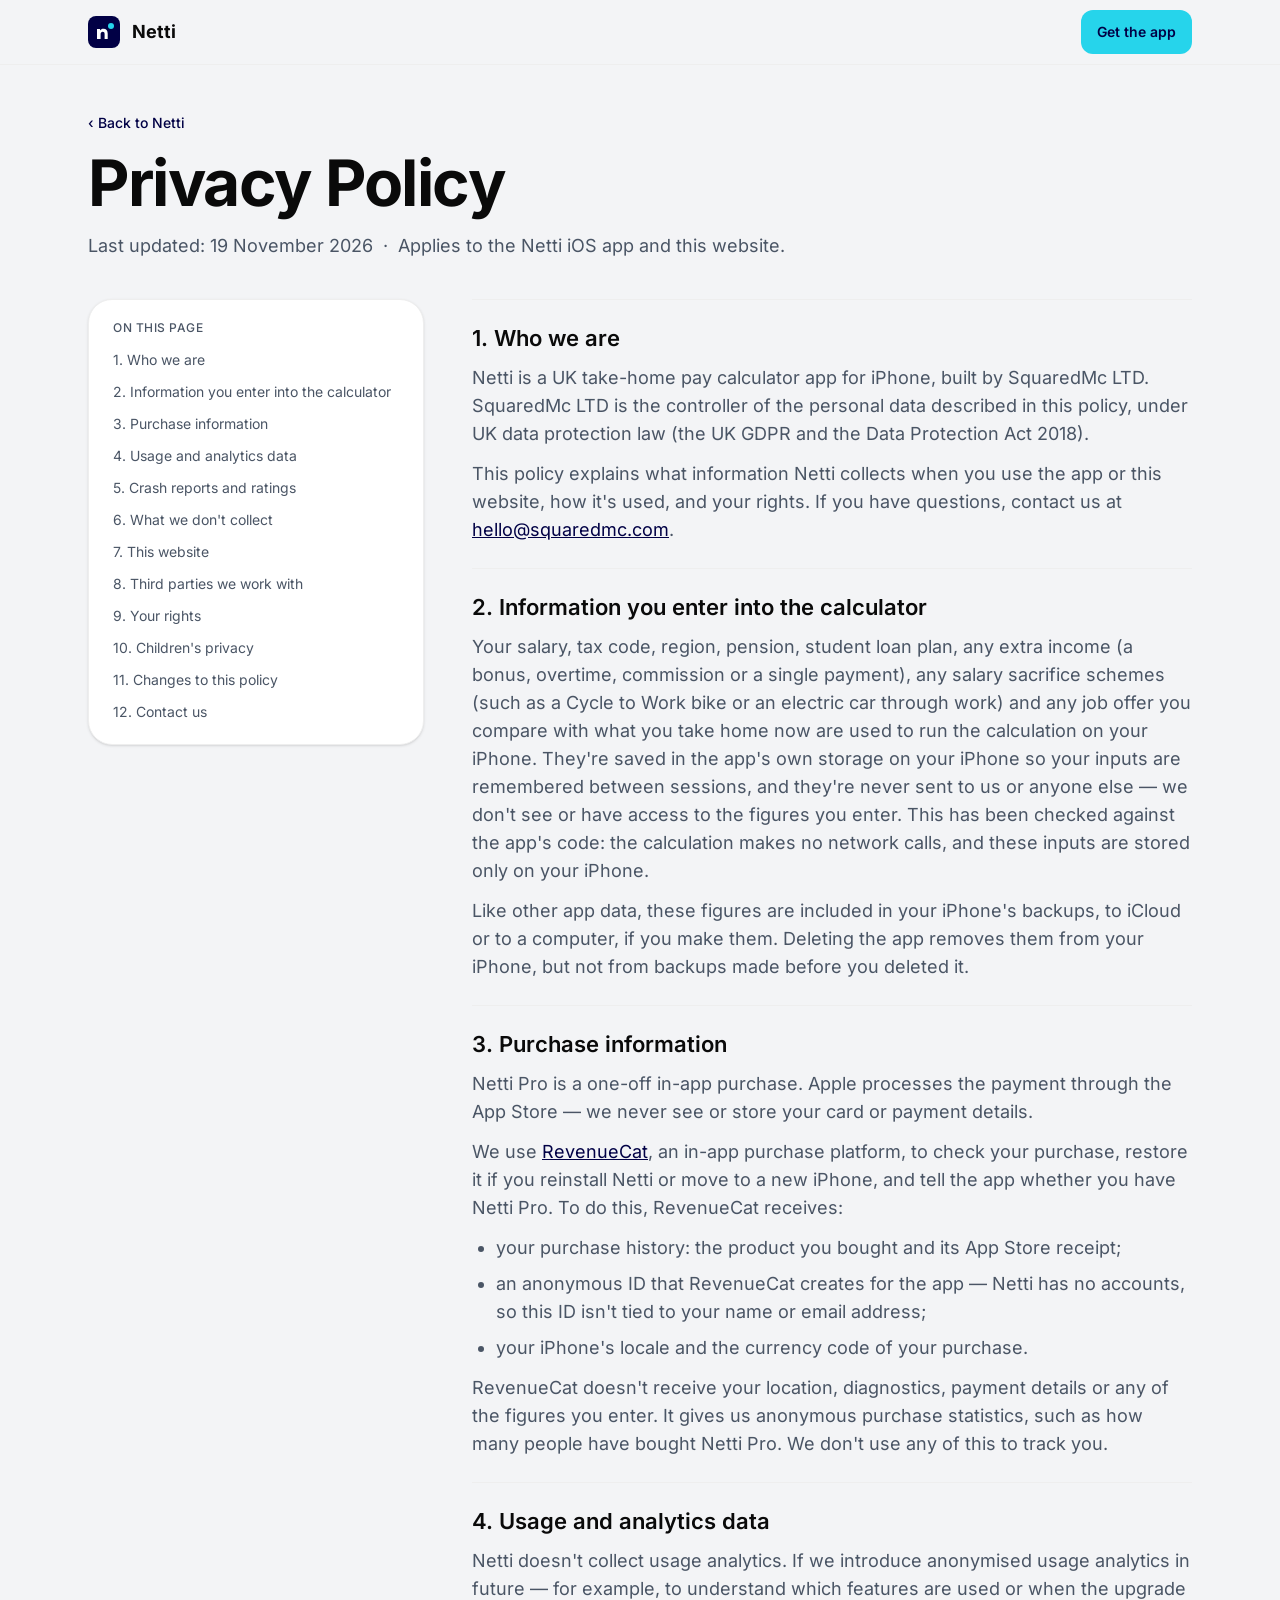
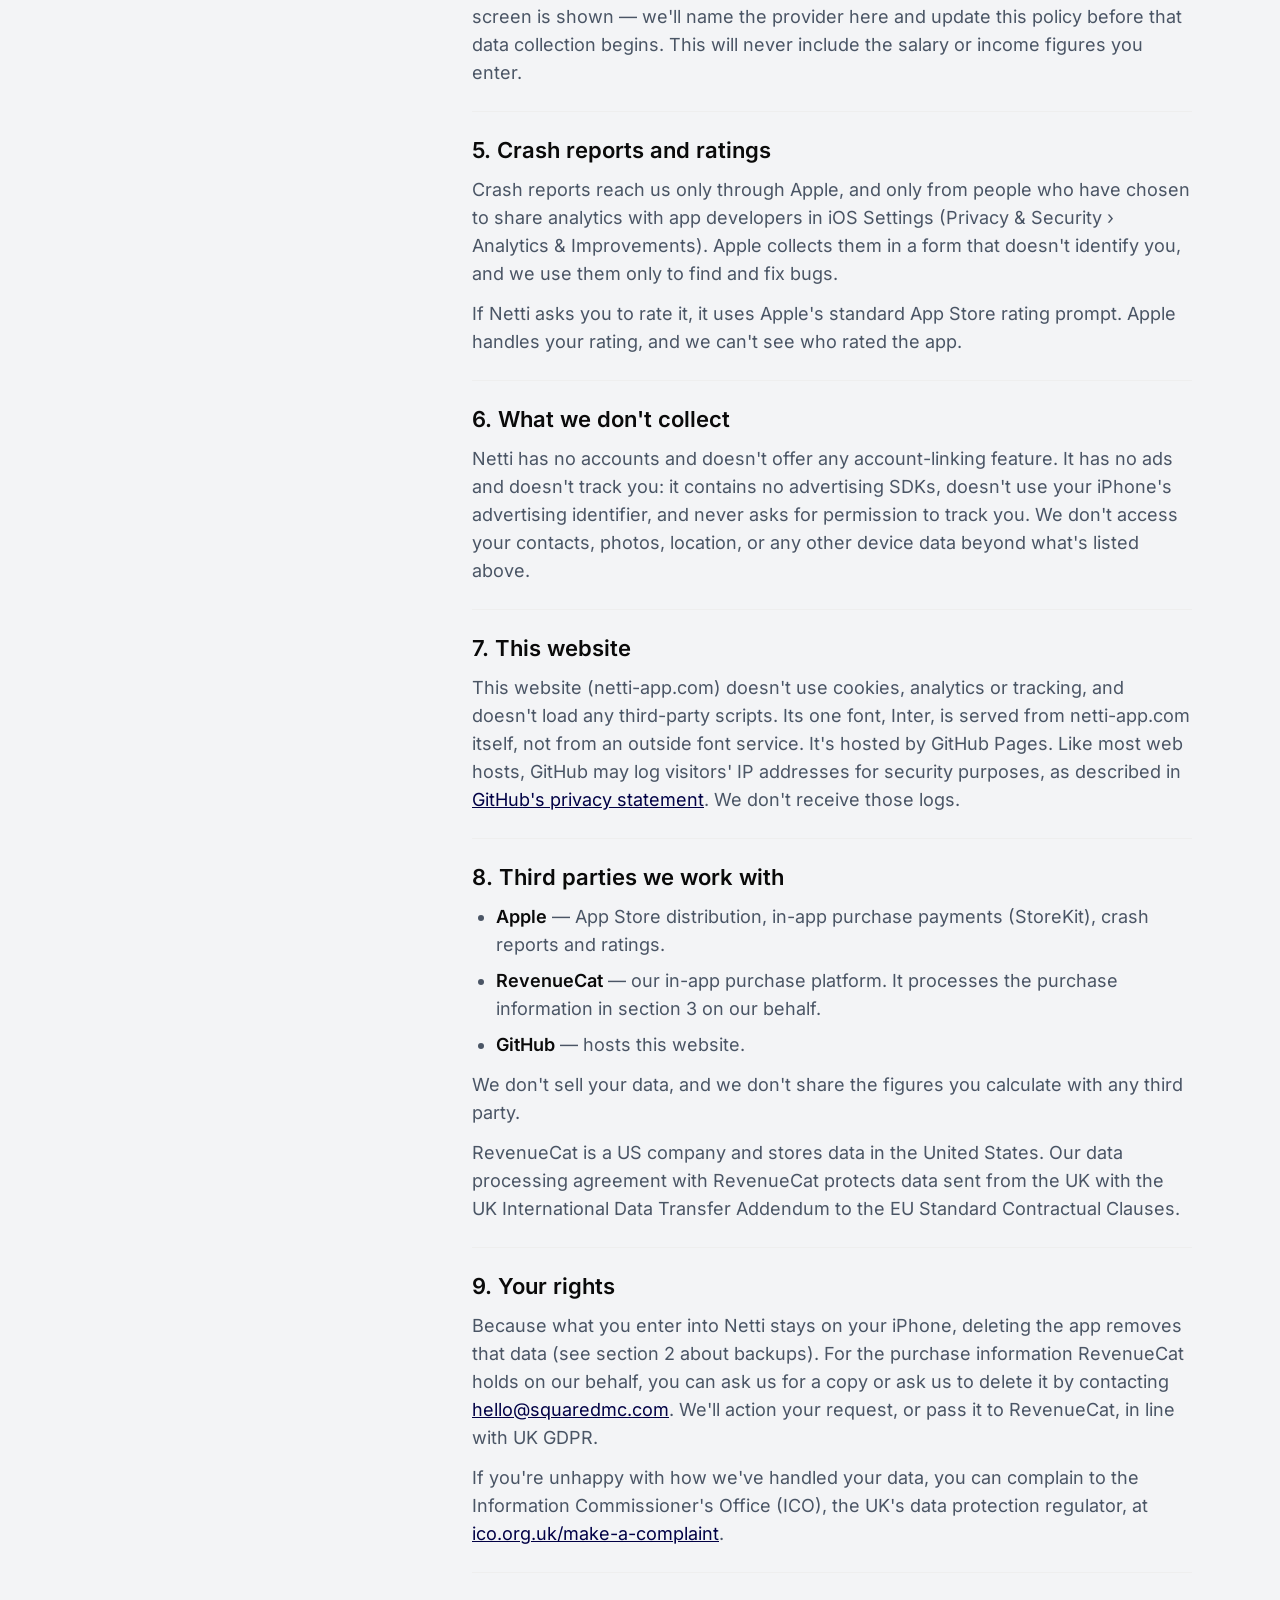
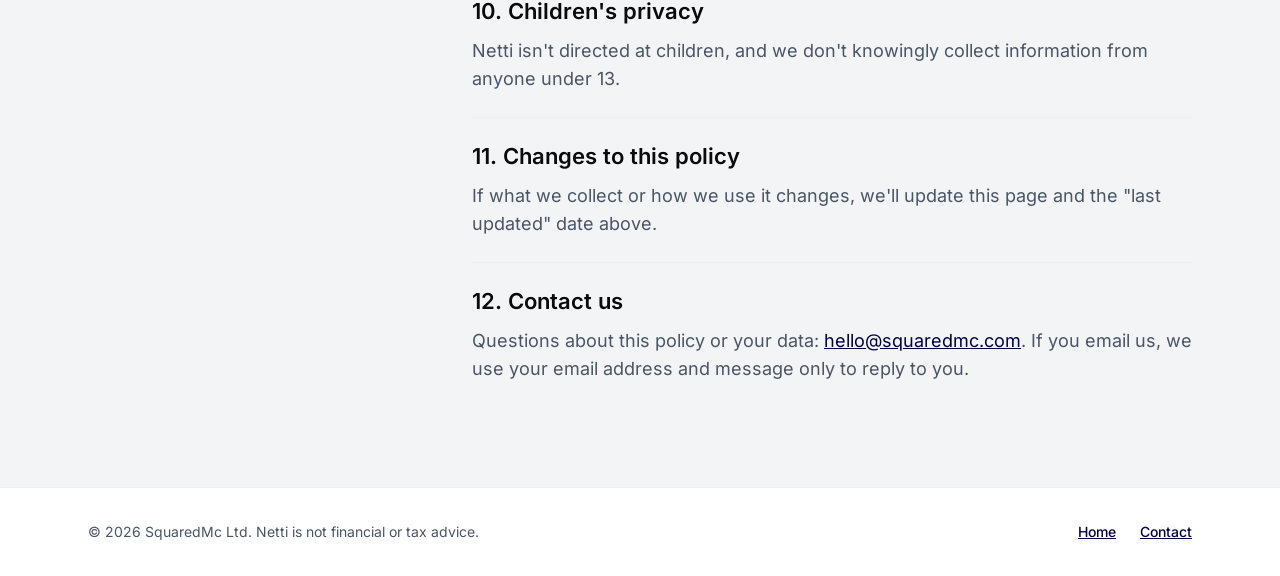
==== commit 63a69d42: "Privacy Policy: the site's font comes from netti-app.com Section 7 said the site loads no web fonts." ====
--- a/privacy.html
+++ b/privacy.html
@@ -48,7 +48,7 @@
   <div class="legal-head stack stack-16">
     <a class="back-link small" href="index.html">‹ Back to Netti</a>
     <h1 class="display">Privacy Policy</h1>
-    <p class="lead">Last updated: 16 November 2026 &nbsp;·&nbsp; Applies to the Netti iOS app and this website.</p>
+    <p class="lead">Last updated: 19 November 2026 &nbsp;·&nbsp; Applies to the Netti iOS app and this website.</p>
   </div>
 
   <div class="legal-layout">
@@ -161,7 +161,8 @@
         <h2 id="h-s7">7. This website</h2>
         <p>
           This website (netti-app.com) doesn't use cookies, analytics or tracking, and doesn't load any third-party
-          scripts or web fonts. It's hosted by GitHub Pages. Like most web hosts, GitHub may log visitors' IP addresses
+          scripts. Its one font, Inter, is served from netti-app.com itself, not from an outside font service. It's
+          hosted by GitHub Pages. Like most web hosts, GitHub may log visitors' IP addresses
           for security purposes, as described in
           <a href="https://docs.github.com/en/site-policy/privacy-policies/github-general-privacy-statement" target="_blank" rel="noopener">GitHub's privacy statement</a>.
           We don't receive those logs.
